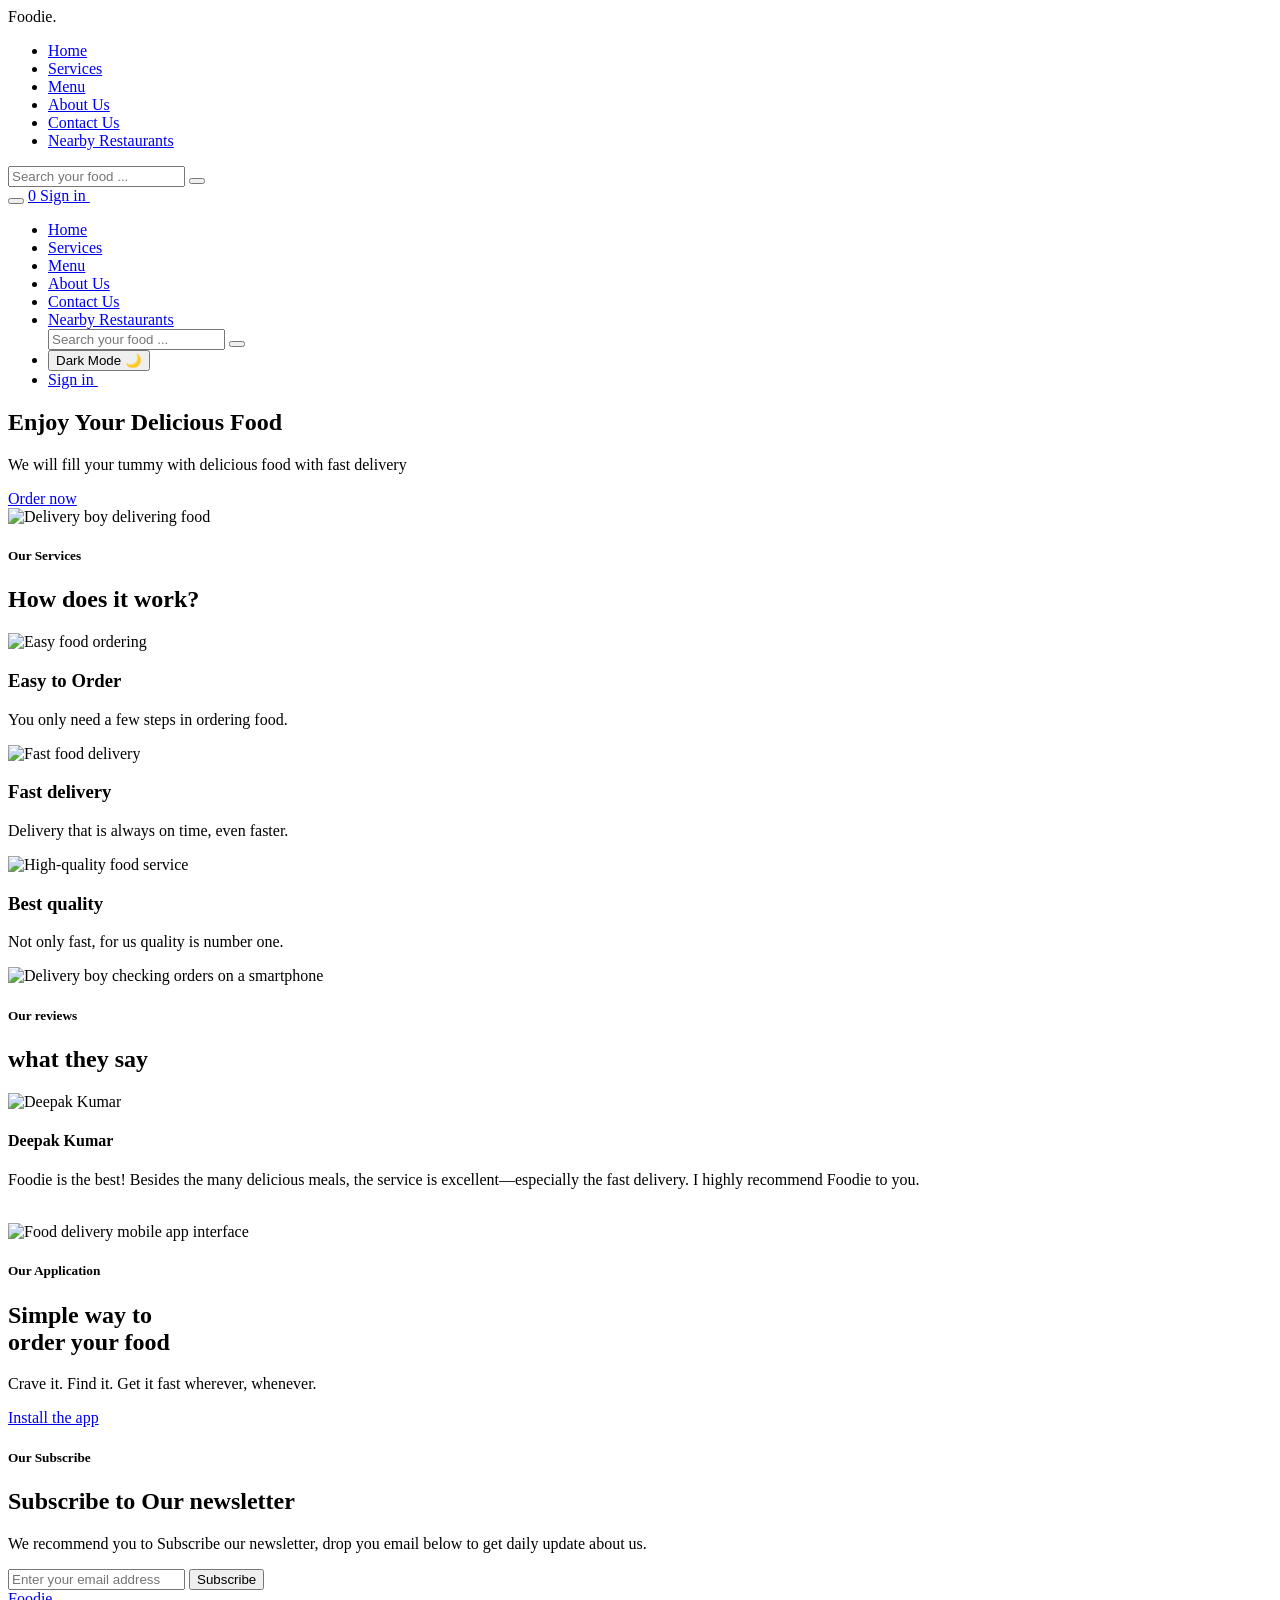
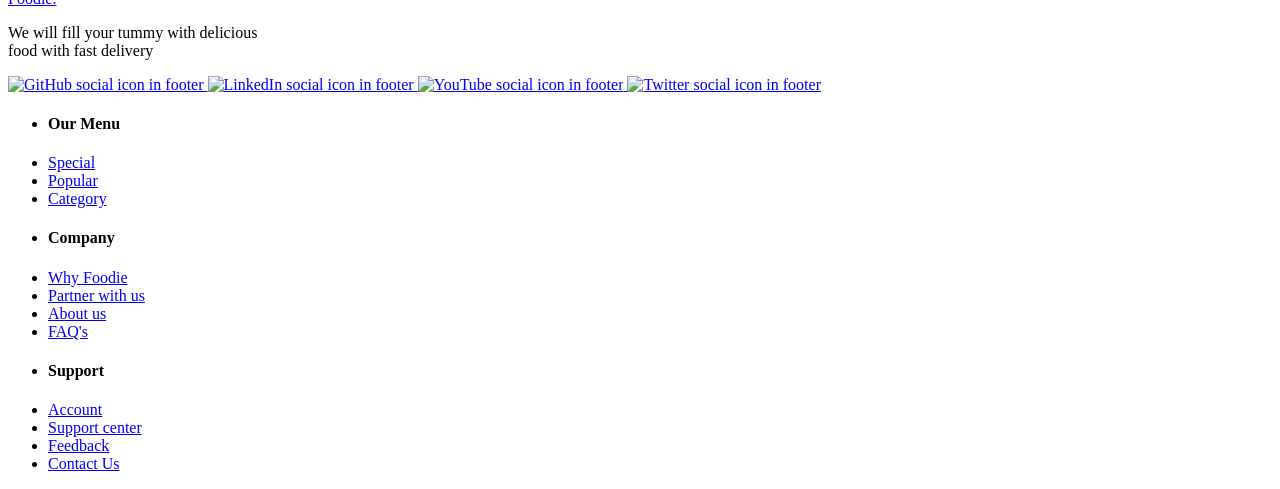
==== html/index.html @ 31bd2486 "Fix: Implement working search redirection from home to menu page" ====
<!DOCTYPE html>
<html lang="en">

<head>
    <meta charset="UTF-8">
    <meta name="viewport" content="width=device-width, initial-scale=1.0">
    <title>Foodie</title>

    <!-- Description -->
    <meta name="description"
        content="Experience fast, reliable food delivery with a personalized touch. Our app combines advanced algorithms with vibrant design to bring delicious meals right to your door.">

    <!-- Favicon -->
    <link rel="icon" href="../imgs/favicon.png" type="image/png" />

    <!-- CSS link -->
    <link rel="stylesheet" href="../css/style.css" />
    <link rel="stylesheet" href="../css/cursor.css">

    <!-- Font Awesome -->
    <link rel="stylesheet" href="https://cdnjs.cloudflare.com/ajax/libs/font-awesome/7.0.0/css/all.min.css"
        integrity="sha512-DxV+EoADOkOygM4IR9yXP8Sb2qwgidEmeqAEmDKIOfPRQZOWbXCzLC6vjbZyy0vPisbH2SyW27+ddLVCN+OMzQ=="
        crossorigin="anonymous" referrerpolicy="no-referrer" />

    <!-- Swiper.js CDN -->
    <link rel="stylesheet" href="https://cdn.jsdelivr.net/npm/swiper@11/swiper-bundle.min.css" />

    <!-- AOS for animations -->
    <link href="https://unpkg.com/aos@2.3.4/dist/aos.css" rel="stylesheet">

</head>

<body>
    <!-- UNIVERSAL NAVBAR -->
    <header>
        <nav class="navbar flex between wrapper">
            <div class="logo">Foodie.</div>

            <!-- DESKTOP MENU -->
            <ul class="navList flex gap-3 between">
                <li><a class="active" href="./index.html#home">Home</a></li>
                <li><a href="./index.html#services">Services</a></li>
                <li><a href="./menu.html">Menu</a></li>
                <li><a href="./aboutUs.html">About Us</a></li>
                <li><a href="./contactUs.html">Contact Us</a></li>
                <li><a href="nearbyres.html">Nearby Restaurants</a></li>
            </ul>
            <div class="desktop-action flex gap-2">
                <!-- Search Input -->
                <form class="navbar-search" action="#" method="get">
                    <input type="text" name="search" id="navbar-search" placeholder="Search your food ..."
                        aria-label="Search menu items">
                    <button type="submit" id="navbar-search-btn" aria-label="Search">
                        <i class="fa-solid fa-magnifying-glass"></i>
                    </button>
                </form>

                <!-- Theme toggle -->
                <button class="desktop-action theme-toggle" aria-label="Toggle dark mode">
                    <i class="fa-solid fa-moon"></i>
                </button>

                <!-- Cart Icon -->
                <a href="./checkout.html" class="cart-icon">
                    <i class="fa-solid fa-bag-shopping"></i>
                    <span class="cart-value">0</span>
                </a>

                <!-- Sign-in button -->
                <a href="./signup.html" class="btn">
                    Sign in&nbsp;<i class="fa-solid fa-arrow-right-from-bracket"></i>
                </a>

                <!-- Hamburger -->
                <a href="#" class="hamberger"><i class="fa-solid fa-bars"></i></a>
            </div>


            <!-- MOBILE MENU -->
            <ul class="mobile-menu">
                <li><a class="active" href="./index.html#home">Home</a></li>
                <li><a href="./index.html#services">Services</a></li>
                <li><a href="./menu.html">Menu</a></li>
                <li><a href="./aboutUs.html">About Us</a></li>
                <li><a href="./contactUs.html">Contact Us</a></li>
                <li><a href="nearbyres.html">Nearby Restaurants</a></li>
                 <!-- Search Input -->
                <form class="navbar-search" action="#" method="get">
                    <input type="text" name="search" id="navbar-search" placeholder="Search your food ..."
                        aria-label="Search menu items">
                    <button type="submit" id="navbar-search-btn" aria-label="Search">
                        <i class="fa-solid fa-magnifying-glass"></i>
                    </button>
                </form>
                <li>
                    <button class="theme-toggle mobile-theme-toggle" aria-label="Toggle dark mode">
                        <i class="fa-solid fa-moon"></i><span>Dark Mode</span>
                    </button>
                </li>
                <li>
                    <a href="./signup.html" class="btn">
                        Sign in&nbsp;<i class="fa-solid fa-arrow-right-from-bracket"></i>
                    </a>
                </li>
            </ul>
        </nav>
    </header>

    <!-- MAIN SECTION -->
    <main>
        <!-- HERO SECTION -->
        <section id="home">
            <div class="hero-section flex wrapper">
                <div class="content" data-aos="fade-right">
                    <h1>Enjoy Your Delicious <span>Food</span></h1>
                    <p class="para">We will fill your tummy with delicious food with fast delivery</p>
                    <div class="flex gap-2">
                        <a href="./menu.html" class="place-order-btn btn">Order now</a>
                    </div>
                </div>
                <div class="image-container" data-aos="fade-left">
                    <img src="../imgs/delivery-boy.png" alt="Delivery boy delivering food" class="pizza-boy">
                </div>
            </div>
        </section>

        <!-- SERVICES SECTION -->
        <section id="services">
            <div class="wrapper p-top" data-aos="fade-up">
                <div class="text-center">
                    <h5>Our Services</h5>
                    <h2>How does it work?</h2>
                </div>
                <div class="flex text-center gap-4 mt-4">
                    <div class="srevice-card" data-aos="zoom-in" data-aos-delay="100">
                        <div>
                            <img src="../imgs/easy-to-order.png" alt="Easy food ordering">
                        </div>
                        <h3>Easy to Order</h3>
                        <p>You only need a few steps in ordering food.</p>
                    </div>

                    <div class="srevice-card" data-aos="zoom-in" data-aos-delay="200">
                        <div>
                            <img src="../imgs/fast-delivery.png" alt="Fast food delivery">
                        </div>
                        <h3>Fast delivery</h3>
                        <p>Delivery that is always on time, even faster.</p>
                    </div>

                    <div class="srevice-card" data-aos="zoom-in" data-aos-delay="300">
                        <div>
                            <img src="../imgs/best-quality.png" alt="High-quality food service">
                        </div>
                        <h3>Best quality</h3>
                        <p>Not only fast, for us quality is number one.</p>
                    </div>
                </div>
            </div>
        </section>

        <!-- review section -->
        <section>
            <div class="wrapper p-top flex gap-3" data-aos="fade-up">
                <div class="image-container" data-aos="fade-right">
                    <img src="../imgs/delivery-boy-with-phone.png" alt="Delivery boy checking orders on a smartphone">
                </div>
                <div class="review-container" data-aos="fade-left">
                    <h5>Our reviews</h5>
                    <h2>what they say</h2>
                    <div class="swiper mySwiper">
                        <div class="swiper-wrapper">
                            <div class="swiper-slide">
                                <div class="flex gap-3 mt-4">
                                    <div class="profile">
                                        <img src="../imgs/profile1.jpeg" alt="Deepak Kumar">
                                    </div>
                                    <div class="">
                                        <h4>Deepak Kumar</h4>
                                        <div class="star mt-half">
                                            <i class="fa-solid fa-star highlighted-star"></i>
                                            <i class="fa-solid fa-star highlighted-star"></i>
                                            <i class="fa-solid fa-star highlighted-star"></i>
                                            <i class="fa-solid fa-star highlighted-star"></i>
                                        </div>
                                    </div>
                                </div>
                                <p class="para">Foodie is the best! Besides the many delicious meals, the service is
                                    excellent—especially the fast delivery. I highly recommend Foodie to you.
                                </p>
                            </div>

                            <div class="swiper-slide">
                                <div class="flex gap-3 mt-4">
                                    <div class="profile">
                                        <img src="../imgs/profile2.jpeg" alt="Priya Roy">
                                    </div>
                                    <div class="">
                                        <h4>Priya Roy</h4>
                                        <div class="star mt-half">
                                            <i class="fa-solid fa-star highlighted-star"></i>
                                            <i class="fa-solid fa-star highlighted-star"></i>
                                            <i class="fa-solid fa-star highlighted-star"></i>
                                            <i class="fa-solid fa-star highlighted-star"></i>
                                            <i class="fa-solid fa-star highlighted-star"></i>
                                        </div>
                                    </div>
                                </div>
                                <p class="para">Fresh ingredients, a creative menu, and warm service
                                    make this spot a hidden gem. Perfect from casual dinners or special nights out.
                                    Truly a foodie's paradise!
                                </p>
                            </div>

                            <div class="swiper-slide">
                                <div class="flex gap-3 mt-4">
                                    <div class="profile">
                                        <img src="../imgs/profile3.jpeg" alt="Anjali Joshi">
                                    </div>
                                    <div class="">
                                        <h4>Anjali Joshi</h4>
                                        <div class="star mt-half">
                                            <i class="fa-solid fa-star highlighted-star"></i>
                                            <i class="fa-solid fa-star highlighted-star"></i>
                                            <i class="fa-solid fa-star highlighted-star"></i>
                                            <i class="fa-solid fa-star highlighted-star"></i>
                                            <i class="fa-solid fa-star highlighted-star"></i>
                                        </div>
                                    </div>
                                </div>
                                <p class="para">Had an amazing time here!
                                    The food was bursting with flavor, the ambiance was warm and inviting,
                                    and the staff made us feel truly welcome.
                                    Every dish was a delight—definitely a spot I’ll be coming back to.
                                </p>
                            </div>
                        </div>
                        <div class="flex between mt-4">
                            <a href="#" class="arrow"><i class="fa-solid fa-arrow-left"></i></a>
                            <a href="#" class="arrow"><i class="fa-solid fa-arrow-right"></i></a>
                        </div>
                    </div>
                </div>
            </div>
        </section>

        <!-- SECTION 04 -->
        <section id="about">
            <div class="wrapper p-top " data-aos="fade-up">
                <div class="app-container flex gap-3">
                    <div class="app-image" data-aos="fade-right">
                        <img src="../imgs/mobile-app.png" alt="Food delivery mobile app interface">
                    </div>
                    <div class="content" data-aos="fade-left">
                        <h5>Our Application</h5>
                        <h2>Simple way to <br> order your food</h2>
                        <p class="para">Crave it. Find it. Get it fast wherever, whenever.</p>
                        <a href="#" class="btn">Install the app</a>
                    </div>
                </div>
            </div>
        </section>

        <!-- SECTION 05 -->
        <section>
            <div class="wrapper p-top" data-aos="zoom-in">
                <div class="text-center">
                    <h5>Our Subscribe</h5>
                    <h2>Subscribe to Our newsletter</h2>
                    <p class="para m-auto">We recommend you to Subscribe our newsletter,
                        drop you email below to get daily update about us.</p>

                    <form id="newsletterForm" class="input-container flex" data-aos="fade-up" data-aos-delay="200">
                        <input type="email" name="email" id="email" placeholder="Enter your email address"
                            autocomplete="off" required>
                        <button type="submit" class="btn">Subscribe</button>
                    </form>
                    <span class="error-message" id="emailError"></span>
                </div>
            </div>
        </section>
    </main>

    <!-- FOOTER -->
    <footer id="contacts" data-aos="fade-up">
        <div class="footer-container">
            <div class="flex wrapper gap-4">
                <div class="footer-wrapper">
                    <a href="#" class="logo">Foodie.</a>
                    <p class="mt-one">We will fill your tummy with delicious <br>food with fast delivery</p>
                    <div class="media flex gap-2 mt-one">
                        <a href="https://github.com/janavipandole" class="social-media">
                            <img src="../imgs/GitHub.png" alt="GitHub social icon in footer">
                        </a>
                        <a href="https://www.linkedin.com/in/janavi-pandole-80a7b2290" class="social-media linkdin">
                            <img src="../imgs/linkdin.png" alt="LinkedIn social icon in footer">
                        </a>
                        <a href="https://www.youtube.com/@JanaviPandole" class="social-media">
                            <img src="../imgs/youtube.png" alt="YouTube social icon in footer">
                        </a>
                        <a href="https://x.com/JanaviPandole" class="social-media">
                            <img src="../imgs/twitter.png" alt="Twitter social icon in footer">
                        </a>
                    </div>
                </div>

                <ul class="footer-wrapper">
                    <li>
                        <h4>Our Menu</h4>
                    </li>
                    <li class="mt-one"><a href="../HTML/index.html" class="footer-link">Special</a></li>
                    <li class="mt-one"><a href="../HTML/index.html" class="footer-link">Popular</a></li>
                    <li class="mt-one"><a href="../HTML/index.html" class="footer-link">Category</a></li>
                </ul>

                <ul class="footer-wrapper">
                    <li>
                        <h4>Company</h4>
                    </li>
                    <li class="mt-one"><a href="#" class="footer-link"> Why Foodie</a></li>
                    <li class="mt-one"><a href="../HTML/PartnerWithUs.html" class="footer-link"> Partner with us</a>
                    </li>
                    <li class="mt-one"><a href="../HTML/aboutUs.html" class="footer-link"> About us </a></li>
                    <li class="mt-one"><a href="../HTML/contactUs.html" class="footer-link"> FAQ's</a></li>
                </ul>

                <ul class="footer-wrapper">
                    <li>
                        <h4>Support</h4>
                    </li>
                    <li class="mt-one"><a href="../HTML/signup.html" class="footer-link">Account</a></li>
                    <li class="mt-one"><a href="../HTML/supportCenter.html" class="footer-link"> Support center </a>
                    </li>
                    <li class="mt-one"><a href="../HTML/feedback.html" class="footer-link"> Feedback</a></li>
                    <li class="mt-one"><a href="../HTML/contactUs.html" class="footer-link">Contact Us</a></li>
                </ul>
            </div>
        </div>
    </footer>

    <a href="#home" class="back-to-top" aria-label="Back to top">
        <i class="fa-solid fa-arrow-up"></i>
    </a>

    <!-- JS -->
    <script src="https://cdn.jsdelivr.net/npm/swiper@11/swiper-bundle.min.js"></script>
    <script src="../js/app.js"></script>
    <script src="../js/cursor.js"></script>
    <script>
        (function () {
            const backToTop = document.querySelector('.back-to-top');
            if (!backToTop) return;
            window.addEventListener('scroll', () => {
                if (window.scrollY > 400) backToTop.classList.add('visible');
                else backToTop.classList.remove('visible');
            });
            backToTop.addEventListener('click', e => {
                e.preventDefault();
                window.scrollTo({ top: 0, behavior: 'smooth' });
            });
        })();
    </script>

    <!-- AOS for Animations -->
    <script src="https://unpkg.com/aos@2.3.4/dist/aos.js"></script>
    <script>
        AOS.init({
            duration: 1000,     // Animation duration (1s)
            easing: 'ease-out', // Smooth easing
            once: true,         // Animate only once per element
            offset: 100         // Offset from bottom before trigger
        });
    </script>

    <script src="../js/newsletter.js"></script>

      <!-- Search Redirect Script -->
    <script>
        (function() {
            // Handle search form submission - redirect to menu.html with search query
            const searchForms = document.querySelectorAll('.navbar-search');
            
            searchForms.forEach(form => {
                form.addEventListener('submit', function(e) {
                    e.preventDefault();
                    const searchInput = form.querySelector('input[name="search"]');
                    const query = searchInput.value.trim();
                    
                    if (query) {
                        window.location.href = `./menu.html?search=${encodeURIComponent(query)}`;
                    } else {
                        window.location.href = './menu.html';
                    }
                });
            });
        })();
    </script>

</body>

</html>
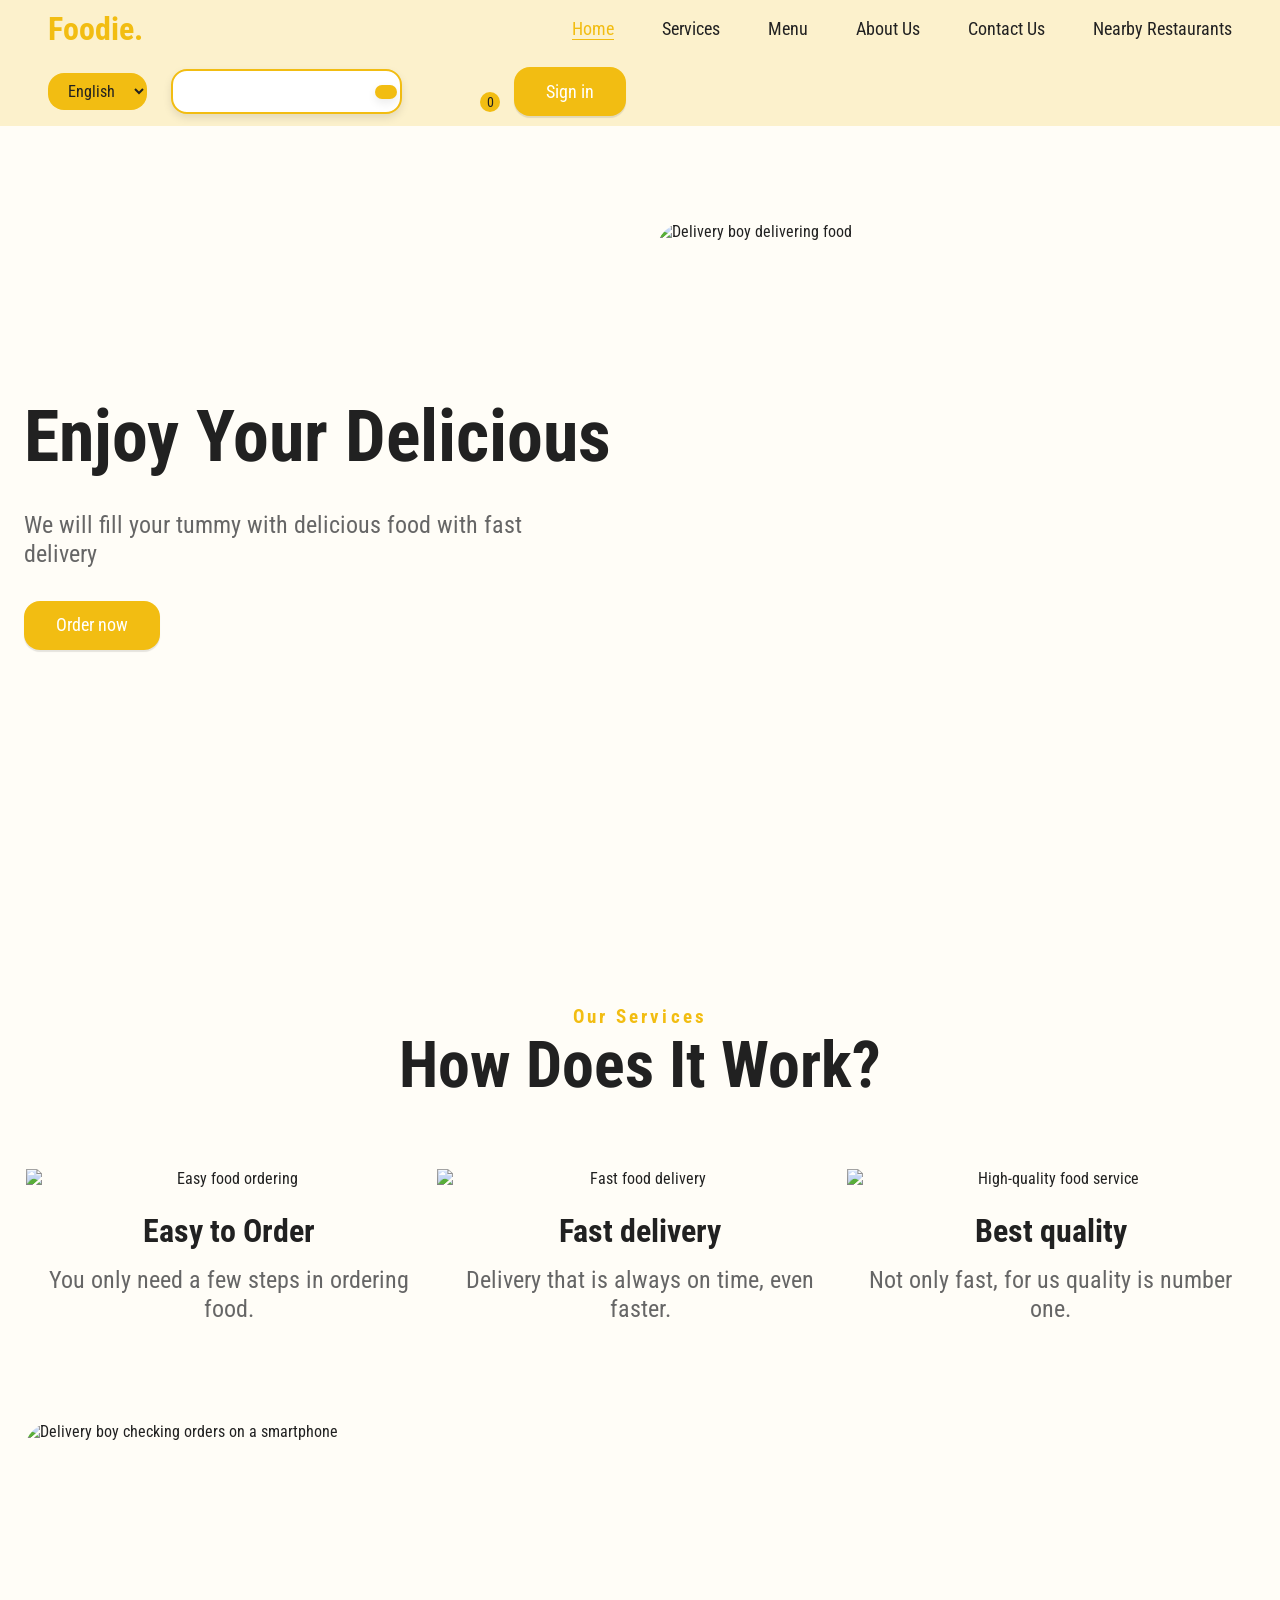
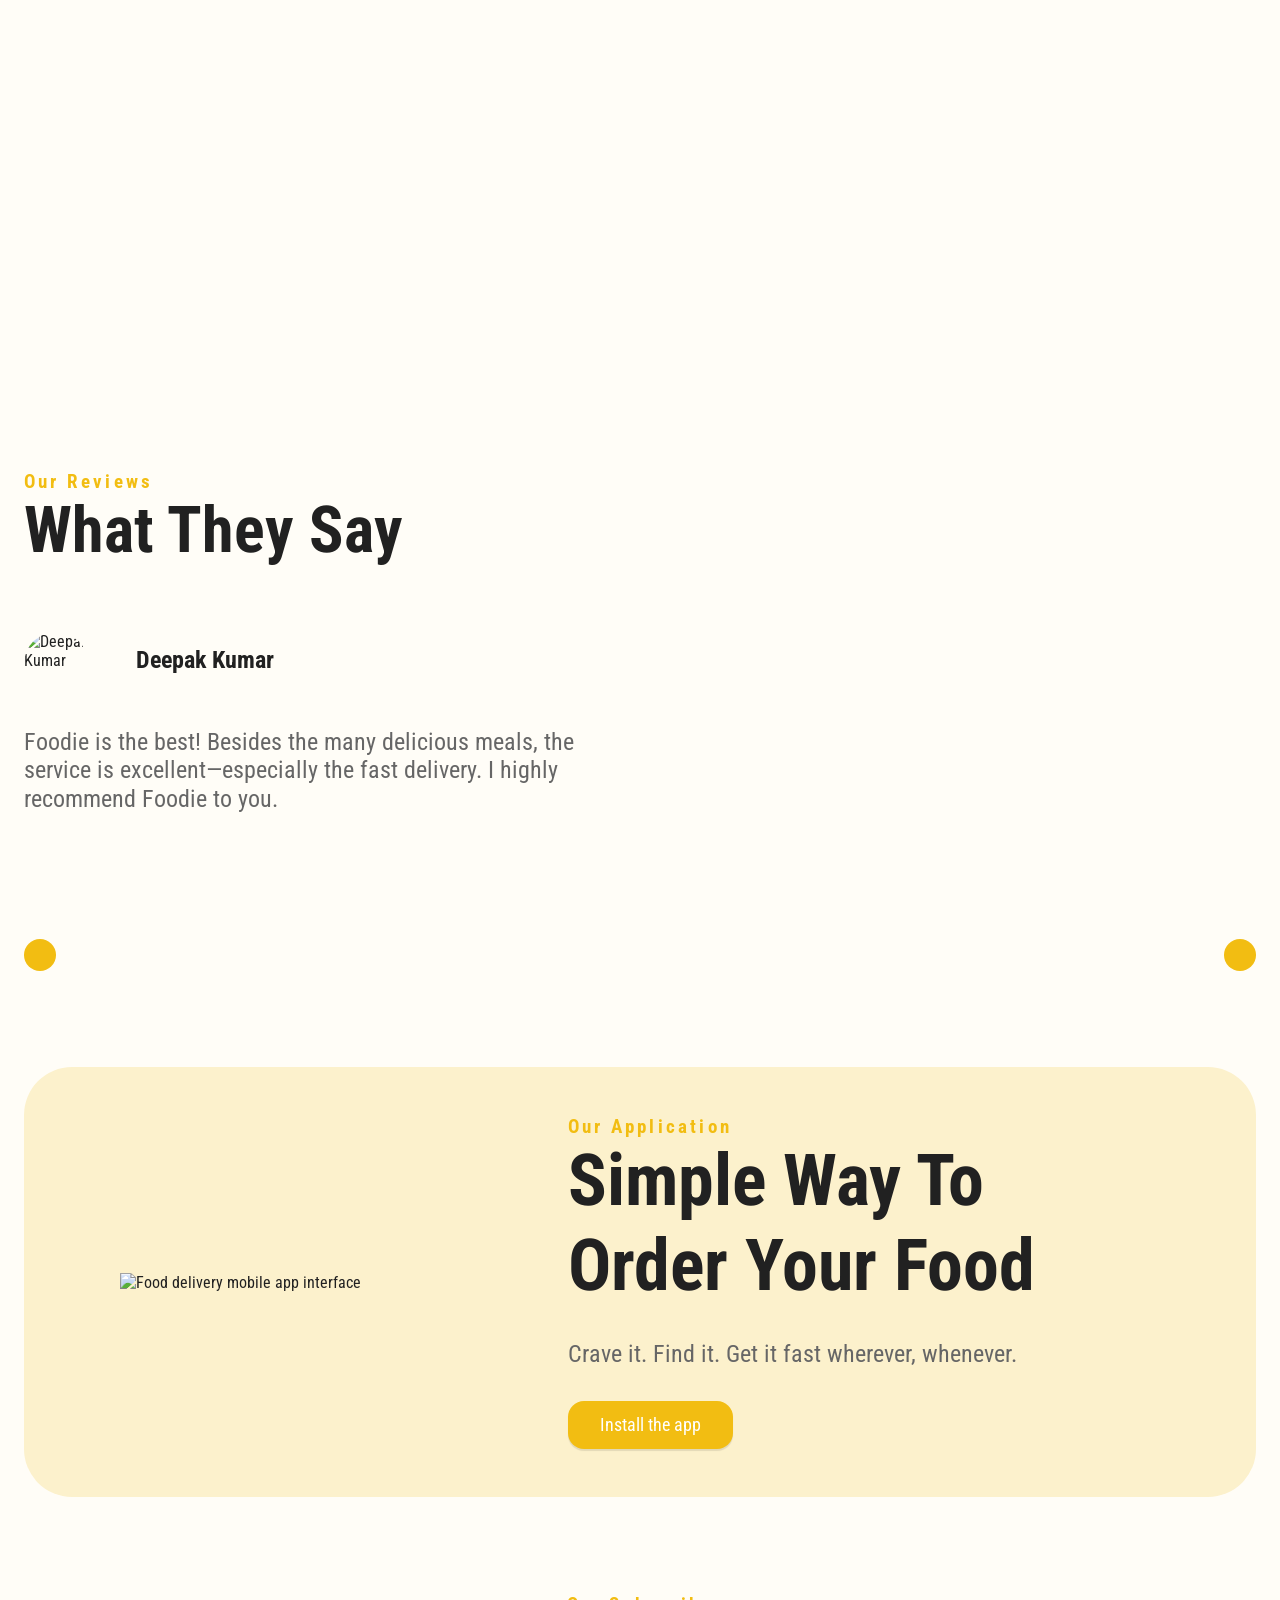
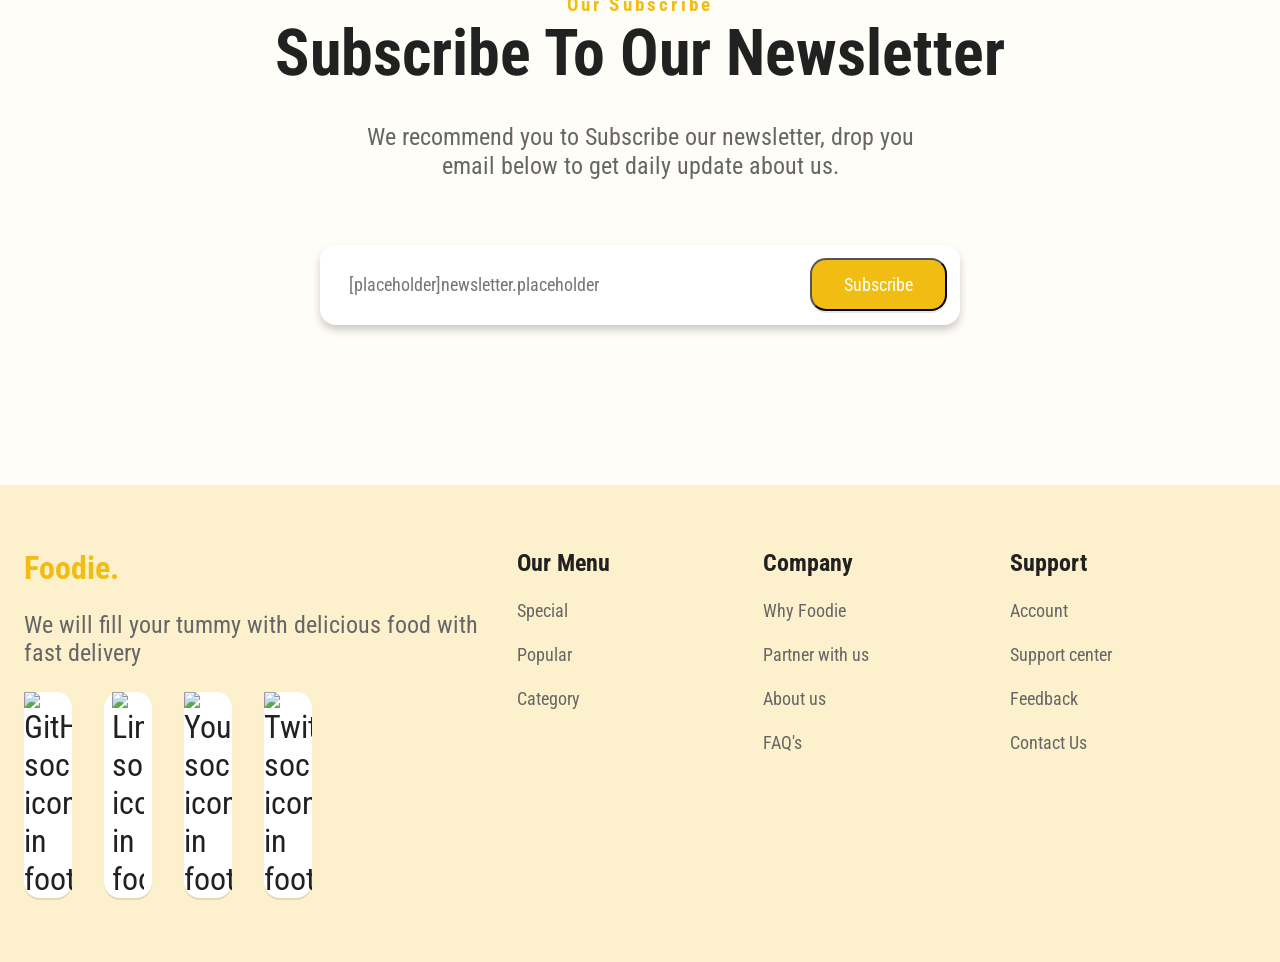
==== commit 3f4bde0f: "add multi language feature" ====
--- a/html/index.html
+++ b/html/index.html
@@ -38,25 +38,33 @@
 
             <!-- DESKTOP MENU -->
             <ul class="navList flex gap-3 between">
-                <li><a class="active" href="./index.html#home">Home</a></li>
-                <li><a href="./index.html#services">Services</a></li>
-                <li><a href="./menu.html">Menu</a></li>
-                <li><a href="./aboutUs.html">About Us</a></li>
-                <li><a href="./contactUs.html">Contact Us</a></li>
-                <li><a href="nearbyres.html">Nearby Restaurants</a></li>
+                <li><a class="active" href="./index.html#home" data-i18n="nav.home">Home</a></li>
+                <li><a href="./index.html#services" data-i18n="nav.services">Services</a></li>
+                <li><a href="./menu.html" data-i18n="nav.menu">Menu</a></li>
+                <li><a href="./aboutUs.html" data-i18n="nav.about">About Us</a></li>
+                <li><a href="./contactUs.html" data-i18n="nav.contact">Contact Us</a></li>
+                <li><a href="nearbyres.html" data-i18n="nav.nearby">Nearby Restaurants</a></li>
             </ul>
             <div class="desktop-action flex gap-2">
+                <!-- Language Selector -->
+                <div class="language-selector">
+                    <select id="language-select">
+                        <option value="en">English</option>
+                        <option value="hi">हिंदी</option>
+                    </select>
+                </div>
+
                 <!-- Search Input -->
                 <form class="navbar-search" action="#" method="get">
-                    <input type="text" name="search" id="navbar-search" placeholder="Search your food ..."
+                    <input type="text" name="search" id="navbar-search" data-i18n="[placeholder]nav.searchPlaceholder"
                         aria-label="Search menu items">
-                    <button type="submit" id="navbar-search-btn" aria-label="Search">
+                    <button type="submit" id="navbar-search-btn" data-i18n-aria-label="nav.search">
                         <i class="fa-solid fa-magnifying-glass"></i>
                     </button>
                 </form>
 
                 <!-- Theme toggle -->
-                <button class="desktop-action theme-toggle" aria-label="Toggle dark mode">
+                <button class="desktop-action theme-toggle" data-i18n-aria-label="nav.toggleDarkMode">
                     <i class="fa-solid fa-moon"></i>
                 </button>
 
@@ -67,7 +75,7 @@
                 </a>
 
                 <!-- Sign-in button -->
-                <a href="./signup.html" class="btn">
+                <a href="./signup.html" class="btn" data-i18n="nav.signIn">
                     Sign in&nbsp;<i class="fa-solid fa-arrow-right-from-bracket"></i>
                 </a>
 
@@ -78,27 +86,27 @@
 
             <!-- MOBILE MENU -->
             <ul class="mobile-menu">
-                <li><a class="active" href="./index.html#home">Home</a></li>
-                <li><a href="./index.html#services">Services</a></li>
-                <li><a href="./menu.html">Menu</a></li>
-                <li><a href="./aboutUs.html">About Us</a></li>
-                <li><a href="./contactUs.html">Contact Us</a></li>
-                <li><a href="nearbyres.html">Nearby Restaurants</a></li>
+                <li><a class="active" href="./index.html#home" data-i18n="nav.home">Home</a></li>
+                <li><a href="./index.html#services" data-i18n="nav.services">Services</a></li>
+                <li><a href="./menu.html" data-i18n="nav.menu">Menu</a></li>
+                <li><a href="./aboutUs.html" data-i18n="nav.about">About Us</a></li>
+                <li><a href="./contactUs.html" data-i18n="nav.contact">Contact Us</a></li>
+                <li><a href="nearbyres.html" data-i18n="nav.nearby">Nearby Restaurants</a></li>
                  <!-- Search Input -->
                 <form class="navbar-search" action="#" method="get">
-                    <input type="text" name="search" id="navbar-search" placeholder="Search your food ..."
+                    <input type="text" name="search" id="navbar-search" data-i18n="[placeholder]nav.searchPlaceholder"
                         aria-label="Search menu items">
-                    <button type="submit" id="navbar-search-btn" aria-label="Search">
+                    <button type="submit" id="navbar-search-btn" data-i18n-aria-label="nav.search">
                         <i class="fa-solid fa-magnifying-glass"></i>
                     </button>
                 </form>
                 <li>
-                    <button class="theme-toggle mobile-theme-toggle" aria-label="Toggle dark mode">
-                        <i class="fa-solid fa-moon"></i><span>Dark Mode</span>
+                    <button class="theme-toggle mobile-theme-toggle" data-i18n-aria-label="nav.toggleDarkMode">
+                        <i class="fa-solid fa-moon"></i><span data-i18n="nav.darkMode">Dark Mode</span>
                     </button>
                 </li>
                 <li>
-                    <a href="./signup.html" class="btn">
+                    <a href="./signup.html" class="btn" data-i18n="nav.signIn">
                         Sign in&nbsp;<i class="fa-solid fa-arrow-right-from-bracket"></i>
                     </a>
                 </li>
@@ -112,10 +120,10 @@
         <section id="home">
             <div class="hero-section flex wrapper">
                 <div class="content" data-aos="fade-right">
-                    <h1>Enjoy Your Delicious <span>Food</span></h1>
-                    <p class="para">We will fill your tummy with delicious food with fast delivery</p>
+                    <h1 data-i18n="hero.title">Enjoy Your Delicious <span data-i18n="hero.highlight">Food</span></h1>
+                    <p class="para" data-i18n="hero.subtitle">We will fill your tummy with delicious food with fast delivery</p>
                     <div class="flex gap-2">
-                        <a href="./menu.html" class="place-order-btn btn">Order now</a>
+                        <a href="./menu.html" class="place-order-btn btn" data-i18n="hero.orderNow">Order now</a>
                     </div>
                 </div>
                 <div class="image-container" data-aos="fade-left">
@@ -128,32 +136,32 @@
         <section id="services">
             <div class="wrapper p-top" data-aos="fade-up">
                 <div class="text-center">
-                    <h5>Our Services</h5>
-                    <h2>How does it work?</h2>
+                    <h5 data-i18n="services.sectionTitle">Our Services</h5>
+                    <h2 data-i18n="services.mainTitle">How does it work?</h2>
                 </div>
                 <div class="flex text-center gap-4 mt-4">
                     <div class="srevice-card" data-aos="zoom-in" data-aos-delay="100">
                         <div>
                             <img src="../imgs/easy-to-order.png" alt="Easy food ordering">
                         </div>
-                        <h3>Easy to Order</h3>
-                        <p>You only need a few steps in ordering food.</p>
+                        <h3 data-i18n="services.easyOrder.title">Easy to Order</h3>
+                        <p data-i18n="services.easyOrder.description">You only need a few steps in ordering food.</p>
                     </div>
 
                     <div class="srevice-card" data-aos="zoom-in" data-aos-delay="200">
                         <div>
                             <img src="../imgs/fast-delivery.png" alt="Fast food delivery">
                         </div>
-                        <h3>Fast delivery</h3>
-                        <p>Delivery that is always on time, even faster.</p>
+                        <h3 data-i18n="services.fastDelivery.title">Fast delivery</h3>
+                        <p data-i18n="services.fastDelivery.description">Delivery that is always on time, even faster.</p>
                     </div>
 
                     <div class="srevice-card" data-aos="zoom-in" data-aos-delay="300">
                         <div>
                             <img src="../imgs/best-quality.png" alt="High-quality food service">
                         </div>
-                        <h3>Best quality</h3>
-                        <p>Not only fast, for us quality is number one.</p>
+                        <h3 data-i18n="services.bestQuality.title">Best quality</h3>
+                        <p data-i18n="services.bestQuality.description">Not only fast, for us quality is number one.</p>
                     </div>
                 </div>
             </div>
@@ -166,8 +174,8 @@
                     <img src="../imgs/delivery-boy-with-phone.png" alt="Delivery boy checking orders on a smartphone">
                 </div>
                 <div class="review-container" data-aos="fade-left">
-                    <h5>Our reviews</h5>
-                    <h2>what they say</h2>
+                    <h5 data-i18n="reviews.sectionTitle">Our reviews</h5>
+                    <h2 data-i18n="reviews.mainTitle">what they say</h2>
                     <div class="swiper mySwiper">
                         <div class="swiper-wrapper">
                             <div class="swiper-slide">
@@ -252,10 +260,10 @@
                         <img src="../imgs/mobile-app.png" alt="Food delivery mobile app interface">
                     </div>
                     <div class="content" data-aos="fade-left">
-                        <h5>Our Application</h5>
-                        <h2>Simple way to <br> order your food</h2>
-                        <p class="para">Crave it. Find it. Get it fast wherever, whenever.</p>
-                        <a href="#" class="btn">Install the app</a>
+                        <h5 data-i18n="app.sectionTitle">Our Application</h5>
+                        <h2 data-i18n="app.mainTitle">Simple way to <br> order your food</h2>
+                        <p class="para" data-i18n="app.description">Crave it. Find it. Get it fast wherever, whenever.</p>
+                        <a href="#" class="btn" data-i18n="app.installButton">Install the app</a>
                     </div>
                 </div>
             </div>
@@ -265,15 +273,15 @@
         <section>
             <div class="wrapper p-top" data-aos="zoom-in">
                 <div class="text-center">
-                    <h5>Our Subscribe</h5>
-                    <h2>Subscribe to Our newsletter</h2>
-                    <p class="para m-auto">We recommend you to Subscribe our newsletter,
+                    <h5 data-i18n="newsletter.sectionTitle">Our Subscribe</h5>
+                    <h2 data-i18n="newsletter.mainTitle">Subscribe to Our newsletter</h2>
+                    <p class="para m-auto" data-i18n="newsletter.description">We recommend you to Subscribe our newsletter,
                         drop you email below to get daily update about us.</p>
 
                     <form id="newsletterForm" class="input-container flex" data-aos="fade-up" data-aos-delay="200">
-                        <input type="email" name="email" id="email" placeholder="Enter your email address"
+                        <input type="email" name="email" id="email" data-i18n="[placeholder]newsletter.placeholder" placeholder="Enter your email address"
                             autocomplete="off" required>
-                        <button type="submit" class="btn">Subscribe</button>
+                        <button type="submit" class="btn" data-i18n="newsletter.subscribeButton">Subscribe</button>
                     </form>
                     <span class="error-message" id="emailError"></span>
                 </div>
@@ -287,7 +295,7 @@
             <div class="flex wrapper gap-4">
                 <div class="footer-wrapper">
                     <a href="#" class="logo">Foodie.</a>
-                    <p class="mt-one">We will fill your tummy with delicious <br>food with fast delivery</p>
+                    <p class="mt-one" data-i18n="footer.description">We will fill your tummy with delicious <br>food with fast delivery</p>
                     <div class="media flex gap-2 mt-one">
                         <a href="https://github.com/janavipandole" class="social-media">
                             <img src="../imgs/GitHub.png" alt="GitHub social icon in footer">
@@ -306,33 +314,33 @@
 
                 <ul class="footer-wrapper">
                     <li>
-                        <h4>Our Menu</h4>
+                        <h4 data-i18n="footer.ourMenu">Our Menu</h4>
                     </li>
-                    <li class="mt-one"><a href="../HTML/index.html" class="footer-link">Special</a></li>
-                    <li class="mt-one"><a href="../HTML/index.html" class="footer-link">Popular</a></li>
-                    <li class="mt-one"><a href="../HTML/index.html" class="footer-link">Category</a></li>
+                    <li class="mt-one"><a href="../HTML/index.html" class="footer-link" data-i18n="footer.special">Special</a></li>
+                    <li class="mt-one"><a href="../HTML/index.html" class="footer-link" data-i18n="footer.popular">Popular</a></li>
+                    <li class="mt-one"><a href="../HTML/index.html" class="footer-link" data-i18n="footer.category">Category</a></li>
                 </ul>
 
                 <ul class="footer-wrapper">
                     <li>
-                        <h4>Company</h4>
+                        <h4 data-i18n="footer.company">Company</h4>
                     </li>
-                    <li class="mt-one"><a href="#" class="footer-link"> Why Foodie</a></li>
-                    <li class="mt-one"><a href="../HTML/PartnerWithUs.html" class="footer-link"> Partner with us</a>
+                    <li class="mt-one"><a href="#" class="footer-link" data-i18n="footer.whyFoodie"> Why Foodie</a></li>
+                    <li class="mt-one"><a href="../HTML/PartnerWithUs.html" class="footer-link" data-i18n="footer.partnerWithUs"> Partner with us</a>
                     </li>
-                    <li class="mt-one"><a href="../HTML/aboutUs.html" class="footer-link"> About us </a></li>
-                    <li class="mt-one"><a href="../HTML/contactUs.html" class="footer-link"> FAQ's</a></li>
+                    <li class="mt-one"><a href="../HTML/aboutUs.html" class="footer-link" data-i18n="footer.aboutUs"> About us </a></li>
+                    <li class="mt-one"><a href="../HTML/contactUs.html" class="footer-link" data-i18n="footer.faq"> FAQ's</a></li>
                 </ul>
 
                 <ul class="footer-wrapper">
                     <li>
-                        <h4>Support</h4>
+                        <h4 data-i18n="footer.support">Support</h4>
                     </li>
-                    <li class="mt-one"><a href="../HTML/signup.html" class="footer-link">Account</a></li>
-                    <li class="mt-one"><a href="../HTML/supportCenter.html" class="footer-link"> Support center </a>
+                    <li class="mt-one"><a href="../HTML/signup.html" class="footer-link" data-i18n="footer.account">Account</a></li>
+                    <li class="mt-one"><a href="../HTML/supportCenter.html" class="footer-link" data-i18n="footer.supportCenter"> Support center </a>
                     </li>
-                    <li class="mt-one"><a href="../HTML/feedback.html" class="footer-link"> Feedback</a></li>
-                    <li class="mt-one"><a href="../HTML/contactUs.html" class="footer-link">Contact Us</a></li>
+                    <li class="mt-one"><a href="../HTML/feedback.html" class="footer-link" data-i18n="footer.feedback"> Feedback</a></li>
+                    <li class="mt-one"><a href="../HTML/contactUs.html" class="footer-link" data-i18n="footer.contactUs">Contact Us</a></li>
                 </ul>
             </div>
         </div>
@@ -344,6 +352,7 @@
 
     <!-- JS -->
     <script src="https://cdn.jsdelivr.net/npm/swiper@11/swiper-bundle.min.js"></script>
+    <script src="../js/i18n.js"></script>
     <script src="../js/app.js"></script>
     <script src="../js/cursor.js"></script>
     <script>
--- a/css/style.css
+++ b/css/style.css
@@ -0,0 +1,1621 @@
+@import url('https://fonts.googleapis.com/css2?family=Lato:ital,wght@0,100;0,300;0,400;0,700;0,900;1,100;1,300;1,400;1,700;1,900&family=Montserrat:wght@100..900&family=Nunito:ital,wght@0,200..1000;1,200..1000&family=PT+Sans:ital,wght@0,400;0,700;1,400;1,700&family=Roboto+Condensed:ital,wght@0,100..900;1,100..900&family=Roboto:wdth,wght@87.5,600&display=swap');
+
+* {
+    padding: 0;
+    margin: 0;
+    box-sizing: border-box;
+    font-family: "Roboto Condensed";
+}
+
+:root {
+    /* Light theme (default) */
+    --lead: #212121;
+    --gold-finger: #F2BD12;
+    --eye-ball: #FFFDF7;
+    --hint-yellow: #FCF1CC;
+    --pure-while: #FFF;
+    --text-primary: #212121;
+    --text-secondary: #666666;
+    --bg-primary: #FFFDF7;
+    --bg-secondary: #FFF;
+    --bg-accent: #FCF1CC;
+    --border-color: #E0E0E0;
+    --shadow: rgba(0, 0, 0, 0.1);
+    --shadow-strong: rgba(0, 0, 0, 0.2);
+    --navbar-bg: transparent;
+    --logo-color: #111;
+}
+
+[data-theme="dark"] {
+    /* Dark theme */
+    --lead: #E0E0E0;
+    --gold-finger: #F2BD12;
+    --eye-ball: #1A1A1A;
+    --hint-yellow: #2D2D2D;
+    --pure-while: #2D2D2D;
+    --text-primary: #E0E0E0;
+    --text-secondary: #B0B0B0;
+    --bg-primary: #1A1A1A;
+    --bg-secondary: #2D2D2D;
+    --bg-accent: #2D2D2D;
+    --border-color: #404040;
+    --shadow: rgba(0, 0, 0, 0.3);
+    --shadow-strong: rgba(0, 0, 0, 0.5);
+    --navbar-bg: transparent;
+    --logo-color: #fff;
+}
+
+/* Dark theme specific improvements */
+[data-theme="dark"] .order-card {
+    border-color: var(--hint-yellow);
+}
+
+[data-theme="dark"] .social-media {
+    background-color: var(--text-secondary) !important;
+}
+
+[data-theme="dark"] .social-media:hover {
+    background-color: var(--gold-finger) !important;
+}
+
+[data-theme="dark"] .btn:hover {
+    background-color: var(--gold-finger);
+    color: var(--bg-primary);
+}
+
+[data-theme="dark"] .quatity-btn {
+    background: var(--gold-finger);
+    color: var(--bg-primary);
+}
+
+[data-theme="dark"] .quatity-btn:hover {
+    background: var(--text-primary);
+    color: var(--bg-primary);
+}
+
+body {
+    background-color: var(--eye-ball);
+    color: var(--lead);
+    transition: background-color 0.4s ease, color 0.4s ease;
+    padding-top: 14vh;
+    overflow-x: hidden;
+}
+
+/* Dark mode overrides */
+body.dark-mode {
+    --lead: #E0E0E0;
+    --eye-ball: #1c1c1c;
+    --hint-yellow: #4b3b00;
+    --pure-white: #2c2c2c;
+    --gold-finger: #ffca28;
+    background-color: var(--eye-ball);
+    color: var(--lead);
+}
+
+.theme-toggle {
+    background: var(--gold-finger);
+    border: none;
+    border-radius: 50%;
+    padding: 0.6rem;
+    font-size: 1.2rem;
+    cursor: pointer;
+    color: var(--lead);
+    transition: background 0.3s ease, transform 0.3s ease;
+}
+
+.theme-toggle:hover {
+    transform: rotate(15deg) scale(1.1);
+    background: var(--lead);
+    color: var(--pure-while);
+}
+
+html {
+    scroll-behavior: smooth;
+    scroll-padding-top: 14vh;
+}
+
+body::-webkit-scrollbar {
+    width: 0;
+}
+
+/* BASIC STYLING */
+
+a {
+    color: var(--text-primary);
+    text-decoration: none;
+    font-size: 1.1rem;
+    transition: color 0.3s ease;
+}
+
+.flex {
+    display: flex;
+    align-items: center;
+    flex-wrap: wrap;
+}
+
+li {
+    list-style: none;
+}
+
+.between {
+    justify-content: space-between;
+}
+
+.gap-2 {
+    gap: 2rem;
+}
+
+.gap-3 {
+    gap: 3rem;
+}
+
+.wrapper {
+    max-width: 1400px;
+    margin: auto;
+    padding-inline: 1.5rem;
+}
+
+img {
+    height: auto;
+    max-width: 100%;
+    margin: auto;
+    display: block;
+}
+
+.p-top {
+    padding-top: 6rem;
+}
+
+.text-center {
+    text-align: center;
+}
+
+.mt-4 {
+    margin-top: 4rem;
+}
+
+.mt-half {
+    margin-top: 0.5rem;
+}
+
+.mt-one {
+    margin-top: 1.5rem;
+}
+
+.m-auto {
+    margin: auto;
+}
+
+/* HEADER STYLING - UPDATED FOR TRANSPARENT NAVBAR */
+
+header {
+    position: fixed;
+    top: 0;
+    left: 0;
+    width: 100%;
+    background-color: var(--bg-accent);
+    box-shadow: none;
+    z-index: 1000;
+    transition: background-color 0.3s ease, box-shadow 0.3s ease;
+}
+
+header.scrolled {
+    background-color: var(--bg-secondary);
+    box-shadow: 0 2px 5px var(--shadow);
+}
+
+/* Override wrapper constraints inside header */
+header .wrapper,
+header .navbar.wrapper {
+    max-width: 100% !important;
+    padding-inline: 3rem !important;
+}
+
+/* Hover effect for navbar links */
+.navList a {
+    position: relative;
+    color: var(--text-primary);
+    text-decoration: none;
+    transition: color 0.3s ease;
+}
+
+/* Add an underline animation */
+.navList a::after {
+    content: "";
+    position: absolute;
+    left: 0;
+    bottom: -5px;
+    width: 0;
+    height: 2px;
+    background-color: var(--gold-finger);
+    transition: width 0.3s ease;
+}
+
+/* On hover — text color + underline animation */
+.navbar li a:hover,
+.navbar li a.active {
+    color: var(--gold-finger);
+    border-bottom: 1px solid var(--gold-finger);
+}
+
+.navList a:hover::after {
+    width: 100%;
+}
+
+.navbar {
+    height: 14vh;
+    width: 100%;
+    display: flex;
+    align-items: center;
+    justify-content: space-between;
+    padding: 0 3rem;
+    background-color: transparent;
+    box-shadow: none;
+}
+
+.logo {
+    font-size: 2rem;
+    font-weight: bold;
+    color: var(--gold-finger);
+    transition: color 0.3s ease;
+    margin: 0;
+}
+
+.btn {
+    display: inline-block;
+    padding: 0.9rem 2rem;
+    background-color: var(--gold-finger);
+    border-radius: 1rem;
+    font-size: 1.1rem;
+    box-shadow: rgba(0, 0, 0, 0.1) 0 2px 1px;
+    color: var(--pure-while);
+    transition: 0.3s ease-in-out;
+}
+
+.btn:hover {
+    background-color: var(--lead);
+}
+
+.cart-icon {
+    color: var(--lead);
+    font-size: 1.3rem;
+    position: relative;
+}
+
+.cart-icon .cart-value {
+    position: absolute;
+    top: 50%;
+    right: -10px;
+    font-size: 0.85rem;
+    width: 20px;
+    aspect-ratio: 1;
+    border-radius: 100vh;
+    background-color: var(--gold-finger);
+    color: var(--lead);
+    text-align: center;
+    line-height: 20px;
+}
+
+/* THEME TOGGLE BUTTON */
+.theme-toggle {
+    background: none;
+    border: none;
+    color: var(--text-primary);
+    font-size: 1.3rem;
+    cursor: pointer;
+    padding: 0.5rem;
+    border-radius: 50%;
+    transition: all 0.3s ease;
+    display: flex;
+    align-items: center;
+    justify-content: center;
+    width: 2.5rem;
+    height: 2.5rem;
+}
+
+.theme-toggle:hover {
+    background-color: var(--bg-accent);
+    transform: scale(1.1);
+}
+
+.theme-toggle i {
+    transition: transform 0.3s ease, color 0.3s ease;
+}
+
+.theme-toggle.dark i {
+    transform: rotate(180deg);
+}
+
+.theme-toggle:hover i {
+    color: var(--gold-finger);
+}
+
+/* LANGUAGE SELECTOR STYLING */
+.language-selector select {
+    background: var(--gold-finger);
+    color: var(--lead);
+    border: none;
+    padding: 0.5rem 1rem;
+    border-radius: 1rem;
+    font-size: 1rem;
+    cursor: pointer;
+    transition: all 0.3s ease;
+    outline: none;
+    font-family: inherit;
+}
+
+.language-selector select:hover {
+    background: var(--lead);
+    color: var(--pure-while);
+    transform: scale(1.05);
+}
+
+.language-selector select:focus {
+    box-shadow: 0 0 0 2px rgba(242, 189, 18, 0.5);
+}
+
+.mobile-theme-toggle {
+    width: auto;
+    padding: 0.8rem 1.5rem;
+    border-radius: 1rem;
+    background-color: var(--bg-accent);
+    margin: 0.5rem 0;
+    gap: 0.5rem;
+}
+
+.mobile-theme-toggle span {
+    font-size: 1rem;
+    font-weight: 500;
+}
+
+.desktop-action {
+    display: flex;
+    align-items: center;
+    gap: 1.5rem;
+}
+
+.desktop-action .hamberger {
+    font-size: 1.5rem;
+    display: none;
+}
+
+.mobile-menu {
+    display: none;
+}
+
+/* SECTION STYLING */
+
+/* HERO SECTION */
+.hero-section {
+    min-height: calc(100vh - 14vh);
+    margin-top: 1vh;
+}
+
+h1 {
+    text-transform: capitalize;
+    font-size: 5.6vw;
+    color: var(--text-primary);
+    transition: color 0.3s ease;
+}
+
+h1 span {
+    color: var(--gold-finger);
+}
+
+p {
+    font-size: 1.5rem;
+    color: var(--text-secondary);
+    line-height: 1.8rem;
+    font-weight: 400;
+    transition: color 0.3s ease;
+}
+
+.para {
+    margin-block: 2rem;
+    max-width: 550px;
+}
+
+.content,
+.srevice-card {
+    flex: 1;
+    flex-basis: 300px;
+}
+
+.image-container {
+    width: 600px;
+    height: 600px;
+    border-radius: 30px;
+    overflow: hidden;
+    perspective: 1000px;
+}
+
+.pizza-boy {
+    width: 100%;
+    height: 100%;
+    border-radius: 30px;
+    transition: transform 1s ease;
+    transform-style: preserve-3d;
+}
+
+/* On hover, rotate halfway */
+.image-container:hover .pizza-boy {
+    transform: rotateY(180deg);
+}
+
+
+.social-media {
+    background: var(--hint-yellow);
+    width: 3rem;
+    aspect-ratio: 1;
+    border-radius: 1rem;
+    display: flex;
+    font-size: 2rem;
+    align-items: center;
+    box-shadow: rgba(0, 0, 0, 0.1) 0 2px 1px;
+    transition: all 0.5s ease-in-out;
+}
+
+.linkdin img {
+    width: 2rem;
+}
+
+.social-media:hover {
+    width: 3.2rem;
+}
+
+/* SECTION 01 */
+h5 {
+    text-transform: capitalize;
+    font-size: 1.2rem;
+    letter-spacing: 0.2rem;
+    color: var(--gold-finger);
+}
+
+h2 {
+    font-size: 4rem;
+    text-transform: capitalize;
+    color: var(--text-primary);
+    transition: color 0.3s ease;
+}
+
+h3 {
+    font-size: 2rem;
+    color: var(--text-primary);
+    transition: color 0.3s ease;
+}
+
+.srevice-card h3 {
+    margin-top: 1.5rem;
+    margin-bottom: 1rem;
+}
+
+/* SECTION 02 */
+.order-card {
+    flex: 1;
+    flex-basis: 300px;
+    background: var(--bg-secondary);
+    border: 2px solid var(--gold-finger);
+    border-radius: 2rem;
+    box-shadow:
+        var(--shadow-strong) 8px 8px 8px,
+        var(--shadow-strong) 8px 8px 8px inset;
+    transition: all 0.5s ease-in-out;
+    padding: 0 1rem 1rem 1rem;
+    position: relative;
+}
+
+.order-card:hover{
+    transform: translateY(-10px);
+    box-shadow: 0 0 15px 5px rgba(233, 120, 79, 0.514);
+}
+
+/* Favorite heart button on cards */
+.order-card .fav-btn {
+    position: absolute;
+    top: 0.8rem;
+    right: 0.8rem;
+    background: var(--bg-secondary);
+    color: var(--text-secondary);
+    border: 2px solid var(--border-color);
+    width: 2.5rem;
+    height: 2.5rem;
+    border-radius: 50%;
+    display: inline-flex;
+    align-items: center;
+    justify-content: center;
+    cursor: pointer;
+    transition: all 0.2s ease-in-out;
+}
+
+.order-card .fav-btn:hover {
+    border-color: var(--gold-finger);
+    color: var(--gold-finger);
+}
+
+.order-card .fav-btn.active {
+    background: var(--gold-finger);
+    color: var(--lead);
+    border-color: var(--gold-finger);
+}
+
+.order-card img {
+    width: 10rem;
+    filter: drop-shadow(rgba(0, 0, 0, 0.2) 0px 10px 10px);
+}
+
+h4 {
+    font-size: 1.5rem;
+    color: var(--text-primary);
+    transition: color 0.3s ease;
+}
+
+.price {
+    font-size: 1.5rem;
+    padding: 1.3rem 0 2rem 0;
+    color: var(--gold-finger);
+}
+
+/* CART TAB STYLING */
+
+.cart-tab {
+    background-color: var(--bg-accent);
+    position: fixed;
+    inset: 0 -500 0 auto;
+    width: 25rem;
+    padding-block: 0.5rem;
+    display: flex;
+    flex-direction: column;
+    justify-content: center;
+    align-items: center;
+    z-index: 9;
+    box-shadow: var(--shadow) -10px -10px 20px;
+    transition: .3s ease-in-out;
+    display: none;
+}
+
+.cart-tab-active {
+    inset: 8rem 0 0 auto;
+    display: flex;
+}
+
+.cart-list {
+    flex: 1;
+    width: 100%;
+    margin-top: 1.5rem;
+    overflow: auto;
+}
+
+.cart-list::-webkit-scrollbar {
+    width: 0;
+}
+
+.total-container {
+    width: 100%;
+    background-color: var(--gold-finger);
+    text-align: center;
+    margin-block: 1rem;
+    padding-block: 1rem;
+}
+
+.total-container h4 {
+    display: inline-block;
+    font-size: 1.3rem;
+    font-weight: 400;
+}
+
+.btn-container .btn {
+    background-color: var(--lead);
+    transition: 0.4s ease-in;
+}
+
+.btn-container .btn:hover {
+    background-color: var(--gold-finger);
+    color: var(--lead);
+}
+
+.item {
+    display: flex;
+    align-items: center;
+    justify-content: space-between;
+    gap: 1rem;
+    padding: 0.7rem 1rem;
+    transition: all .5s ease-in-out;
+}
+
+.item.slide-out {
+    transform: translateX(50%);
+}
+
+.item .detail {
+    flex: 2;
+}
+
+.cart-list .item:nth-child(2n) {
+    background: var(--bg-primary);
+}
+
+.item .images-container img {
+    width: 5rem;
+}
+
+.item h4 {
+    font-size: 1.1rem;
+    color: var(--text-primary);
+}
+
+.item .item-total {
+    font-weight: 400;
+    margin-top: 0.3rem;
+}
+
+.quatity-btn {
+    background: var(--lead);
+    color: var(--pure-while);
+    width: 1.7rem;
+    aspect-ratio: 1;
+    border-radius: 100vw;
+    text-align: center;
+    line-height: 1.7rem;
+}
+
+.quatity-value {
+    font-size: 1.2rem;
+    font-weight: 400;
+    margin-inline: 0.6rem;
+}
+
+/* SECTION 03 */
+.review-container {
+    width: 650px;
+    max-width: 100%;
+    flex: 1;
+    flex-basis: 300px;
+}
+
+.swiper {
+    width: 100%;
+    height: 100%;
+}
+
+.profile {
+    width: 4rem;
+    aspect-ratio: 1;
+    border-radius: 100vw;
+    overflow: hidden;
+}
+
+.profile img {
+    width: 100%;
+    height: 100%;
+    object-fit: cover;
+}
+
+.arrow {
+    background-color: var(--gold-finger);
+    border-radius: 100vw;
+    padding: 1rem;
+    aspect-ratio: 1;
+    color: var(--lead);
+}
+
+/* SECTION 04 */
+.app-container {
+    background-color: var(--bg-accent);
+    border-radius: 3rem;
+    padding: 3rem 6rem;
+}
+
+.app-image img {
+    width: 25rem;
+}
+
+.app-container h2 {
+    font-size: 4.5rem;
+}
+
+/* SECTION 05 STYLING */
+
+.input-container {
+    width: 40rem;
+    max-width: 100%;
+    background: var(--bg-secondary);
+    padding: 0.8rem;
+    box-shadow: var(--shadow-strong) 0 5px 8px;
+    border-radius: 1rem;
+    margin: 4rem auto;
+}
+
+input[type="email"] {
+    flex: 1;
+    height: 6vh;
+    background: transparent;
+    border: none;
+    font-size: 1.1rem;
+    padding-left: 1rem;
+    color: var(--text-primary);
+}
+
+input[type="email"]:focus {
+    outline: none;
+}
+
+/* EMAIL VALIDATION STYLES */
+
+/* Error state for invalid email */
+input[type="email"].error {
+    border: 2px solid #e74c3c !important;
+    border-radius: 0.5rem;
+    animation: shake 0.3s;
+}
+
+/* Error message styling */
+.error-message {
+    display: none;
+    color: #e74c3c;
+    font-size: 0.9rem;
+    margin-top: 0.5rem;
+    font-weight: 500;
+    text-align: center;
+}
+
+/* Shake animation for error state */
+@keyframes shake {
+
+    0%,
+    100% {
+        transform: translateX(0);
+    }
+
+    25% {
+        transform: translateX(-10px);
+    }
+
+    75% {
+        transform: translateX(10px);
+    }
+}
+
+/* Optional: Success state (green border when valid) */
+input[type="email"].success {
+    border: 2px solid #27ae60 !important;
+    border-radius: 0.5rem;
+}
+
+/* FOOTER STYLING */
+
+.footer-container {
+    background-color: var(--bg-accent);
+    margin-top: 10rem;
+    padding-block: 4rem;
+}
+
+.footer-container .flex {
+    align-items: flex-start;
+}
+
+.footer-container .social-media {
+    background-color: var(--bg-secondary);
+}
+
+.footer-wrapper {
+    flex: 1;
+    flex-basis: 150px;
+}
+
+.footer-wrapper:nth-child(1) {
+    flex: 2;
+    flex-basis: 300px;
+}
+
+.footer-link {
+    color: var(--text-secondary);
+    font-size: 1.1rem;
+    transition: all 0.5s ease-out;
+}
+
+.footer-link:hover {
+    color: var(--text-primary);
+}
+
+.back-to-top {
+    position: fixed;
+    right: 1.5rem;
+    bottom: 1.5rem;
+    width: 3rem;
+    height: 3rem;
+    border-radius: 50%;
+    background: var(--gold-finger);
+    color: var(--lead);
+    display: flex;
+    align-items: center;
+    justify-content: center;
+    box-shadow: rgba(0, 0, 0, 0.2) 0 6px 12px;
+    opacity: 0;
+    pointer-events: none;
+    transform: translateY(10px);
+    transition: opacity .3s ease, transform .3s ease;
+    z-index: 10;
+}
+
+.back-to-top.visible {
+    opacity: 1;
+    pointer-events: auto;
+    transform: translateY(0);
+}
+
+/* MEDIA STYLING */
+@media screen and (max-width: 800px) {
+
+    /* HEADER STYLING */
+    .navList,
+    .desktop-action .btn {
+        display: none;
+    }
+
+    .desktop-action .hamberger {
+        display: block;
+    }
+
+    .mobile-menu {
+        display: flex;
+        flex-direction: column;
+        justify-content: center;
+        align-items: center;
+        gap: 2rem;
+        position: absolute;
+        top: 90%;
+        left: -100%;
+        transform: translateX(-50%);
+        width: 20rem;
+        padding: 2rem;
+        background: var(--bg-secondary);
+        border: 2px solid var(--gold-finger);
+        border-radius: 2rem;
+        box-shadow:
+            var(--shadow-strong) 8px 8px 8px,
+            var(--shadow-strong) 8px 8px 8px inset;
+        transition: all 0.5s ease-in-out;
+    }
+
+    .mobile-menu-active {
+        left: 50%;
+        transform: translateX(-50%);
+    }
+
+    /* SECTION STYLING */
+
+    /* HERO SECTION */
+    h1 {
+        font-size: 3.6rem;
+    }
+
+    .content {
+        padding-top: 3rem;
+    }
+
+    .place-order-btn {
+        width: 80%;
+        text-align: center;
+        margin: auto;
+    }
+
+    .media {
+        margin: auto;
+    }
+
+    .social-media {
+        margin-bottom: 3rem;
+    }
+
+    p {
+        font-size: 1.2rem;
+    }
+
+    .gap-2 {
+        gap: 1.4rem;
+    }
+
+    /* SECTION 01 */
+    .gap-4 {
+        gap: 4rem;
+    }
+
+    h2 {
+        font-size: 3rem;
+    }
+
+    /* SECTION 04 */
+    .app-container {
+        border-radius: 2rem;
+        padding: 2rem;
+    }
+
+    .app-container h2 {
+        font-size: 3rem;
+    }
+
+    /* FOOTER PART STYLING */
+    .footer-wrapper .media {
+        margin-top: 2rem;
+    }
+
+    /* Navbar mobile adjustments */
+    .navbar {
+        padding: 0 1.5rem;
+    }
+
+    header .wrapper,
+    header .navbar.wrapper {
+        padding-inline: 1.5rem !important;
+    }
+}
+
+/* Modal Styling */
+.modal {
+    display: none;
+    position: fixed;
+    z-index: 100;
+    left: 0;
+    top: 0;
+    width: 100%;
+    height: 100%;
+    overflow: auto;
+    background: rgba(0, 0, 0, 0.638);
+    justify-content: center;
+    align-items: center;
+}
+
+.modal-content {
+    background: #fff;
+    margin: auto;
+    padding: 20px;
+    border-radius: 12px;
+    width: 450px;
+    height: 500px;
+    text-align: center;
+    position: relative;
+    border: 2px solid #F2BD12;
+    box-shadow: 0 10px 15px rgba(0, 0, 0, 0.3);
+    box-shadow: var(--shadow-strong) 8px 8px 8px, var(--shadow-strong) 8px 8px 8px inset;
+}
+
+.modal-content img {
+    width: 100%;
+    max-width: 300px;
+    height: auto;
+    object-fit: contain;
+    display: block;
+    margin: 0 auto;
+    position: relative;
+    top: 20px;
+}
+
+div#card-content-container {
+    top: 40px;
+}
+
+.modal-content h2 {
+    margin-top: 18px;
+    font-size: 1.5rem;
+}
+
+p#modalPrice {
+    color: #F2BD12;
+    font-weight: bold;
+    margin-top: 5px;
+}
+
+p#modalDescription {
+    color: #555;
+    margin: 8px 0;
+    font-size: 1.2rem;
+}
+
+div#card-btn-container {
+    position: relative;
+    top: 50px;
+}
+
+.modal-content button {
+    background-color: #F2BD12;
+    color: white;
+    border: none;
+    padding: 10px 18px;
+    border-radius: 6px;
+    cursor: pointer;
+    margin: 10px 5px;
+    font-size: 1rem;
+    transition: 0.3s ease-in-out;
+}
+
+.modal-content button:hover {
+    background-color: #1A1A1A;
+}
+
+.close {
+    position: absolute;
+    top: 10px;
+    right: 18px;
+    font-size: 20px;
+    cursor: pointer;
+}
+
+
+.filter-bar {
+  display: flex;
+  align-items: center;
+  gap: 0.75rem;
+  flex-wrap: wrap;
+}
+
+.filter-bar input,
+.filter-bar .custom-select,
+.filter-bar button {
+  height: 40px;
+  padding: 0 12px;
+  font-size: 15px;
+  border: 1px solid #ccc;
+  outline: none;
+  display: flex;
+  align-items: center;
+  justify-content: center;
+  box-sizing: border-box;
+  border: 2px solid var(--gold-finger);
+  border-radius: 1rem;
+}
+
+.filter-bar input {
+  flex: 1;
+  min-width: 200px;
+}
+
+.filter-bar button {
+  cursor: pointer;
+  background-color: #ff7043;
+  color: white;
+  transition: background 0.2s;
+}
+
+.filter-bar button:hover {
+  background-color: #ff5722;
+}
+
+/* Custom dropdown */
+.custom-select {
+  position: relative;
+  width: 150px;
+  background-color: #fff;
+  cursor: pointer;
+}
+
+.custom-select .selected {
+  display: flex;
+  align-items: center;
+  height: 100%;
+}
+
+.custom-select .options {
+  position: absolute;
+  top: 100%;
+  left: 0;
+  right: 0;
+  display: none;
+  background-color: #fff;
+  border: 1px solid #ccc;
+  border-radius: 6px;
+  z-index: 10;
+}
+
+.custom-select.open .options {
+  display: block;
+}
+
+
+#search,
+#price-filter {
+    padding: 0.7rem 1rem;
+    font-size: 1rem;
+    border: 2px solid var(--gold-finger);
+    border-radius: 1rem;
+    outline: none;
+}
+
+#search:focus {
+    box-shadow: 0 0 4px var(--gold-finger);
+}
+
+.custom-select {
+    position: relative;
+    border: 2px solid var(--gold-finger);
+    border-radius: 1rem;
+    background: var(--pure-while);
+    color: var(--lead);
+    width: 10rem;
+    cursor: pointer;
+}
+
+.custom-select .selected {
+    padding: 0.7rem 1rem;
+}
+
+.custom-select ul.options {
+    list-style: none;
+    margin: 0;
+    padding: 0;
+    display: none;
+    position: absolute;
+    left: 0;
+    right: 0;
+    background: var(--pure-while);
+    border: 2px solid var(--gold-finger);
+    border-radius: 1rem;
+    box-shadow: 0 5px 10px rgba(0, 0, 0, 0.1);
+    z-index: 5;
+}
+
+.custom-select ul.options li {
+    padding: 0.6rem 1rem;
+}
+
+.custom-select ul.options li:hover {
+    background: var(--hint-yellow);
+}
+
+.custom-select.open ul.options {
+    display: block;
+}
+
+/* Favorites filter toggle */
+.fav-toggle {
+    background: var(--bg-secondary);
+    color: var(--text-primary);
+    border: 2px solid var(--border-color);
+    border-radius: 1rem;
+    padding: 0.6rem 1rem;
+    cursor: pointer;
+    transition: all 0.2s ease-in-out;
+}
+
+.fav-toggle:hover {
+    border-color: var(--gold-finger);
+    color: var(--gold-finger);
+}
+
+.fav-toggle.active {
+    background: var(--gold-finger);
+    color: var(--lead);
+    border-color: var(--gold-finger);
+}
+
+.no-items-message {
+    text-align: center;
+    opacity: 0.7;
+    margin-top: 2rem;
+    font-size: 2.1rem;
+}
+
+.card-list {
+    justify-content: center;
+}
+
+/* ===== QUANTITY SELECTOR STYLES ===== */
+/* Add these styles to your existing style.css file */
+
+.card-btn-container {
+    margin-top: 1rem;
+}
+
+.quantity-selector {
+    display: inline-flex;
+    align-items: center;
+    justify-content: center;
+    gap: 0.8rem;
+    background: var(--bg-secondary);
+    border: 2px solid var(--gold-finger);
+    border-radius: 1rem;
+    padding: 0.5rem 1.2rem;
+    transition: all 0.3s ease;
+}
+
+.qty-btn {
+    background: var(--gold-finger);
+    color: var(--lead);
+    border: none;
+    width: 2rem;
+    height: 2rem;
+    border-radius: 50%;
+    display: flex;
+    align-items: center;
+    justify-content: center;
+    cursor: pointer;
+    transition: all 0.3s ease;
+    font-size: 0.9rem;
+}
+
+.qty-btn:hover {
+    background: var(--lead);
+    color: var(--pure-while);
+    transform: scale(1.15);
+}
+
+.qty-btn:active {
+    transform: scale(0.95);
+}
+
+.qty-display {
+    font-size: 1.4rem;
+    font-weight: 600;
+    color: var(--text-primary);
+    min-width: 2rem;
+    text-align: center;
+}
+
+/* Dark theme specific styles */
+[data-theme="dark"] .qty-btn {
+    background: var(--gold-finger);
+    color: var(--bg-primary);
+}
+
+[data-theme="dark"] .qty-btn:hover {
+    background: var(--text-primary);
+    color: var(--bg-primary);
+}
+
+[data-theme="dark"] .quantity-selector {
+    border-color: var(--gold-finger);
+    background: var(--bg-secondary);
+}
+
+/* ===== SKELETON LOADERS ===== */
+
+/* Shimmer animation */
+@keyframes shimmer {
+    0% {
+        background-position: -200px 0;
+    }
+
+    100% {
+        background-position: calc(200px + 100%) 0;
+    }
+}
+
+.skeleton {
+    background: linear-gradient(90deg, var(--bg-secondary) 25%, var(--bg-accent) 50%, var(--bg-secondary) 75%);
+    background-size: 200px 100%;
+    animation: shimmer 1.5s infinite;
+    border-radius: 0.5rem;
+}
+
+/* Skeleton Product Card */
+.skeleton-card {
+    flex: 1;
+    flex-basis: 300px;
+    background: var(--bg-secondary);
+    border: 2px solid var(--gold-finger);
+    border-radius: 2rem;
+    box-shadow:
+        var(--shadow-strong) 8px 8px 8px,
+        var(--shadow-strong) 8px 8px 8px inset;
+    padding: 0 1rem 2rem 1rem;
+    position: relative;
+    display: flex;
+    flex-direction: column;
+    align-items: center;
+}
+
+.skeleton-card .skeleton-fav {
+    position: absolute;
+    top: 0.8rem;
+    right: 0.8rem;
+    width: 2.5rem;
+    height: 2.5rem;
+    border-radius: 50%;
+}
+
+.skeleton-card .skeleton-image {
+    width: 15rem;
+    height: 15rem;
+    margin: 1rem 0;
+    border-radius: 1rem;
+}
+
+.skeleton-card .skeleton-text {
+    width: 80%;
+    height: 1.8rem;
+    margin: 0.5rem 0;
+}
+
+.skeleton-card .skeleton-price {
+    width: 60%;
+    height: 1.7rem;
+    margin: 1.3rem 0 2rem 0;
+}
+
+.skeleton-card .skeleton-btn {
+    width: 100%;
+    height: 3rem;
+    border-radius: 1rem;
+}
+
+/* Skeleton Cart Item */
+.skeleton-cart-item {
+    display: flex;
+    align-items: center;
+    justify-content: space-between;
+    gap: 1rem;
+    padding: 0.7rem 1rem;
+    background: var(--bg-primary);
+}
+
+.skeleton-cart-item:nth-child(2n) {
+    background: var(--bg-secondary);
+}
+
+.skeleton-cart-item .skeleton-cart-image {
+    width: 5rem;
+    height: 5rem;
+    border-radius: 0.5rem;
+}
+
+.skeleton-cart-item .skeleton-cart-detail {
+    flex: 2;
+    display: flex;
+    flex-direction: column;
+    gap: 0.3rem;
+}
+
+.skeleton-cart-item .skeleton-cart-text {
+    width: 100%;
+    height: 1.1rem;
+}
+
+.skeleton-cart-item .skeleton-cart-total {
+    width: 60%;
+    height: 1rem;
+}
+
+.skeleton-cart-item .skeleton-cart-quantity {
+    display: flex;
+    align-items: center;
+    gap: 0.6rem;
+}
+
+.skeleton-cart-item .skeleton-cart-btn {
+    width: 1.7rem;
+    height: 1.7rem;
+    border-radius: 50%;
+}
+
+.skeleton-cart-item .skeleton-cart-value {
+    width: 2rem;
+    height: 1.2rem;
+}
+
+/* Mobile responsive */
+@media screen and (max-width: 800px) {
+    .quantity-selector {
+        gap: 0.6rem;
+        padding: 0.4rem 1rem;
+    }
+
+    .qty-btn {
+        width: 1.8rem;
+        height: 1.8rem;
+        font-size: 0.8rem;
+    }
+
+    .qty-display {
+        font-size: 1.2rem;
+        min-width: 1.5rem;
+    }
+}
+
+/* Service Card Hover Effect */
+.srevice-card {
+    flex: 1;
+    flex-basis: 300px;
+    border: 2px solid transparent;
+    transition: transform 0.3s ease, box-shadow 0.3s ease, border-color 0.3s ease;
+}
+
+.srevice-card h3 {
+    transition: color 0.3s ease, transform 0.3s ease;
+}
+
+.srevice-card:hover {
+    transform: translateY(-10px) scale(1.05);
+    box-shadow: 0 12px 25px rgba(0, 0, 0, 0.25);
+    border-color: var(--gold-finger);
+}
+
+.srevice-card:hover h3 {
+    color: var(--gold-finger);
+    transform: translateY(-3px);
+}
+
+a,
+button,
+.btn,
+.srevice-card,
+.footer-link {
+    transition: all 0.3s ease;
+}
+
+.srevice-card:hover {
+    transform: translateY(-8px);
+    box-shadow: 0 10px 25px rgba(0, 0, 0, 0.1);
+}
+
+
+/* ===== Rating Badge ===== */
+.order-card {
+    position: relative;
+}
+
+.order-card .rating {
+    position: absolute;
+    top: 10px;
+    left: 10px;
+    background: #ffd700;
+    color: #000;
+    font-weight: bold;
+    padding: 4px 8px;
+    border-radius: 12px;
+    font-size: 0.9rem;
+    display: flex;
+    align-items: center;
+    gap: 4px;
+    box-shadow: 0 2px 5px rgba(0, 0, 0, 0.15);
+}
+
+.order-card .rating i {
+    color: #417aaf;
+}
+
+/* === Nearby Restaurants Section === */
+.restaurant-grid {
+    display: flex;
+    flex-wrap: wrap;
+    gap: 2rem;
+    justify-content: center;
+}
+
+.restaurant-card {
+    background: var(--bg-secondary, #fff);
+    border-radius: 16px;
+    box-shadow: 0 4px 12px rgba(0, 0, 0, 0.1);
+    overflow: hidden;
+    width: 280px;
+    transition: transform 0.3s ease, box-shadow 0.3s ease;
+}
+
+.restaurant-card:hover {
+    transform: translateY(-6px);
+    box-shadow: 0 6px 16px rgba(0, 0, 0, 0.15);
+}
+
+.restaurant-img {
+    width: 100%;
+    height: 180px;
+    object-fit: cover;
+}
+
+.restaurant-info {
+    padding: 1rem;
+    text-align: center;
+}
+
+.restaurant-info h3 {
+    margin-bottom: 0.3rem;
+}
+
+.restaurant-info p {
+    margin: 0.2rem 0;
+    font-size: 0.95rem;
+    color: var(--text-secondary, #666);
+}
+
+.restaurant-info i {
+    color: #F2BD12;
+}
+
+/* ===== Search Button Styling ===== */
+#search-btn {
+    padding: 0.7rem 1.2rem;
+    font-size: 1rem;
+    border: 2px solid var(--gold-finger);
+    border-radius: 1rem;
+    background-color: var(--gold-finger);
+    color: var(--lead);
+    cursor: pointer;
+    transition: all 0.3s ease;
+    margin-left: 0.5rem;
+    /* space between input and button */
+}
+
+#search-btn:hover {
+    background-color: var(--lead);
+    color: var(--pure-while);
+    transform: scale(1.05);
+}
+
+
+/* Navbar search (enhanced to match app UI) */
+.navbar-search {
+    display: inline-flex;
+    align-items: center;
+    gap: 0.4rem;
+    background: var(--bg-secondary);
+    border: 2px solid var(--gold-finger);
+    padding: 0.2rem;
+    border-radius: 1rem;
+    box-shadow: var(--shadow) 0 4px 8px;
+    transition: box-shadow 0.2s ease, transform 0.12s ease;
+    height: 2.8rem;
+}
+
+.navbar-search:focus-within {
+    box-shadow: 0 6px 18px rgba(242, 189, 18, 0.18);
+    transform: translateY(-1px);
+}
+
+.navbar-search input[type="text"] {
+    border: none;
+    background: transparent;
+    padding: 0.5rem 0.8rem;
+    font-size: 0.95rem;
+    color: var(--text-primary);
+    width: 12rem;
+    outline: none;
+}
+
+/* keep input compact on small screens */
+@media (max-width: 1100px) {
+    .navbar-search input[type="text"] {
+        width: 9rem;
+    }
+}
+
+#navbar-search-btn {
+    padding: 0.45rem 0.7rem;
+    font-size: 1rem;
+    border-radius: 0.75rem;
+    border: none;
+    background-color: var(--gold-finger);
+    color: var(--lead);
+    cursor: pointer;
+    display: inline-flex;
+    align-items: center;
+    justify-content: center;
+    transition: background-color 0.18s ease, transform 0.12s ease, box-shadow 0.12s ease;
+    box-shadow: 0 4px 10px rgba(0, 0, 0, 0.08);
+}
+
+/* icon size and contrast */
+#navbar-search-btn i {
+    font-size: 1rem;
+    line-height: 1;
+}
+
+/* hover / active states */
+#navbar-search-btn:hover {
+    background-color: var(--lead);
+    color: var(--pure-while);
+    transform: translateY(-2px) scale(1.02);
+    box-shadow: 0 6px 14px rgba(0, 0, 0, 0.12);
+}
+
+#navbar-search-btn:active {
+    transform: translateY(0) scale(0.99);
+}
+
+/* dark theme tweak */
+[data-theme="dark"] #navbar-search-btn {
+    background-color: var(--gold-finger);
+    color: var(--bg-primary);
+}
+
+[data-theme="dark"] .navbar-search {
+    background: var(--bg-secondary);
+    border-color: rgba(242, 189, 18, 0.9);
+}
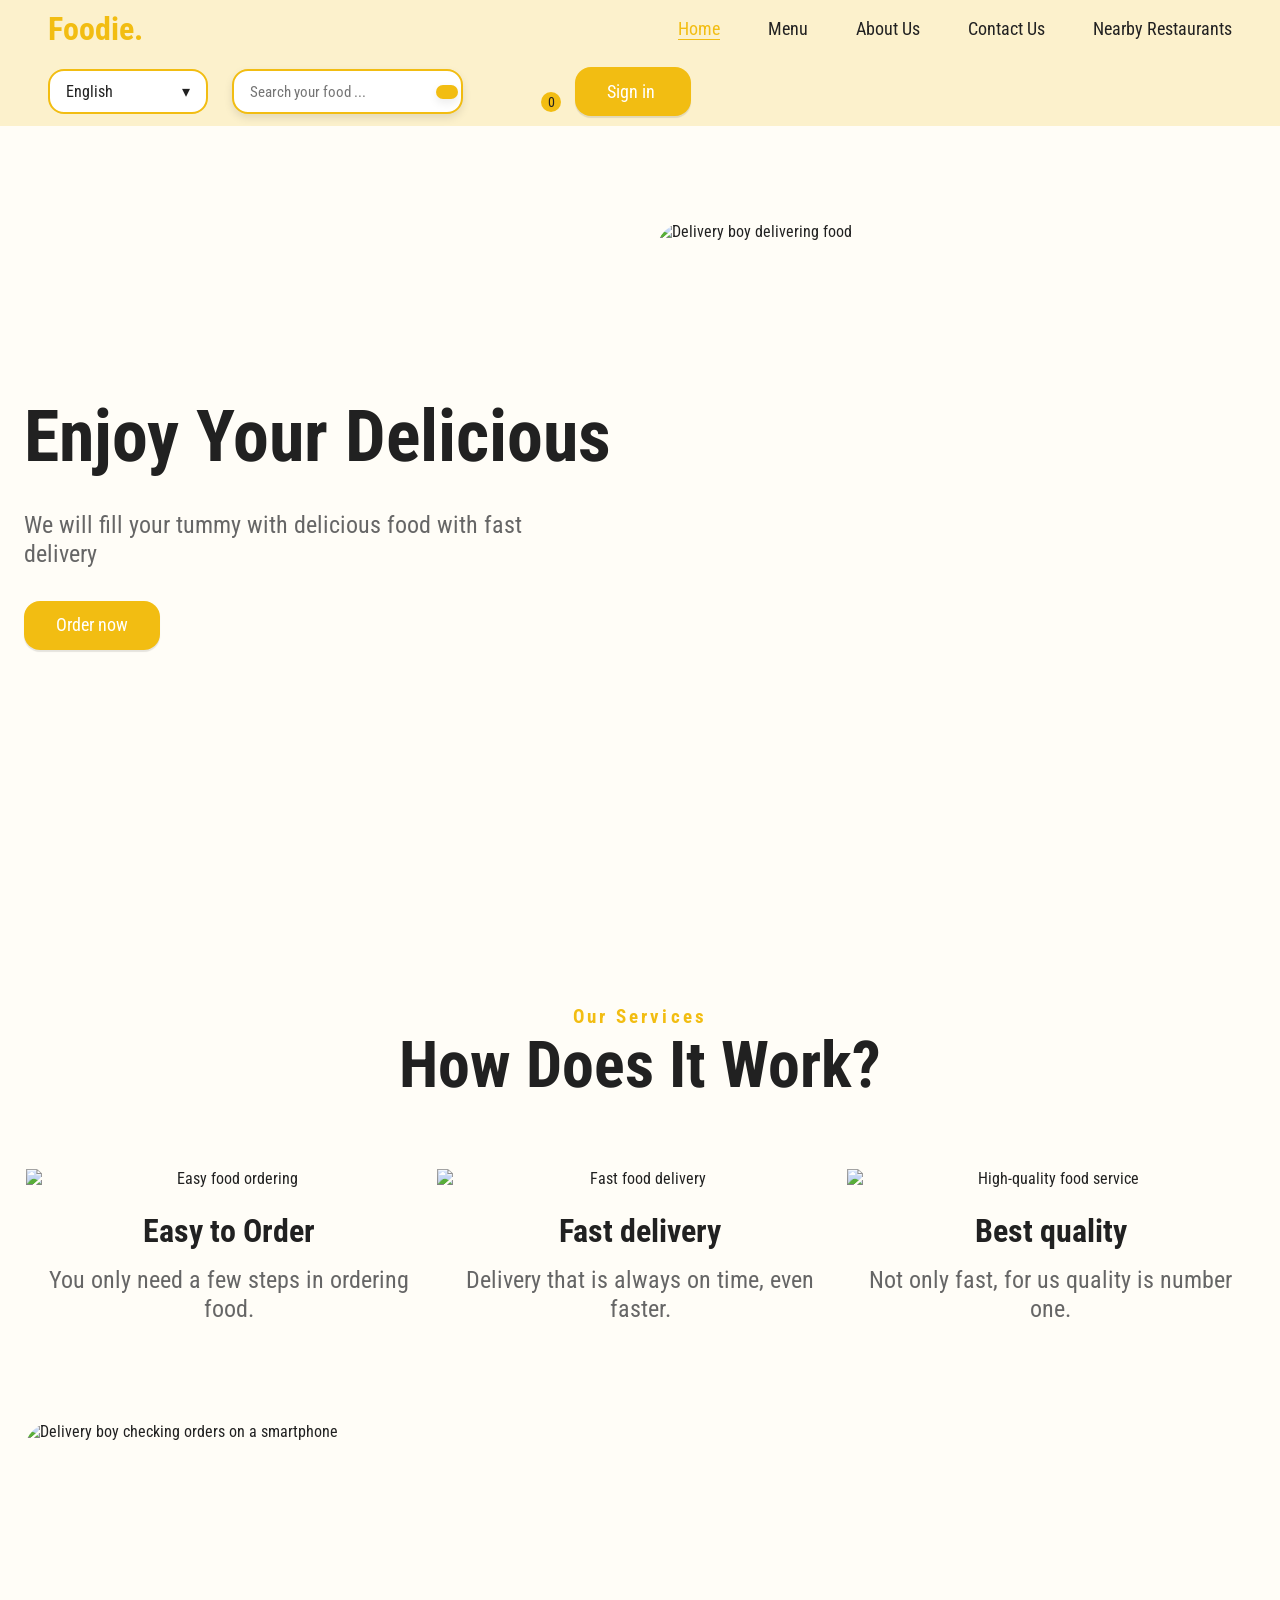
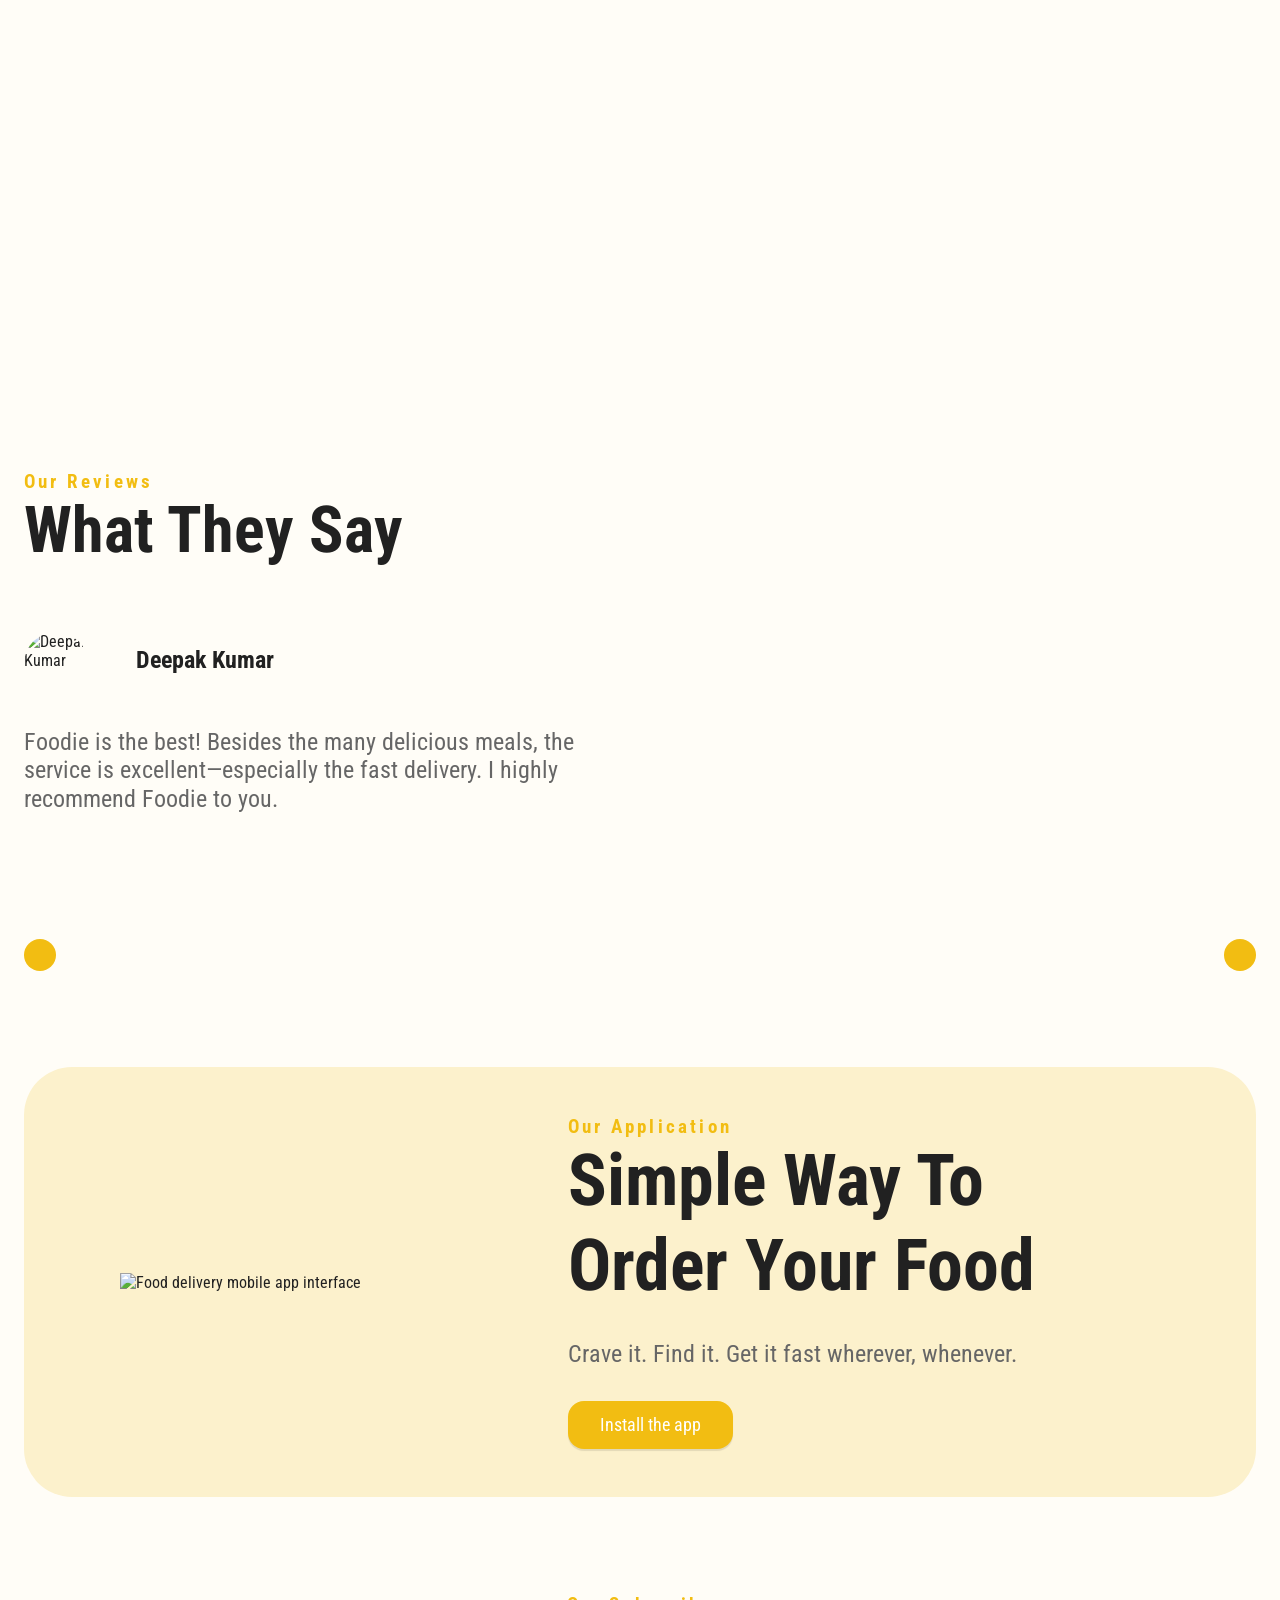
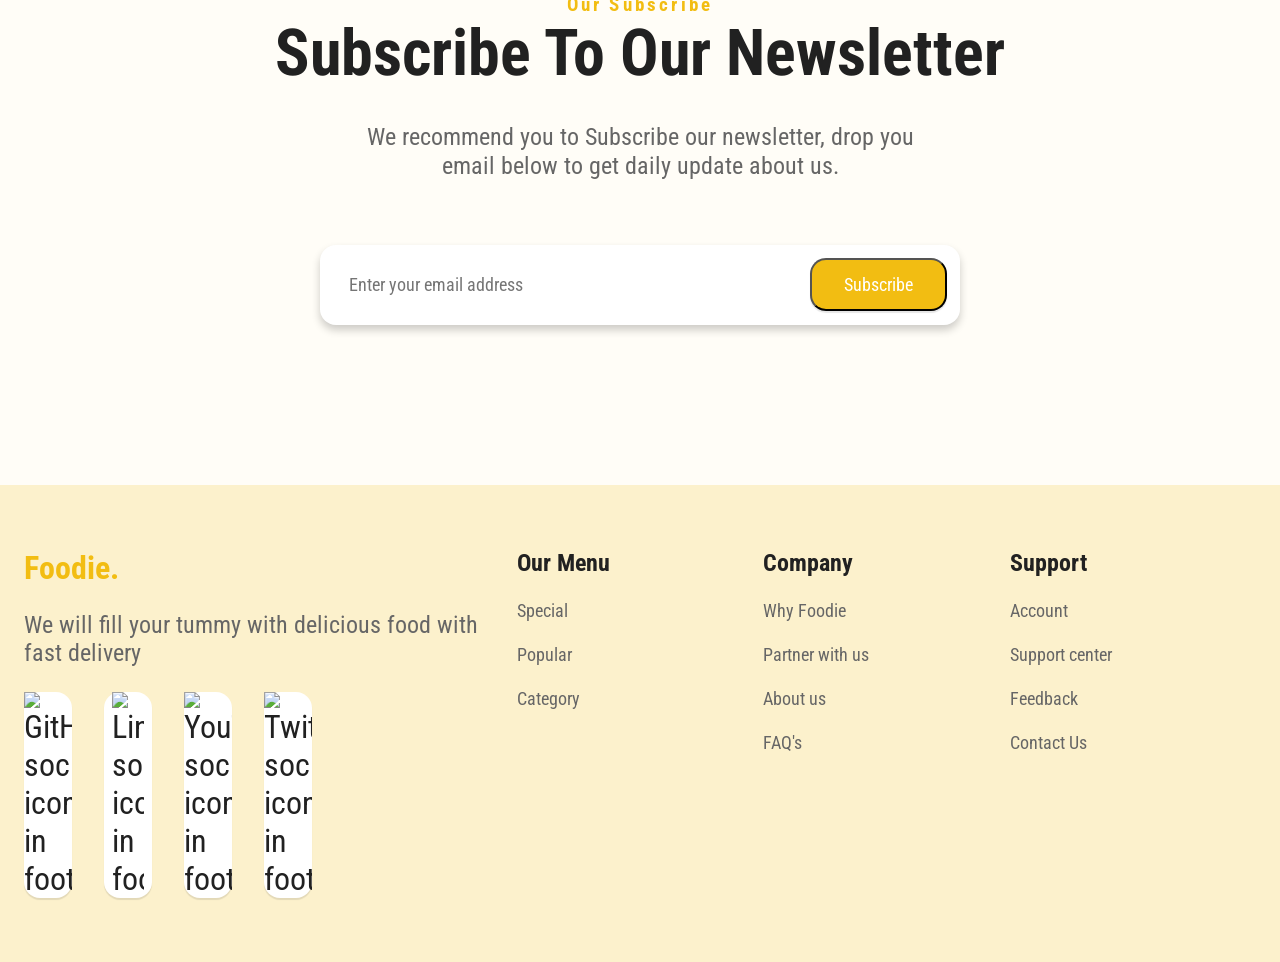
==== commit a5e9d157: "imp update" ====
--- a/html/index.html
+++ b/html/index.html
@@ -6,32 +6,46 @@
     <meta name="viewport" content="width=device-width, initial-scale=1.0">
     <title>Foodie</title>
 
-    <!-- Description -->
     <meta name="description"
         content="Experience fast, reliable food delivery with a personalized touch. Our app combines advanced algorithms with vibrant design to bring delicious meals right to your door.">
 
-    <!-- Favicon -->
     <link rel="icon" href="../imgs/favicon.png" type="image/png" />
 
-    <!-- CSS link -->
     <link rel="stylesheet" href="../css/style.css" />
     <link rel="stylesheet" href="../css/cursor.css">
 
-    <!-- Font Awesome -->
     <link rel="stylesheet" href="https://cdnjs.cloudflare.com/ajax/libs/font-awesome/7.0.0/css/all.min.css"
         integrity="sha512-DxV+EoADOkOygM4IR9yXP8Sb2qwgidEmeqAEmDKIOfPRQZOWbXCzLC6vjbZyy0vPisbH2SyW27+ddLVCN+OMzQ=="
         crossorigin="anonymous" referrerpolicy="no-referrer" />
 
-    <!-- Swiper.js CDN -->
     <link rel="stylesheet" href="https://cdn.jsdelivr.net/npm/swiper@11/swiper-bundle.min.css" />
 
-    <!-- AOS for animations -->
     <link href="https://unpkg.com/aos@2.3.4/dist/aos.css" rel="stylesheet">
 
 </head>
 
+<script>
+    document.addEventListener('DOMContentLoaded', function () {
+        const hamburger = document.querySelector('.hamberger');
+        const nav = document.querySelector('nav.navbar');
+        const mobileMenu = document.querySelector('.mobile-menu');
+
+        if (hamburger && nav && mobileMenu) {
+            hamburger.addEventListener('click', function (e) {
+                e.preventDefault();
+
+                // Toggle mobile menu visibility
+                mobileMenu.classList.toggle('active');
+
+                // Toggle the "menu-open" class on <nav> to control the search visibility
+                nav.classList.toggle('menu-open');
+            });
+        }
+    });
+</script>
+
+
 <body>
-    <!-- UNIVERSAL NAVBAR -->
     <header>
         <nav class="navbar flex between wrapper">
             <div class="logo">Foodie.</div>
@@ -39,7 +53,6 @@
             <!-- DESKTOP MENU -->
             <ul class="navList flex gap-3 between">
                 <li><a class="active" href="./index.html#home" data-i18n="nav.home">Home</a></li>
-                <li><a href="./index.html#services" data-i18n="nav.services">Services</a></li>
                 <li><a href="./menu.html" data-i18n="nav.menu">Menu</a></li>
                 <li><a href="./aboutUs.html" data-i18n="nav.about">About Us</a></li>
                 <li><a href="./contactUs.html" data-i18n="nav.contact">Contact Us</a></li>
@@ -47,24 +60,28 @@
             </ul>
             <div class="desktop-action flex gap-2">
                 <!-- Language Selector -->
-                <div class="language-selector">
-                    <select id="language-select">
-                        <option value="en">English</option>
-                        <option value="hi">हिंदी</option>
-                    </select>
+                <div class="custom-select" id="language-custom-select">
+                    <div class="selected" tabindex="0" aria-haspopup="listbox" aria-expanded="false"
+                        aria-labelledby="language-custom-select">
+                        English
+                    </div>
+                    <ul class="options" role="listbox" tabindex="-1">
+                        <li data-value="en" role="option" aria-selected="true">English</li>
+                        <li data-value="hi" role="option">हिंदी</li>
+                    </ul>
                 </div>
 
                 <!-- Search Input -->
                 <form class="navbar-search" action="#" method="get">
-                    <input type="text" name="search" id="navbar-search" data-i18n="[placeholder]nav.searchPlaceholder"
+                    <input type="text" name="search" id="navbar-search" placeholder="Search your food ..."
                         aria-label="Search menu items">
-                    <button type="submit" id="navbar-search-btn" data-i18n-aria-label="nav.search">
+                    <button type="submit" id="navbar-search-btn" aria-label="Search">
                         <i class="fa-solid fa-magnifying-glass"></i>
                     </button>
                 </form>
 
                 <!-- Theme toggle -->
-                <button class="desktop-action theme-toggle" data-i18n-aria-label="nav.toggleDarkMode">
+                <button class="desktop-action theme-toggle" aria-label="Toggle dark mode">
                     <i class="fa-solid fa-moon"></i>
                 </button>
 
@@ -75,7 +92,7 @@
                 </a>
 
                 <!-- Sign-in button -->
-                <a href="./signup.html" class="btn" data-i18n="nav.signIn">
+                <a href="./signup.html" class="btn">
                     Sign in&nbsp;<i class="fa-solid fa-arrow-right-from-bracket"></i>
                 </a>
 
@@ -87,26 +104,25 @@
             <!-- MOBILE MENU -->
             <ul class="mobile-menu">
                 <li><a class="active" href="./index.html#home" data-i18n="nav.home">Home</a></li>
-                <li><a href="./index.html#services" data-i18n="nav.services">Services</a></li>
                 <li><a href="./menu.html" data-i18n="nav.menu">Menu</a></li>
                 <li><a href="./aboutUs.html" data-i18n="nav.about">About Us</a></li>
                 <li><a href="./contactUs.html" data-i18n="nav.contact">Contact Us</a></li>
                 <li><a href="nearbyres.html" data-i18n="nav.nearby">Nearby Restaurants</a></li>
-                 <!-- Search Input -->
+                <!-- Search Input -->
                 <form class="navbar-search" action="#" method="get">
-                    <input type="text" name="search" id="navbar-search" data-i18n="[placeholder]nav.searchPlaceholder"
+                    <input type="text" name="search" id="navbar-search" placeholder="Search your food ..."
                         aria-label="Search menu items">
-                    <button type="submit" id="navbar-search-btn" data-i18n-aria-label="nav.search">
+                    <button type="submit" id="navbar-search-btn" aria-label="Search">
                         <i class="fa-solid fa-magnifying-glass"></i>
                     </button>
                 </form>
                 <li>
-                    <button class="theme-toggle mobile-theme-toggle" data-i18n-aria-label="nav.toggleDarkMode">
-                        <i class="fa-solid fa-moon"></i><span data-i18n="nav.darkMode">Dark Mode</span>
+                    <button class="theme-toggle mobile-theme-toggle" aria-label="Toggle dark mode">
+                        <i class="fa-solid fa-moon"></i><span>Dark Mode</span>
                     </button>
                 </li>
                 <li>
-                    <a href="./signup.html" class="btn" data-i18n="nav.signIn">
+                    <a href="./signup.html" class="btn">
                         Sign in&nbsp;<i class="fa-solid fa-arrow-right-from-bracket"></i>
                     </a>
                 </li>
@@ -114,14 +130,29 @@
         </nav>
     </header>
 
-    <!-- MAIN SECTION -->
+    <div id="offlineMessage"
+        style="display: none; max-width: 500px; margin: 40px auto; padding: 20px; text-align: center; background: #fff; border-radius: 8px; box-shadow: 0 2px 10px rgba(0,0,0,0.1); position: fixed; top: 50%; left: 50%; transform: translate(-50%, -50%); z-index: 1000;">
+        <div style="font-size: 48px; color: #ff4444; margin-bottom: 15px;">
+            <i class="fa-solid fa-wifi-slash"></i>
+        </div>
+        <h3 style="font-size: 24px; color: #333; margin-bottom: 10px;">No Internet Connection</h3>
+        <p style="color: #666; margin-bottom: 20px; line-height: 1.5;">
+            We can't load the content right now. Please check your connection.
+        </p>
+        <button id="retryButton" style="background: #ff6b6b; color: white; border: none; padding: 12px 24px; 
+                       border-radius: 6px; cursor: pointer; font-size: 16px; transition: all 0.3s;">
+            <i class="fa-solid fa-sync"></i> Try Again
+        </button>
+        <div id="retryStatus" style="margin-top: 15px; color: #666; font-size: 14px;"></div>
+    </div>
+
     <main>
-        <!-- HERO SECTION -->
         <section id="home">
             <div class="hero-section flex wrapper">
                 <div class="content" data-aos="fade-right">
                     <h1 data-i18n="hero.title">Enjoy Your Delicious <span data-i18n="hero.highlight">Food</span></h1>
-                    <p class="para" data-i18n="hero.subtitle">We will fill your tummy with delicious food with fast delivery</p>
+                    <p class="para" data-i18n="hero.subtitle">We will fill your tummy with delicious food with fast
+                        delivery</p>
                     <div class="flex gap-2">
                         <a href="./menu.html" class="place-order-btn btn" data-i18n="hero.orderNow">Order now</a>
                     </div>
@@ -132,7 +163,6 @@
             </div>
         </section>
 
-        <!-- SERVICES SECTION -->
         <section id="services">
             <div class="wrapper p-top" data-aos="fade-up">
                 <div class="text-center">
@@ -153,7 +183,8 @@
                             <img src="../imgs/fast-delivery.png" alt="Fast food delivery">
                         </div>
                         <h3 data-i18n="services.fastDelivery.title">Fast delivery</h3>
-                        <p data-i18n="services.fastDelivery.description">Delivery that is always on time, even faster.</p>
+                        <p data-i18n="services.fastDelivery.description">Delivery that is always on time, even faster.
+                        </p>
                     </div>
 
                     <div class="srevice-card" data-aos="zoom-in" data-aos-delay="300">
@@ -167,7 +198,6 @@
             </div>
         </section>
 
-        <!-- review section -->
         <section>
             <div class="wrapper p-top flex gap-3" data-aos="fade-up">
                 <div class="image-container" data-aos="fade-right">
@@ -252,7 +282,6 @@
             </div>
         </section>
 
-        <!-- SECTION 04 -->
         <section id="about">
             <div class="wrapper p-top " data-aos="fade-up">
                 <div class="app-container flex gap-3">
@@ -262,24 +291,25 @@
                     <div class="content" data-aos="fade-left">
                         <h5 data-i18n="app.sectionTitle">Our Application</h5>
                         <h2 data-i18n="app.mainTitle">Simple way to <br> order your food</h2>
-                        <p class="para" data-i18n="app.description">Crave it. Find it. Get it fast wherever, whenever.</p>
+                        <p class="para" data-i18n="app.description">Crave it. Find it. Get it fast wherever, whenever.
+                        </p>
                         <a href="#" class="btn" data-i18n="app.installButton">Install the app</a>
                     </div>
                 </div>
             </div>
         </section>
 
-        <!-- SECTION 05 -->
         <section>
             <div class="wrapper p-top" data-aos="zoom-in">
                 <div class="text-center">
                     <h5 data-i18n="newsletter.sectionTitle">Our Subscribe</h5>
                     <h2 data-i18n="newsletter.mainTitle">Subscribe to Our newsletter</h2>
-                    <p class="para m-auto" data-i18n="newsletter.description">We recommend you to Subscribe our newsletter,
+                    <p class="para m-auto" data-i18n="newsletter.description">We recommend you to Subscribe our
+                        newsletter,
                         drop you email below to get daily update about us.</p>
 
                     <form id="newsletterForm" class="input-container flex" data-aos="fade-up" data-aos-delay="200">
-                        <input type="email" name="email" id="email" data-i18n="[placeholder]newsletter.placeholder" placeholder="Enter your email address"
+                        <input type="email" name="email" id="email" placeholder="Enter your email address"
                             autocomplete="off" required>
                         <button type="submit" class="btn" data-i18n="newsletter.subscribeButton">Subscribe</button>
                     </form>
@@ -289,13 +319,13 @@
         </section>
     </main>
 
-    <!-- FOOTER -->
     <footer id="contacts" data-aos="fade-up">
         <div class="footer-container">
             <div class="flex wrapper gap-4">
                 <div class="footer-wrapper">
                     <a href="#" class="logo">Foodie.</a>
-                    <p class="mt-one" data-i18n="footer.description">We will fill your tummy with delicious <br>food with fast delivery</p>
+                    <p class="mt-one" data-i18n="footer.description">We will fill your tummy with delicious <br>food
+                        with fast delivery</p>
                     <div class="media flex gap-2 mt-one">
                         <a href="https://github.com/janavipandole" class="social-media">
                             <img src="../imgs/GitHub.png" alt="GitHub social icon in footer">
@@ -316,9 +346,12 @@
                     <li>
                         <h4 data-i18n="footer.ourMenu">Our Menu</h4>
                     </li>
-                    <li class="mt-one"><a href="../HTML/index.html" class="footer-link" data-i18n="footer.special">Special</a></li>
-                    <li class="mt-one"><a href="../HTML/index.html" class="footer-link" data-i18n="footer.popular">Popular</a></li>
-                    <li class="mt-one"><a href="../HTML/index.html" class="footer-link" data-i18n="footer.category">Category</a></li>
+                    <li class="mt-one"><a href="Special-dishes·.html" class="footer-link"
+                            data-i18n="footer.special">Special</a></li>
+                    <li class="mt-one"><a href="popular.html" class="footer-link" data-i18n="footer.popular">Popular</a>
+                    </li>
+                    <li class="mt-one"><a href="../html/index.html" class="footer-link"
+                            data-i18n="footer.category">Category</a></li>
                 </ul>
 
                 <ul class="footer-wrapper">
@@ -326,36 +359,147 @@
                         <h4 data-i18n="footer.company">Company</h4>
                     </li>
                     <li class="mt-one"><a href="#" class="footer-link" data-i18n="footer.whyFoodie"> Why Foodie</a></li>
-                    <li class="mt-one"><a href="../HTML/PartnerWithUs.html" class="footer-link" data-i18n="footer.partnerWithUs"> Partner with us</a>
-                    </li>
-                    <li class="mt-one"><a href="../HTML/aboutUs.html" class="footer-link" data-i18n="footer.aboutUs"> About us </a></li>
-                    <li class="mt-one"><a href="../HTML/contactUs.html" class="footer-link" data-i18n="footer.faq"> FAQ's</a></li>
+                    <li class="mt-one"><a href="../html/PartnerWithUs.html" class="footer-link"
+                            data-i18n="footer.partnerWithUs"> Partner with us</a>
+                    </li>
+                    <li class="mt-one"><a href="../html/aboutUs.html" class="footer-link" data-i18n="footer.aboutUs">
+                            About us </a></li>
+                    <li class="mt-one"><a href="faq-page.html" class="footer-link" data-i18n="footer.faq"> FAQ's</a>
+                    </li>
                 </ul>
 
                 <ul class="footer-wrapper">
                     <li>
                         <h4 data-i18n="footer.support">Support</h4>
                     </li>
-                    <li class="mt-one"><a href="../HTML/signup.html" class="footer-link" data-i18n="footer.account">Account</a></li>
-                    <li class="mt-one"><a href="../HTML/supportCenter.html" class="footer-link" data-i18n="footer.supportCenter"> Support center </a>
-                    </li>
-                    <li class="mt-one"><a href="../HTML/feedback.html" class="footer-link" data-i18n="footer.feedback"> Feedback</a></li>
-                    <li class="mt-one"><a href="../HTML/contactUs.html" class="footer-link" data-i18n="footer.contactUs">Contact Us</a></li>
+                    <li class="mt-one"><a href="../html/signup.html" class="footer-link"
+                            data-i18n="footer.account">Account</a></li>
+                    <li class="mt-one"><a href="../html/supportCenter.html" class="footer-link"
+                            data-i18n="footer.supportCenter"> Support center </a>
+                    </li>
+                    <li class="mt-one"><a href="../html/feedback.html" class="footer-link" data-i18n="footer.feedback">
+                            Feedback</a></li>
+                    <li class="mt-one"><a href="../html/contactUs.html" class="footer-link"
+                            data-i18n="footer.contactUs">Contact Us</a></li>
                 </ul>
             </div>
         </div>
     </footer>
+
+    <a href="https://wa.me/911234567890" class="whatsapp-fab" target="_blank" rel="noopener noreferrer"
+        aria-label="Chat on WhatsApp" title="Chat on WhatsApp">
+        <i class="fa-brands fa-whatsapp"></i>
+    </a>
 
     <a href="#home" class="back-to-top" aria-label="Back to top">
         <i class="fa-solid fa-arrow-up"></i>
     </a>
 
-    <!-- JS -->
     <script src="https://cdn.jsdelivr.net/npm/swiper@11/swiper-bundle.min.js"></script>
     <script src="../js/i18n.js"></script>
     <script src="../js/app.js"></script>
     <script src="../js/cursor.js"></script>
     <script>
+        // Prevent navigation when offline
+        document.addEventListener('click', function (e) {
+            if (!navigator.onLine) {
+                const link = e.target.closest('a');
+                if (link) {
+                    e.preventDefault();
+                    const retryStatus = document.getElementById('retryStatus');
+                    if (retryStatus) {
+                        retryStatus.textContent = 'Cannot navigate while offline. Please check your connection.';
+                        retryStatus.style.animation = 'shake 0.5s ease-in-out';
+                        setTimeout(() => {
+                            retryStatus.style.animation = '';
+                        }, 500);
+                    }
+                }
+            }
+        });
+
+        // Offline handling
+        function checkConnection() {
+            const offlineMessage = document.getElementById('offlineMessage');
+            const mainContent = document.querySelector('main');
+
+            if (!navigator.onLine) {
+                if (offlineMessage) offlineMessage.style.display = 'block';
+                if (mainContent) mainContent.style.filter = 'blur(3px)';
+            } else {
+                if (offlineMessage) offlineMessage.style.display = 'none';
+                if (mainContent) mainContent.style.filter = 'none';
+            }
+        }
+
+        // Handle retry attempt
+        async function handleRetry(event) {
+            event.preventDefault();
+            const retryButton = document.getElementById('retryButton');
+            const retryStatus = document.getElementById('retryStatus');
+            const rotationAnimation = [
+                { transform: 'rotate(0deg)' },
+                { transform: 'rotate(360deg)' }
+            ];
+            const rotationTiming = {
+                duration: 1000,
+                iterations: 1
+            };
+
+            if (!navigator.onLine) {
+                retryButton.disabled = true;
+                const icon = retryButton.querySelector('i');
+                icon.classList.remove('fa-sync');
+                icon.classList.add('fa-spinner');
+                icon.animate(rotationAnimation, rotationTiming);
+                retryStatus.textContent = 'Checking connection...';
+
+                try {
+                    const testUrls = [
+                        'https://www.google.com/favicon.ico',
+                        'https://www.cloudflare.com/favicon.ico'
+                    ];
+
+                    const timeoutPromise = new Promise((_, reject) =>
+                        setTimeout(() => reject(new Error('timeout')), 3000)
+                    );
+
+                    for (const url of testUrls) {
+                        try {
+                            const fetchPromise = fetch(url, {
+                                mode: 'no-cors',
+                                cache: 'no-store'
+                            });
+                            await Promise.race([fetchPromise, timeoutPromise]);
+                            // If we get here, we're online
+                            checkConnection();
+                            return;
+                        } catch (e) {
+                            continue;
+                        }
+                    }
+                    throw new Error('offline');
+                } catch (error) {
+                    const icon = retryButton.querySelector('i');
+                    icon.classList.remove('fa-spinner');
+                    icon.classList.add('fa-sync');
+                    retryButton.disabled = false;
+                    retryStatus.textContent = 'Still offline. Please check your connection.';
+                    retryStatus.style.animation = 'shake 0.5s ease-in-out';
+                    setTimeout(() => {
+                        retryStatus.style.animation = '';
+                    }, 500);
+                }
+            }
+        }
+
+        // Initialize offline handling
+        checkConnection();
+        window.addEventListener('online', checkConnection);
+        window.addEventListener('offline', checkConnection);
+        document.getElementById('retryButton').addEventListener('click', handleRetry);
+
+        // Back to top functionality
         (function () {
             const backToTop = document.querySelector('.back-to-top');
             if (!backToTop) return;
@@ -370,7 +514,6 @@
         })();
     </script>
 
-    <!-- AOS for Animations -->
     <script src="https://unpkg.com/aos@2.3.4/dist/aos.js"></script>
     <script>
         AOS.init({
@@ -383,18 +526,17 @@
 
     <script src="../js/newsletter.js"></script>
 
-      <!-- Search Redirect Script -->
     <script>
-        (function() {
+        (function () {
             // Handle search form submission - redirect to menu.html with search query
             const searchForms = document.querySelectorAll('.navbar-search');
-            
+
             searchForms.forEach(form => {
-                form.addEventListener('submit', function(e) {
+                form.addEventListener('submit', function (e) {
                     e.preventDefault();
                     const searchInput = form.querySelector('input[name="search"]');
                     const query = searchInput.value.trim();
-                    
+
                     if (query) {
                         window.location.href = `./menu.html?search=${encodeURIComponent(query)}`;
                     } else {
@@ -404,7 +546,7 @@
             });
         })();
     </script>
-
+    <script src="../js/language-dropdown.js"></script>
 </body>
 
 </html>
--- a/css/style.css
+++ b/css/style.css
@@ -342,6 +342,11 @@
     transition: all 0.3s ease;
     outline: none;
     font-family: inherit;
+    overflow: hidden;
+}
+
+.language-selector select option {
+    border-radius: 0.75rem;
 }
 
 .language-selector select:hover {
@@ -1089,9 +1094,13 @@
 }
 
 .custom-select .selected {
-  display: flex;
-  align-items: center;
-  height: 100%;
+    display: flex;
+    align-items: center;
+    justify-content: space-between;
+    width: 100%;
+    height: 100%;
+    position: relative;
+    gap: 0.5rem;
 }
 
 .custom-select .options {
@@ -1103,11 +1112,14 @@
   background-color: #fff;
   border: 1px solid #ccc;
   border-radius: 6px;
-  z-index: 10;
+    z-index: 10;
+    opacity: 0;
+    transform: translateY(-6px);
 }
 
 .custom-select.open .options {
-  display: block;
+    display: block;
+    animation: customSelectFade 0.25s ease forwards;
 }
 
 
@@ -1136,6 +1148,13 @@
 
 .custom-select .selected {
     padding: 0.7rem 1rem;
+}
+
+.custom-select .selected::after {
+    content: "\25BE";
+    font-size: 1rem;
+    margin-left: auto;
+    color: currentColor;
 }
 
 .custom-select ul.options {
@@ -1163,6 +1182,17 @@
 
 .custom-select.open ul.options {
     display: block;
+}
+
+@keyframes customSelectFade {
+    from {
+        opacity: 0;
+        transform: translateY(-6px);
+    }
+    to {
+        opacity: 1;
+        transform: translateY(0);
+    }
 }
 
 /* Favorites filter toggle */
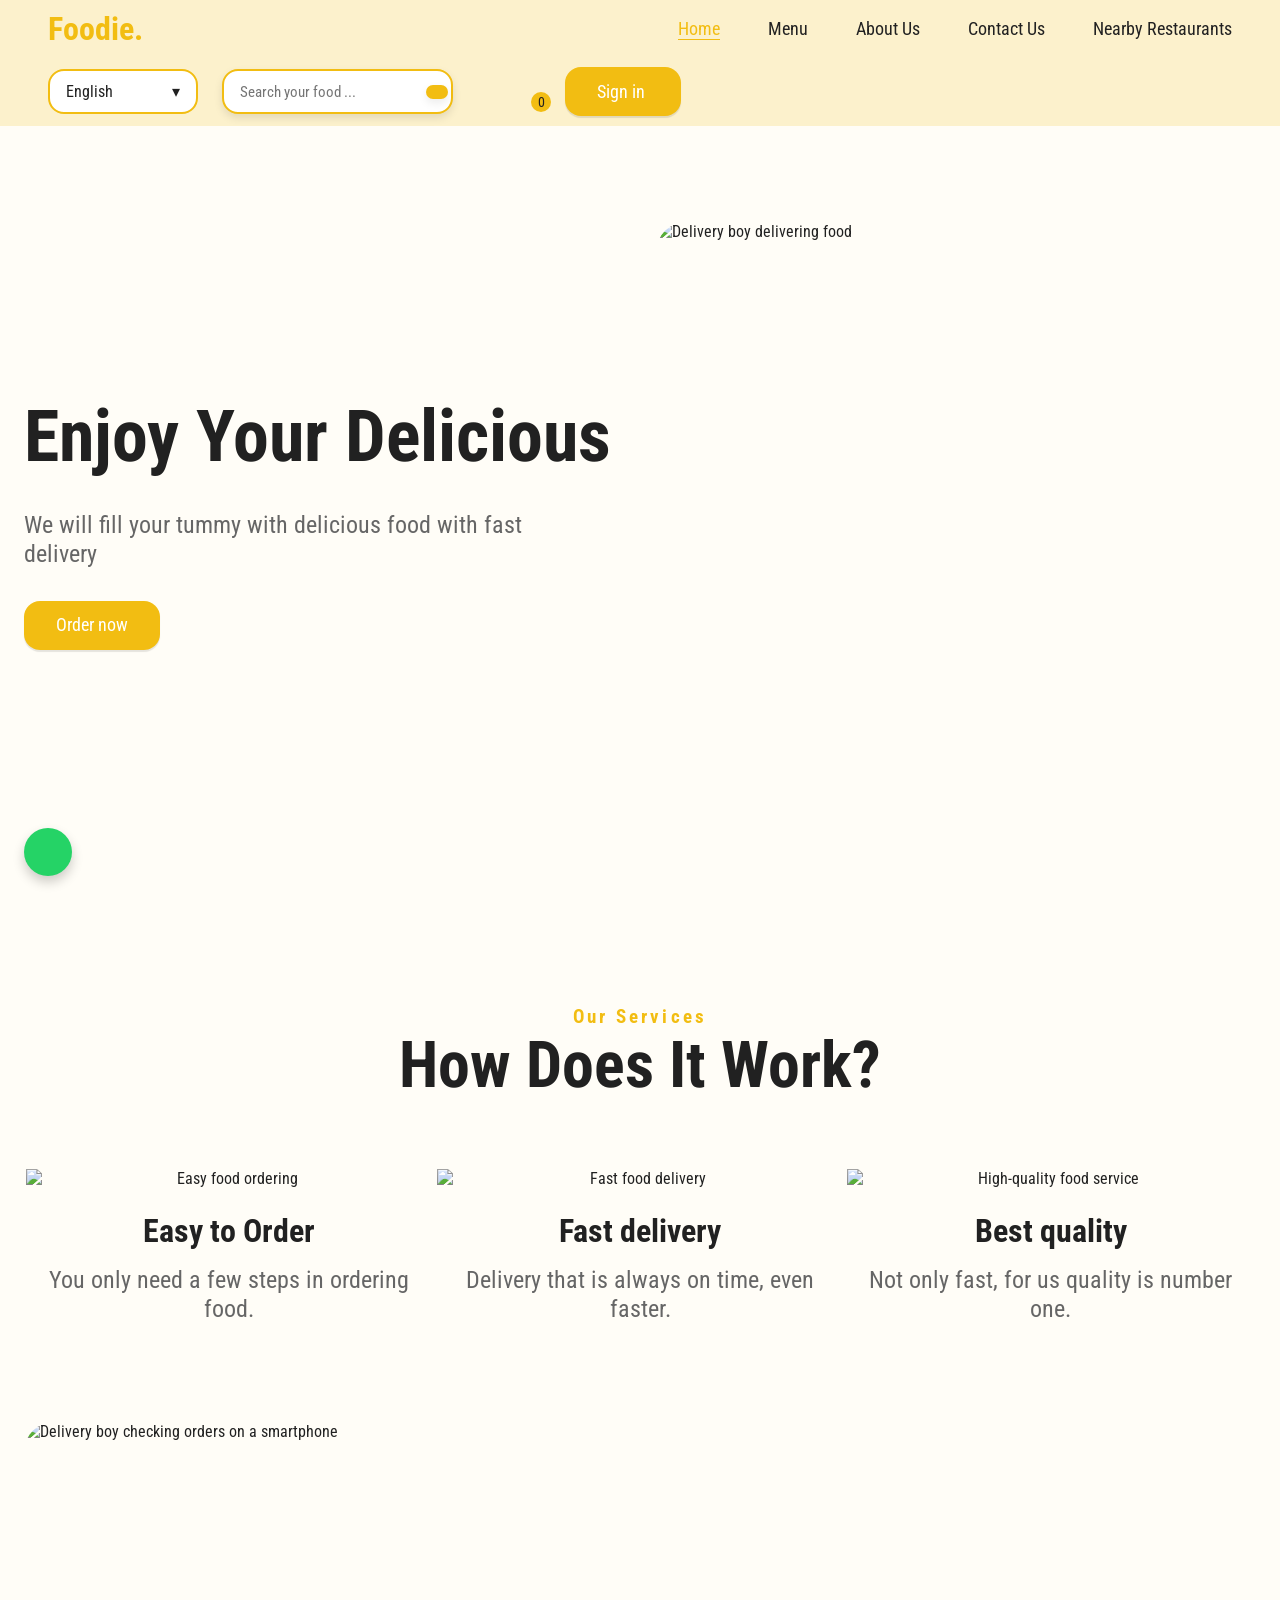
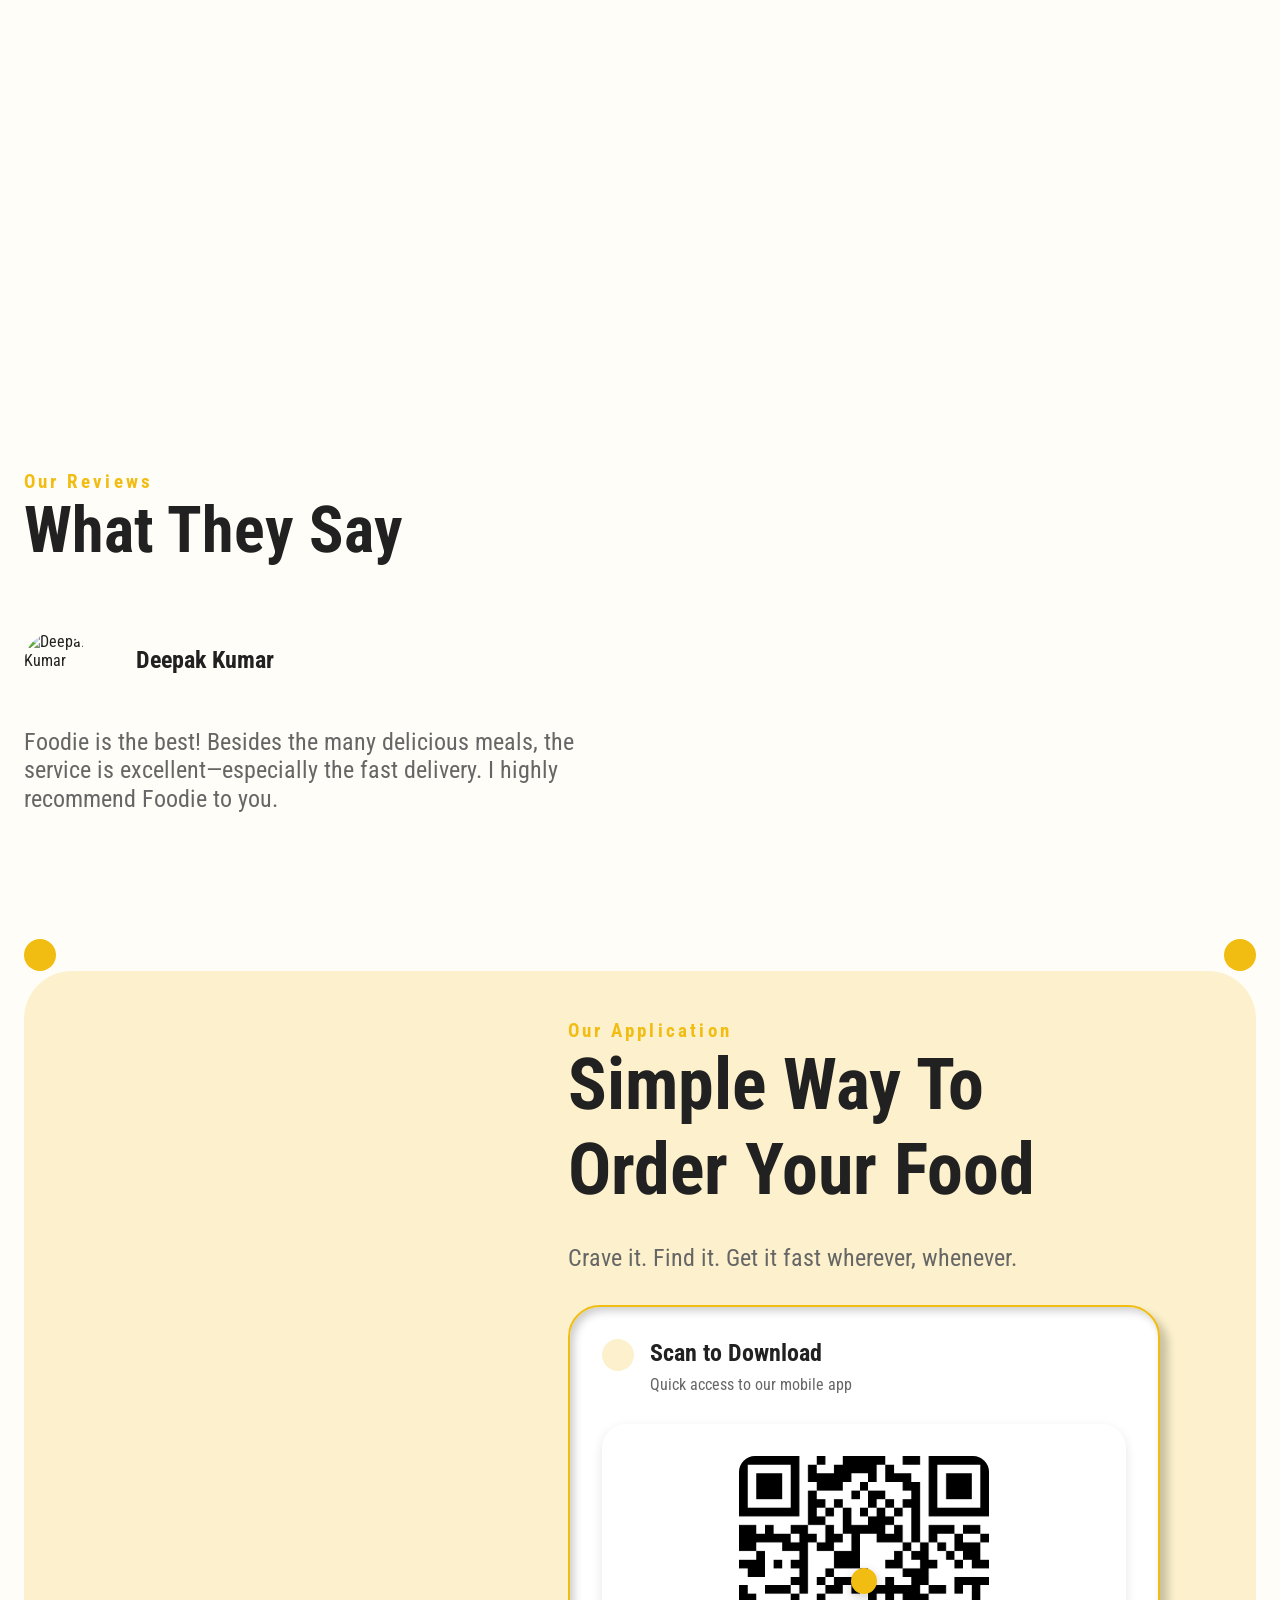
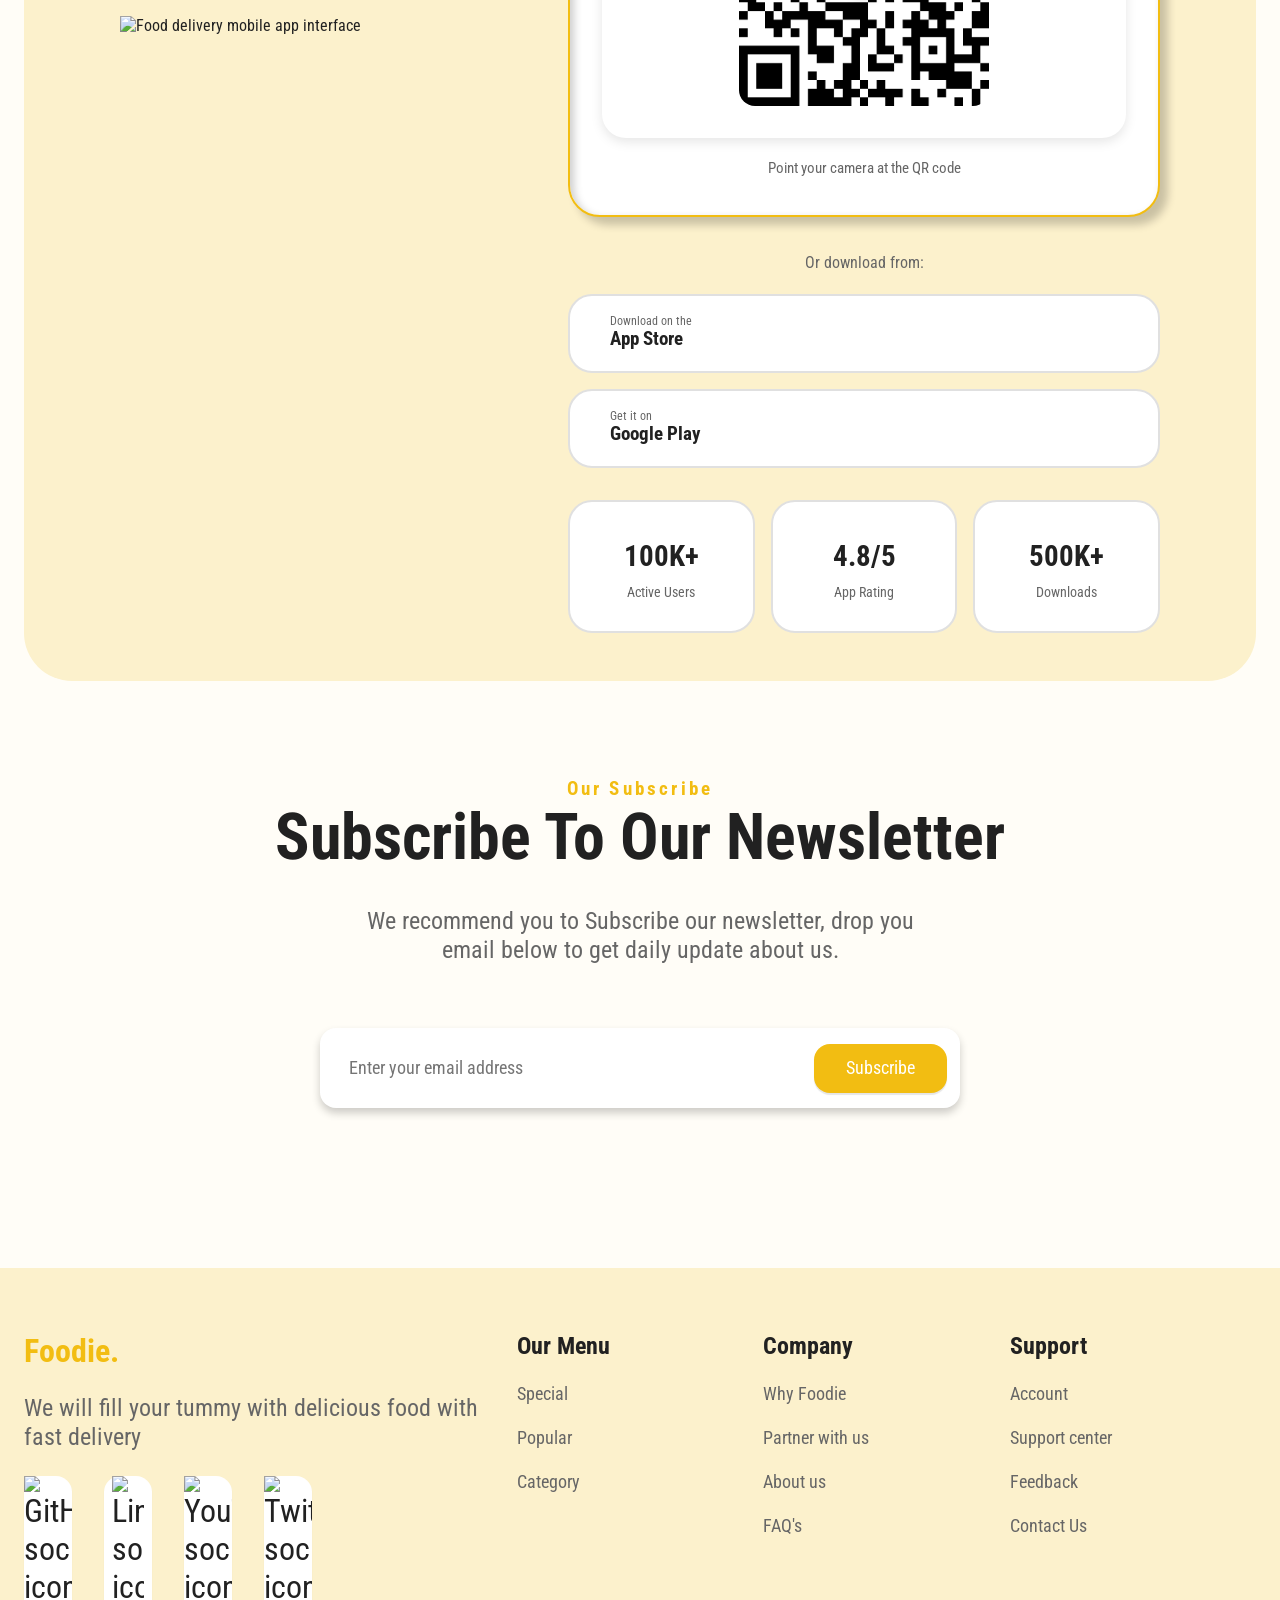
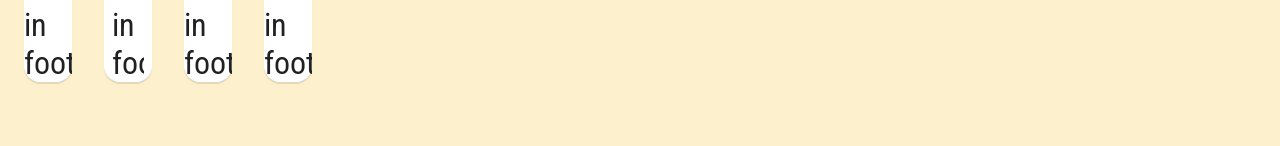
==== commit 4eaedefb: "Add QR code download section with app store buttons and stats" ====
--- a/html/index.html
+++ b/html/index.html
@@ -283,17 +283,93 @@
         </section>
 
         <section id="about">
-            <div class="wrapper p-top " data-aos="fade-up">
+            <div class="wrapper"> <!-- Removed p-top here -->
                 <div class="app-container flex gap-3">
+                    <!-- Left Side - Phone Mockup (keep existing) -->
                     <div class="app-image" data-aos="fade-right">
                         <img src="../imgs/mobile-app.png" alt="Food delivery mobile app interface">
                     </div>
-                    <div class="content" data-aos="fade-left">
+
+                    <!-- Right Side - Updated with QR Code -->
+                    <div class="content app-download-content" data-aos="fade-left">
                         <h5 data-i18n="app.sectionTitle">Our Application</h5>
                         <h2 data-i18n="app.mainTitle">Simple way to <br> order your food</h2>
-                        <p class="para" data-i18n="app.description">Crave it. Find it. Get it fast wherever, whenever.
-                        </p>
-                        <a href="#" class="btn" data-i18n="app.installButton">Install the app</a>
+                        <p class="para" data-i18n="app.description">Crave it. Find it. Get it fast wherever, whenever.</p>
+                        
+                        <!-- QR Code Download Section -->
+                        <div class="qr-download-section">
+                            <div class="qr-code-container">
+                                <div class="qr-header">
+                                    <i class="fa-solid fa-qrcode"></i>
+                                    <div>
+                                        <h3>Scan to Download</h3>
+                                        <p>Quick access to our mobile app</p>
+                                    </div>
+                                </div>
+                                
+                                <div class="qr-code-box">
+                                    <!-- Replace this placeholder with your actual QR code image -->
+                                    <img src="../imgs/qr-code.png" alt="Scan QR code to download Foodie app" class="qr-code-image">
+                                    <div class="qr-logo-badge">
+                                        <i class="fa-solid fa-mobile-screen-button"></i>
+                                    </div>
+                                </div>
+                                
+                                <p class="qr-instruction">Point your camera at the QR code</p>
+                            </div>
+
+                            <!-- App Store Buttons -->
+                            <div class="app-store-buttons">
+                                <p class="download-text">Or download from:</p>
+                                
+                                <a href="#" class="app-store-btn ios-btn" target="_blank" rel="noopener noreferrer">
+                                    <div class="store-btn-content">
+                                        <i class="fa-brands fa-apple"></i>
+                                        <div class="store-text">
+                                            <span class="small-text">Download on the</span>
+                                            <span class="large-text">App Store</span>
+                                        </div>
+                                    </div>
+                                    <i class="fa-solid fa-arrow-right arrow-icon"></i>
+                                </a>
+
+                                <a href="#" class="app-store-btn android-btn" target="_blank" rel="noopener noreferrer">
+                                    <div class="store-btn-content">
+                                        <i class="fa-brands fa-google-play"></i>
+                                        <div class="store-text">
+                                            <span class="small-text">Get it on</span>
+                                            <span class="large-text">Google Play</span>
+                                        </div>
+                                    </div>
+                                    <i class="fa-solid fa-arrow-right arrow-icon"></i>
+                                </a>
+                            </div>
+
+                            <!-- App Stats -->
+                            <div class="app-stats">
+                                <div class="stat-card">
+                                    <i class="fa-solid fa-users"></i>
+                                    <div class="stat-info">
+                                        <h4>100K+</h4>
+                                        <p>Active Users</p>
+                                    </div>
+                                </div>
+                                <div class="stat-card">
+                                    <i class="fa-solid fa-star"></i>
+                                    <div class="stat-info">
+                                        <h4>4.8/5</h4>
+                                        <p>App Rating</p>
+                                    </div>
+                                </div>
+                                <div class="stat-card">
+                                    <i class="fa-solid fa-download"></i>
+                                    <div class="stat-info">
+                                        <h4>500K+</h4>
+                                        <p>Downloads</p>
+                                    </div>
+                                </div>
+                            </div>
+                        </div>
                     </div>
                 </div>
             </div>
--- a/css/style.css
+++ b/css/style.css
@@ -1,878 +1,550 @@
-@import url('https://fonts.googleapis.com/css2?family=Lato:ital,wght@0,100;0,300;0,400;0,700;0,900;1,100;1,300;1,400;1,700;1,900&family=Montserrat:wght@100..900&family=Nunito:ital,wght@0,200..1000;1,200..1000&family=PT+Sans:ital,wght@0,400;0,700;1,400;1,700&family=Roboto+Condensed:ital,wght@0,100..900;1,100..900&family=Roboto:wdth,wght@87.5,600&display=swap');
-
-* {
-    padding: 0;
-    margin: 0;
-    box-sizing: border-box;
-    font-family: "Roboto Condensed";
-}
-
-:root {
-    /* Light theme (default) */
-    --lead: #212121;
-    --gold-finger: #F2BD12;
-    --eye-ball: #FFFDF7;
-    --hint-yellow: #FCF1CC;
-    --pure-while: #FFF;
-    --text-primary: #212121;
-    --text-secondary: #666666;
-    --bg-primary: #FFFDF7;
-    --bg-secondary: #FFF;
-    --bg-accent: #FCF1CC;
-    --border-color: #E0E0E0;
-    --shadow: rgba(0, 0, 0, 0.1);
-    --shadow-strong: rgba(0, 0, 0, 0.2);
-    --navbar-bg: transparent;
-    --logo-color: #111;
-}
-
-[data-theme="dark"] {
-    /* Dark theme */
-    --lead: #E0E0E0;
-    --gold-finger: #F2BD12;
-    --eye-ball: #1A1A1A;
-    --hint-yellow: #2D2D2D;
-    --pure-while: #2D2D2D;
-    --text-primary: #E0E0E0;
-    --text-secondary: #B0B0B0;
-    --bg-primary: #1A1A1A;
-    --bg-secondary: #2D2D2D;
-    --bg-accent: #2D2D2D;
-    --border-color: #404040;
-    --shadow: rgba(0, 0, 0, 0.3);
-    --shadow-strong: rgba(0, 0, 0, 0.5);
-    --navbar-bg: transparent;
-    --logo-color: #fff;
-}
-
-/* Dark theme specific improvements */
-[data-theme="dark"] .order-card {
-    border-color: var(--hint-yellow);
-}
-
-[data-theme="dark"] .social-media {
-    background-color: var(--text-secondary) !important;
-}
-
-[data-theme="dark"] .social-media:hover {
-    background-color: var(--gold-finger) !important;
-}
-
-[data-theme="dark"] .btn:hover {
-    background-color: var(--gold-finger);
-    color: var(--bg-primary);
-}
-
-[data-theme="dark"] .quatity-btn {
-    background: var(--gold-finger);
-    color: var(--bg-primary);
-}
-
-[data-theme="dark"] .quatity-btn:hover {
-    background: var(--text-primary);
-    color: var(--bg-primary);
-}
-
-body {
-    background-color: var(--eye-ball);
-    color: var(--lead);
-    transition: background-color 0.4s ease, color 0.4s ease;
-    padding-top: 14vh;
-    overflow-x: hidden;
-}
-
-/* Dark mode overrides */
-body.dark-mode {
-    --lead: #E0E0E0;
-    --eye-ball: #1c1c1c;
-    --hint-yellow: #4b3b00;
-    --pure-white: #2c2c2c;
-    --gold-finger: #ffca28;
-    background-color: var(--eye-ball);
-    color: var(--lead);
-}
-
-.theme-toggle {
-    background: var(--gold-finger);
-    border: none;
-    border-radius: 50%;
-    padding: 0.6rem;
-    font-size: 1.2rem;
-    cursor: pointer;
-    color: var(--lead);
-    transition: background 0.3s ease, transform 0.3s ease;
-}
-
-.theme-toggle:hover {
-    transform: rotate(15deg) scale(1.1);
-    background: var(--lead);
-    color: var(--pure-while);
-}
-
-html {
-    scroll-behavior: smooth;
-    scroll-padding-top: 14vh;
-}
-
-body::-webkit-scrollbar {
-    width: 0;
-}
-
-/* BASIC STYLING */
-
-a {
-    color: var(--text-primary);
-    text-decoration: none;
-    font-size: 1.1rem;
-    transition: color 0.3s ease;
-}
-
-.flex {
-    display: flex;
-    align-items: center;
-    flex-wrap: wrap;
-}
-
-li {
-    list-style: none;
-}
-
-.between {
-    justify-content: space-between;
-}
-
-.gap-2 {
-    gap: 2rem;
-}
-
-.gap-3 {
-    gap: 3rem;
-}
-
-.wrapper {
-    max-width: 1400px;
-    margin: auto;
-    padding-inline: 1.5rem;
-}
-
-img {
-    height: auto;
-    max-width: 100%;
-    margin: auto;
-    display: block;
-}
-
-.p-top {
-    padding-top: 6rem;
-}
-
-.text-center {
-    text-align: center;
-}
-
-.mt-4 {
-    margin-top: 4rem;
-}
-
-.mt-half {
-    margin-top: 0.5rem;
-}
-
-.mt-one {
-    margin-top: 1.5rem;
-}
-
-.m-auto {
-    margin: auto;
-}
-
-/* HEADER STYLING - UPDATED FOR TRANSPARENT NAVBAR */
-
-header {
-    position: fixed;
-    top: 0;
-    left: 0;
-    width: 100%;
-    background-color: var(--bg-accent);
-    box-shadow: none;
-    z-index: 1000;
-    transition: background-color 0.3s ease, box-shadow 0.3s ease;
-}
-
-header.scrolled {
-    background-color: var(--bg-secondary);
-    box-shadow: 0 2px 5px var(--shadow);
-}
-
-/* Override wrapper constraints inside header */
-header .wrapper,
-header .navbar.wrapper {
-    max-width: 100% !important;
-    padding-inline: 3rem !important;
-}
-
-/* Hover effect for navbar links */
-.navList a {
-    position: relative;
-    color: var(--text-primary);
-    text-decoration: none;
-    transition: color 0.3s ease;
-}
-
-/* Add an underline animation */
-.navList a::after {
-    content: "";
-    position: absolute;
-    left: 0;
-    bottom: -5px;
-    width: 0;
-    height: 2px;
-    background-color: var(--gold-finger);
-    transition: width 0.3s ease;
-}
-
-/* On hover — text color + underline animation */
-.navbar li a:hover,
-.navbar li a.active {
-    color: var(--gold-finger);
-    border-bottom: 1px solid var(--gold-finger);
-}
-
-.navList a:hover::after {
-    width: 100%;
-}
-
-.navbar {
-    height: 14vh;
-    width: 100%;
-    display: flex;
-    align-items: center;
-    justify-content: space-between;
-    padding: 0 3rem;
-    background-color: transparent;
-    box-shadow: none;
-}
-
-.logo {
-    font-size: 2rem;
-    font-weight: bold;
-    color: var(--gold-finger);
-    transition: color 0.3s ease;
-    margin: 0;
-}
-
-.btn {
-    display: inline-block;
-    padding: 0.9rem 2rem;
-    background-color: var(--gold-finger);
-    border-radius: 1rem;
-    font-size: 1.1rem;
-    box-shadow: rgba(0, 0, 0, 0.1) 0 2px 1px;
-    color: var(--pure-while);
-    transition: 0.3s ease-in-out;
-}
-
-.btn:hover {
-    background-color: var(--lead);
-}
-
-.cart-icon {
-    color: var(--lead);
-    font-size: 1.3rem;
-    position: relative;
-}
-
-.cart-icon .cart-value {
-    position: absolute;
-    top: 50%;
-    right: -10px;
-    font-size: 0.85rem;
-    width: 20px;
-    aspect-ratio: 1;
-    border-radius: 100vh;
-    background-color: var(--gold-finger);
-    color: var(--lead);
-    text-align: center;
-    line-height: 20px;
-}
-
-/* THEME TOGGLE BUTTON */
-.theme-toggle {
-    background: none;
-    border: none;
-    color: var(--text-primary);
-    font-size: 1.3rem;
-    cursor: pointer;
-    padding: 0.5rem;
-    border-radius: 50%;
-    transition: all 0.3s ease;
-    display: flex;
-    align-items: center;
-    justify-content: center;
-    width: 2.5rem;
-    height: 2.5rem;
-}
-
-.theme-toggle:hover {
-    background-color: var(--bg-accent);
-    transform: scale(1.1);
-}
-
-.theme-toggle i {
-    transition: transform 0.3s ease, color 0.3s ease;
-}
-
-.theme-toggle.dark i {
-    transform: rotate(180deg);
-}
-
-.theme-toggle:hover i {
-    color: var(--gold-finger);
-}
-
-/* LANGUAGE SELECTOR STYLING */
-.language-selector select {
-    background: var(--gold-finger);
-    color: var(--lead);
-    border: none;
-    padding: 0.5rem 1rem;
-    border-radius: 1rem;
-    font-size: 1rem;
-    cursor: pointer;
-    transition: all 0.3s ease;
-    outline: none;
-    font-family: inherit;
-    overflow: hidden;
-}
-
-.language-selector select option {
-    border-radius: 0.75rem;
-}
-
-.language-selector select:hover {
-    background: var(--lead);
-    color: var(--pure-while);
-    transform: scale(1.05);
-}
-
-.language-selector select:focus {
-    box-shadow: 0 0 0 2px rgba(242, 189, 18, 0.5);
-}
-
-.mobile-theme-toggle {
-    width: auto;
-    padding: 0.8rem 1.5rem;
-    border-radius: 1rem;
-    background-color: var(--bg-accent);
-    margin: 0.5rem 0;
-    gap: 0.5rem;
-}
-
-.mobile-theme-toggle span {
-    font-size: 1rem;
-    font-weight: 500;
-}
-
-.desktop-action {
-    display: flex;
-    align-items: center;
-    gap: 1.5rem;
-}
-
-.desktop-action .hamberger {
-    font-size: 1.5rem;
-    display: none;
-}
-
-.mobile-menu {
-    display: none;
-}
-
-/* SECTION STYLING */
-
-/* HERO SECTION */
-.hero-section {
-    min-height: calc(100vh - 14vh);
-    margin-top: 1vh;
-}
-
-h1 {
-    text-transform: capitalize;
-    font-size: 5.6vw;
-    color: var(--text-primary);
-    transition: color 0.3s ease;
-}
-
-h1 span {
-    color: var(--gold-finger);
-}
-
-p {
-    font-size: 1.5rem;
-    color: var(--text-secondary);
-    line-height: 1.8rem;
-    font-weight: 400;
-    transition: color 0.3s ease;
-}
-
-.para {
-    margin-block: 2rem;
-    max-width: 550px;
-}
-
-.content,
-.srevice-card {
-    flex: 1;
-    flex-basis: 300px;
-}
-
-.image-container {
-    width: 600px;
-    height: 600px;
-    border-radius: 30px;
-    overflow: hidden;
-    perspective: 1000px;
-}
-
-.pizza-boy {
-    width: 100%;
-    height: 100%;
-    border-radius: 30px;
-    transition: transform 1s ease;
-    transform-style: preserve-3d;
-}
-
-/* On hover, rotate halfway */
-.image-container:hover .pizza-boy {
-    transform: rotateY(180deg);
-}
-
-
-.social-media {
-    background: var(--hint-yellow);
-    width: 3rem;
-    aspect-ratio: 1;
-    border-radius: 1rem;
-    display: flex;
-    font-size: 2rem;
-    align-items: center;
-    box-shadow: rgba(0, 0, 0, 0.1) 0 2px 1px;
-    transition: all 0.5s ease-in-out;
-}
-
-.linkdin img {
-    width: 2rem;
-}
-
-.social-media:hover {
-    width: 3.2rem;
-}
-
-/* SECTION 01 */
-h5 {
-    text-transform: capitalize;
-    font-size: 1.2rem;
-    letter-spacing: 0.2rem;
-    color: var(--gold-finger);
-}
-
-h2 {
-    font-size: 4rem;
-    text-transform: capitalize;
-    color: var(--text-primary);
-    transition: color 0.3s ease;
-}
-
-h3 {
-    font-size: 2rem;
-    color: var(--text-primary);
-    transition: color 0.3s ease;
-}
-
-.srevice-card h3 {
-    margin-top: 1.5rem;
-    margin-bottom: 1rem;
-}
-
-/* SECTION 02 */
-.order-card {
-    flex: 1;
-    flex-basis: 300px;
-    background: var(--bg-secondary);
-    border: 2px solid var(--gold-finger);
-    border-radius: 2rem;
-    box-shadow:
-        var(--shadow-strong) 8px 8px 8px,
-        var(--shadow-strong) 8px 8px 8px inset;
-    transition: all 0.5s ease-in-out;
-    padding: 0 1rem 1rem 1rem;
-    position: relative;
-}
-
-.order-card:hover{
-    transform: translateY(-10px);
-    box-shadow: 0 0 15px 5px rgba(233, 120, 79, 0.514);
-}
-
-/* Favorite heart button on cards */
-.order-card .fav-btn {
-    position: absolute;
-    top: 0.8rem;
-    right: 0.8rem;
-    background: var(--bg-secondary);
-    color: var(--text-secondary);
-    border: 2px solid var(--border-color);
-    width: 2.5rem;
-    height: 2.5rem;
-    border-radius: 50%;
-    display: inline-flex;
-    align-items: center;
-    justify-content: center;
-    cursor: pointer;
-    transition: all 0.2s ease-in-out;
-}
-
-.order-card .fav-btn:hover {
-    border-color: var(--gold-finger);
-    color: var(--gold-finger);
-}
-
-.order-card .fav-btn.active {
-    background: var(--gold-finger);
-    color: var(--lead);
-    border-color: var(--gold-finger);
-}
-
-.order-card img {
-    width: 10rem;
-    filter: drop-shadow(rgba(0, 0, 0, 0.2) 0px 10px 10px);
-}
-
-h4 {
-    font-size: 1.5rem;
-    color: var(--text-primary);
-    transition: color 0.3s ease;
-}
-
-.price {
-    font-size: 1.5rem;
-    padding: 1.3rem 0 2rem 0;
-    color: var(--gold-finger);
-}
-
-/* CART TAB STYLING */
-
-.cart-tab {
-    background-color: var(--bg-accent);
-    position: fixed;
-    inset: 0 -500 0 auto;
-    width: 25rem;
-    padding-block: 0.5rem;
-    display: flex;
-    flex-direction: column;
-    justify-content: center;
-    align-items: center;
-    z-index: 9;
-    box-shadow: var(--shadow) -10px -10px 20px;
-    transition: .3s ease-in-out;
-    display: none;
-}
-
-.cart-tab-active {
-    inset: 8rem 0 0 auto;
-    display: flex;
-}
-
-.cart-list {
-    flex: 1;
-    width: 100%;
-    margin-top: 1.5rem;
-    overflow: auto;
-}
-
-.cart-list::-webkit-scrollbar {
-    width: 0;
-}
-
-.total-container {
-    width: 100%;
-    background-color: var(--gold-finger);
-    text-align: center;
-    margin-block: 1rem;
-    padding-block: 1rem;
-}
-
-.total-container h4 {
-    display: inline-block;
-    font-size: 1.3rem;
-    font-weight: 400;
-}
-
-.btn-container .btn {
-    background-color: var(--lead);
-    transition: 0.4s ease-in;
-}
-
-.btn-container .btn:hover {
-    background-color: var(--gold-finger);
-    color: var(--lead);
-}
-
-.item {
-    display: flex;
-    align-items: center;
-    justify-content: space-between;
-    gap: 1rem;
-    padding: 0.7rem 1rem;
-    transition: all .5s ease-in-out;
-}
-
-.item.slide-out {
-    transform: translateX(50%);
-}
-
-.item .detail {
-    flex: 2;
-}
-
-.cart-list .item:nth-child(2n) {
-    background: var(--bg-primary);
-}
-
-.item .images-container img {
-    width: 5rem;
-}
-
-.item h4 {
-    font-size: 1.1rem;
-    color: var(--text-primary);
-}
-
-.item .item-total {
-    font-weight: 400;
-    margin-top: 0.3rem;
-}
-
-.quatity-btn {
-    background: var(--lead);
-    color: var(--pure-while);
-    width: 1.7rem;
-    aspect-ratio: 1;
-    border-radius: 100vw;
-    text-align: center;
-    line-height: 1.7rem;
-}
-
-.quatity-value {
-    font-size: 1.2rem;
-    font-weight: 400;
-    margin-inline: 0.6rem;
-}
-
-/* SECTION 03 */
-.review-container {
-    width: 650px;
-    max-width: 100%;
-    flex: 1;
-    flex-basis: 300px;
-}
-
-.swiper {
-    width: 100%;
-    height: 100%;
-}
-
-.profile {
-    width: 4rem;
-    aspect-ratio: 1;
-    border-radius: 100vw;
-    overflow: hidden;
-}
-
-.profile img {
-    width: 100%;
-    height: 100%;
-    object-fit: cover;
-}
-
-.arrow {
-    background-color: var(--gold-finger);
-    border-radius: 100vw;
-    padding: 1rem;
-    aspect-ratio: 1;
-    color: var(--lead);
-}
-
-/* SECTION 04 */
-.app-container {
-    background-color: var(--bg-accent);
-    border-radius: 3rem;
-    padding: 3rem 6rem;
-}
-
-.app-image img {
-    width: 25rem;
-}
-
-.app-container h2 {
-    font-size: 4.5rem;
-}
-
-/* SECTION 05 STYLING */
-
-.input-container {
-    width: 40rem;
-    max-width: 100%;
-    background: var(--bg-secondary);
-    padding: 0.8rem;
-    box-shadow: var(--shadow-strong) 0 5px 8px;
-    border-radius: 1rem;
-    margin: 4rem auto;
-}
-
-input[type="email"] {
-    flex: 1;
-    height: 6vh;
-    background: transparent;
-    border: none;
-    font-size: 1.1rem;
-    padding-left: 1rem;
-    color: var(--text-primary);
-}
-
-input[type="email"]:focus {
-    outline: none;
-}
-
-/* EMAIL VALIDATION STYLES */
-
-/* Error state for invalid email */
-input[type="email"].error {
-    border: 2px solid #e74c3c !important;
-    border-radius: 0.5rem;
-    animation: shake 0.3s;
-}
-
-/* Error message styling */
-.error-message {
-    display: none;
-    color: #e74c3c;
-    font-size: 0.9rem;
-    margin-top: 0.5rem;
-    font-weight: 500;
-    text-align: center;
-}
-
-/* Shake animation for error state */
-@keyframes shake {
-
-    0%,
-    100% {
-        transform: translateX(0);
-    }
-
-    25% {
-        transform: translateX(-10px);
-    }
-
-    75% {
-        transform: translateX(10px);
-    }
-}
-
-/* Optional: Success state (green border when valid) */
-input[type="email"].success {
-    border: 2px solid #27ae60 !important;
-    border-radius: 0.5rem;
-}
-
-/* FOOTER STYLING */
-
-.footer-container {
-    background-color: var(--bg-accent);
-    margin-top: 10rem;
-    padding-block: 4rem;
-}
-
-.footer-container .flex {
-    align-items: flex-start;
-}
-
-.footer-container .social-media {
-    background-color: var(--bg-secondary);
-}
-
-.footer-wrapper {
-    flex: 1;
-    flex-basis: 150px;
-}
-
-.footer-wrapper:nth-child(1) {
-    flex: 2;
-    flex-basis: 300px;
-}
-
-.footer-link {
-    color: var(--text-secondary);
-    font-size: 1.1rem;
-    transition: all 0.5s ease-out;
-}
-
-.footer-link:hover {
-    color: var(--text-primary);
-}
-
-.back-to-top {
-    position: fixed;
-    right: 1.5rem;
-    bottom: 1.5rem;
-    width: 3rem;
-    height: 3rem;
-    border-radius: 50%;
-    background: var(--gold-finger);
-    color: var(--lead);
-    display: flex;
-    align-items: center;
-    justify-content: center;
-    box-shadow: rgba(0, 0, 0, 0.2) 0 6px 12px;
-    opacity: 0;
-    pointer-events: none;
-    transform: translateY(10px);
-    transition: opacity .3s ease, transform .3s ease;
-    z-index: 10;
-}
-
-.back-to-top.visible {
-    opacity: 1;
-    pointer-events: auto;
-    transform: translateY(0);
-}
-
-/* MEDIA STYLING */
-@media screen and (max-width: 800px) {
-
-    /* HEADER STYLING */
-    .navList,
-    .desktop-action .btn {
+    @import url('https://fonts.googleapis.com/css2?family=Lato:ital,wght@0,100;0,300;0,400;0,700;0,900;1,100;1,300;1,400;1,700;1,900&family=Montserrat:wght@100..900&family=Nunito:ital,wght@0,200..1000;1,200..1000&family=PT+Sans:ital,wght@0,400;0,700;1,400;1,700&family=Roboto+Condensed:ital,wght@0,100..900;1,100..900&family=Roboto:wdth,wght@87.5,600&display=swap');
+
+    * {
+        padding: 0;
+        margin: 0;
+        box-sizing: border-box;
+        font-family: "Roboto Condensed";
+    }
+
+    :root {
+        /* Light theme (default) */
+        --lead: #212121;
+        --gold-finger: #F2BD12;
+        --eye-ball: #FFFDF7;
+        --hint-yellow: #FCF1CC;
+        --pure-while: #FFF;
+        --text-primary: #212121;
+        --text-secondary: #666666;
+        --bg-primary: #FFFDF7;
+        --bg-secondary: #FFF;
+        --bg-accent: #FCF1CC;
+        --border-color: #E0E0E0;
+        --shadow: rgba(0, 0, 0, 0.1);
+        --shadow-strong: rgba(0, 0, 0, 0.2);
+        --navbar-bg: transparent;
+        --logo-color: #111;
+        --gold-hover: #e67e22;
+        --success: #27ae60;
+        --error: #e74c3c;
+        --yellow-glow: #f9d423;
+        --light-yellow-glow: #ffe259;
+        --red-touch: #ff4e50;
+        --orange-touch: #ffa751;
+        --gold-glow: #f39c12;
+        --white: #ffffff;
+
+    }
+
+    [data-theme="dark"] {
+        /* Dark theme */
+        --lead: #E0E0E0;
+        --gold-finger: #F2BD12;
+        --eye-ball: #1A1A1A;
+        --hint-yellow: #2D2D2D;
+        --pure-while: #2D2D2D;
+        --text-primary: #E0E0E0;
+        --text-secondary: #B0B0B0;
+        --bg-primary: #1A1A1A;
+        --bg-secondary: #2D2D2D;
+        --bg-accent: #2D2D2D;
+        --border-color: #404040;
+        --shadow: rgba(0, 0, 0, 0.3);
+        --shadow-strong: rgba(0, 0, 0, 0.5);
+        --navbar-bg: transparent;
+        --logo-color: #fff;
+        --text-black:#2a2a2a;
+    }
+
+    /* Dark theme specific improvements */
+    [data-theme="dark"] .order-card {
+        border-color: var(--hint-yellow);
+    }
+
+    [data-theme="dark"] .social-media {
+        background-color: var(--text-secondary) !important;
+    }
+
+    [data-theme="dark"] .social-media:hover {
+        background-color: var(--gold-finger) !important;
+    }
+
+    [data-theme="dark"] .btn:hover {
+        background-color: var(--gold-finger);
+        color: var(--bg-primary);
+    }
+
+    [data-theme="dark"] .quatity-btn {
+        background: var(--gold-finger);
+        color: var(--bg-primary);
+    }
+
+    [data-theme="dark"] .quatity-btn:hover {
+        background: var(--text-primary);
+        color: var(--bg-primary);
+    }
+
+    body {
+        background-color: var(--eye-ball);
+        color: var(--lead);
+        transition: background-color 0.4s ease, color 0.4s ease;
+        padding-top: 14vh;
+        overflow-x: hidden;
+    }
+
+    /* Dark mode overrides */
+    body.dark-mode {
+        --lead: #E0E0E0;
+        --eye-ball: #1c1c1c;
+        --hint-yellow: #4b3b00;
+        --pure-white: #2c2c2c;
+        --gold-finger: #ffca28;
+        background-color: var(--eye-ball);
+        color: var(--lead);
+    }
+
+    .theme-toggle {
+        background: var(--gold-finger);
+        border: none;
+        border-radius: 50%;
+        padding: 0.6rem;
+        font-size: 1.2rem;
+        cursor: pointer;
+        color: var(--lead);
+        transition: background 0.3s ease, transform 0.3s ease;
+    }
+
+    .theme-toggle:hover {
+        transform: rotate(15deg) scale(1.1);
+        background: var(--lead);
+        color: var(--pure-while);
+    }
+
+    html {
+        scroll-behavior: smooth;
+        scroll-padding-top: 14vh;
+    }
+
+    body::-webkit-scrollbar {
+        width: 0;
+    }
+
+    /* BASIC STYLING */
+
+    a {
+        color: var(--text-primary);
+        text-decoration: none;
+        font-size: 1.1rem;
+        transition: color 0.3s ease;
+    }
+
+    .flex {
+        display: flex;
+        align-items: center;
+        flex-wrap: wrap;
+    }
+
+    li {
+        list-style: none;
+    }
+
+    .between {
+        justify-content: space-between;
+    }
+
+    .gap-2 {
+        gap: 2rem;
+    }
+
+    .gap-3 {
+        gap: 3rem;
+    }
+
+    .wrapper {
+        max-width: 1400px;
+        margin: auto;
+        padding-inline: 1.5rem;
+    }
+
+    img {
+        height: auto;
+        max-width: 100%;
+        margin: auto;
+        display: block;
+    }
+
+    .p-top {
+        padding-top: 6rem;
+    }
+
+    .text-center {
+        text-align: center;
+    }
+
+    .mt-4 {
+        margin-top: 4rem;
+    }
+
+    .mt-half {
+        margin-top: 0.5rem;
+    }
+
+    .mt-one {
+        margin-top: 1.5rem;
+    }
+
+    .m-auto {
+        margin: auto;
+    }
+
+    /* HEADER STYLING - UPDATED FOR TRANSPARENT NAVBAR */
+
+    header {
+        position: fixed;
+        top: 0;
+        left: 0;
+        width: 100%;
+        background-color: var(--bg-accent);
+        box-shadow: none;
+        z-index: 1000;
+        transition: background-color 0.3s ease, box-shadow 0.3s ease;
+    }
+
+    header.scrolled {
+        background-color: var(--bg-secondary);
+        box-shadow: 0 2px 5px var(--shadow);
+    }
+
+    /* Override wrapper constraints inside header */
+    header .wrapper,
+    header .navbar.wrapper {
+        max-width: 100% !important;
+        padding-inline: 3rem !important;
+    }
+
+    /* Hover effect for navbar links */
+    .navList a {
+        position: relative;
+        color: var(--text-primary);
+        text-decoration: none;
+        transition: color 0.3s ease;
+    }
+
+    /* Add an underline animation */
+    .navList a::after {
+        content: "";
+        position: absolute;
+        left: 0;
+        bottom: -5px;
+        width: 0;
+        height: 2px;
+        background-color: var(--gold-finger);
+        transition: width 0.3s ease;
+    }
+
+    /* On hover — text color + underline animation */
+    .navbar li a:hover,
+    .navbar li a.active {
+        color: var(--gold-finger);
+        border-bottom: 1px solid var(--gold-finger);
+    }
+
+    .navList a:hover::after {
+        width: 100%;
+    }
+
+    .navbar {
+        height: 14vh;
+        width: 100%;
+        display: flex;
+        align-items: center;
+        justify-content: space-between;
+        padding: 0 3rem;
+        background-color: transparent;
+        box-shadow: none;
+    }
+
+    .logo {
+        font-size: 2rem;
+        font-weight: bold;
+        color: var(--gold-finger);
+        transition: color 0.3s ease;
+        margin: 0;
+    }
+
+    .btn {
+        display: inline-block;
+        padding: 0.9rem 2rem;
+        background-color: var(--gold-finger);
+        border-radius: 1rem;
+        font-size: 1.1rem;
+        box-shadow: rgba(0, 0, 0, 0.1) 0 2px 1px;
+        color: var(--pure-while);
+        transition: 0.3s ease-in-out;
+        border: none;
+    }
+
+    .btn:hover {
+        background-color: var(--lead);
+    }
+
+    .cart-icon {
+        color: var(--lead);
+        font-size: 1.3rem;
+        position: relative;
+    }
+
+    .cart-icon .cart-value {
+        position: absolute;
+        top: 50%;
+        right: -10px;
+        font-size: 0.85rem;
+        width: 20px;
+        aspect-ratio: 1;
+        border-radius: 100vh;
+        background-color: var(--gold-finger);
+        color: var(--lead);
+        text-align: center;
+        line-height: 20px;
+    }
+
+    /* THEME TOGGLE BUTTON */
+    .theme-toggle {
+        background: none;
+        border: none;
+        color: var(--text-primary);
+        font-size: 1.3rem;
+        cursor: pointer;
+        padding: 0.5rem;
+        border-radius: 50%;
+        transition: all 0.3s ease;
+        display: flex;
+        align-items: center;
+        justify-content: center;
+        width: 2.5rem;
+        height: 2.5rem;
+    }
+
+    .theme-toggle:hover {
+        background-color: var(--bg-accent);
+        transform: scale(1.1);
+    }
+
+    .theme-toggle i {
+        transition: transform 0.3s ease, color 0.3s ease;
+    }
+
+    .theme-toggle.dark i {
+        transform: rotate(180deg);
+    }
+
+    .theme-toggle:hover i {
+        color: var(--gold-finger);
+    }
+
+    /* LANGUAGE SELECTOR STYLING */
+    /* LANGUAGE SELECTOR CUSTOM DROPDOWN - FIXED */
+    .custom-select {
+        position: relative;
+        background-color: var(--bg-secondary);
+        border: 2px solid var(--gold-finger);
+        border-radius: 1rem;
+        width: 150px;
+        cursor: pointer;
+    }
+    .custom-select .selected {
+        display: flex;
+        align-items: center;
+        justify-content: space-between;
+        padding: 0.7rem 1rem;
+        color: var(--text-primary);
+    }
+    .custom-select .selected::after {
+        content: "\25BE";
+        font-size: 1rem;
+        color: var(--text-primary);
+        margin-left: 0.5rem;
+    }
+    .custom-select .options {
+        position: absolute;
+        top: calc(100% + 4px);
+        left: 0;
+        right: 0;
+        background: var(--bg-secondary);
+        border: 2px solid var(--gold-finger);
+        border-radius: 1rem;
+        box-shadow: 0 5px 10px rgba(0, 0, 0, 0.1);
+        z-index: 10;
+        list-style: none;
+        margin: 0;
+        padding: 0;
         display: none;
+        opacity: 0;
+        transform: translateY(-6px);
+    }
+    .custom-select.open .options {
+        display: block;
+        animation: customSelectFade 0.25s ease forwards;
+    }
+    .custom-select .options li {
+        padding: 0.7rem 1rem;
+        color: var(--text-primary);
+        cursor: pointer;
+        transition: background 0.2s ease;
+    }
+    .custom-select .options li:hover {
+        background: var(--hint-yellow);
+    }
+    @keyframes customSelectFade {
+        from {
+            opacity: 0;
+            transform: translateY(-6px);
+        }
+        to {
+            opacity: 1;
+            transform: translateY(0);
+        }
+    }
+
+    .mobile-theme-toggle {
+        width: auto;
+        padding: 0.8rem 1.5rem;
+        border-radius: 1rem;
+        background-color: var(--bg-accent);
+        margin: 0.5rem 0;
+        gap: 0.5rem;
+    }
+
+    .mobile-theme-toggle span {
+        font-size: 1rem;
+        font-weight: 500;
+    }
+
+    .desktop-action {
+        display: flex;
+        align-items: center;
+        gap: 1.5rem;
     }
 
     .desktop-action .hamberger {
-        display: block;
+        font-size: 1.5rem;
+        display: none;
     }
 
     .mobile-menu {
-        display: flex;
-        flex-direction: column;
-        justify-content: center;
+        display: none;
+    }
+
+    /* SECTION STYLING */
+
+    /* HERO SECTION */
+    .hero-section {
+        min-height: calc(100vh - 14vh);
+        margin-top: 1vh;
+    }
+
+    h1 {
+        text-transform: capitalize;
+        font-size: 5.6vw;
+        color: var(--text-primary);
+        transition: color 0.3s ease;
+    }
+
+    h1 span {
+        color: var(--gold-finger);
+    }
+
+    p {
+        font-size: 1.5rem;
+        color: var(--text-secondary);
+        line-height: 1.8rem;
+        font-weight: 400;
+        transition: color 0.3s ease;
+    }
+
+    .para {
+        margin-block: 2rem;
+        max-width: 550px;
+    }
+
+    .content,
+    .srevice-card {
+        flex: 1;
+        flex-basis: 300px;
+    }
+
+    .image-container {
+        width: 600px;
+        height: 600px;
+        border-radius: 30px;
+        overflow: hidden;
+        perspective: 1000px;
+    }
+
+    .pizza-boy {
+        width: 100%;
+        height: 100%;
+        border-radius: 30px;
+        transition: transform 1s ease;
+        transform-style: preserve-3d;
+    }
+
+    /* On hover, rotate halfway */
+    .image-container:hover .pizza-boy {
+        transform: rotateY(180deg);
+    }
+
+
+    .social-media {
+        background: var(--hint-yellow);
+        width: 3rem;
+        aspect-ratio: 1;
+        border-radius: 1rem;
+        display: flex;
+        font-size: 2rem;
         align-items: center;
-        gap: 2rem;
-        position: absolute;
-        top: 90%;
-        left: -100%;
-        transform: translateX(-50%);
-        width: 20rem;
-        padding: 2rem;
+        box-shadow: rgba(0, 0, 0, 0.1) 0 2px 1px;
+        transition: all 0.5s ease-in-out;
+    }
+
+    .linkdin img {
+        width: 2rem;
+    }
+
+    .social-media:hover {
+        width: 3.2rem;
+    }
+
+    /* SECTION 01 */
+    h5 {
+        text-transform: capitalize;
+        font-size: 1.2rem;
+        letter-spacing: 0.2rem;
+        color: var(--gold-finger);
+    }
+
+    h2 {
+        font-size: 4rem;
+        text-transform: capitalize;
+        color: var(--text-primary);
+        transition: color 0.3s ease;
+    }
+
+    h3 {
+        font-size: 2rem;
+        color: var(--text-primary);
+        transition: color 0.3s ease;
+    }
+
+    .srevice-card h3 {
+        margin-top: 1.5rem;
+        margin-bottom: 1rem;
+    }
+
+    /* SECTION 02 */
+    .order-card {
+        flex: 1;
+        flex-basis: 300px;
         background: var(--bg-secondary);
         border: 2px solid var(--gold-finger);
         border-radius: 2rem;
@@ -880,772 +552,1497 @@
             var(--shadow-strong) 8px 8px 8px,
             var(--shadow-strong) 8px 8px 8px inset;
         transition: all 0.5s ease-in-out;
-    }
-
-    .mobile-menu-active {
-        left: 50%;
-        transform: translateX(-50%);
-    }
-
-    /* SECTION STYLING */
-
-    /* HERO SECTION */
-    h1 {
-        font-size: 3.6rem;
-    }
-
-    .content {
-        padding-top: 3rem;
-    }
-
-    .place-order-btn {
-        width: 80%;
+        padding: 0 1rem 1rem 1rem;
+        position: relative;
+    }
+
+    .order-card:hover{
+        transform: translateY(-10px);
+        box-shadow: 0 0 15px 5px rgba(233, 120, 79, 0.514);
+    }
+
+    /* Favorite heart button on cards */
+    .order-card .fav-btn {
+        position: absolute;
+        top: 0.8rem;
+        right: 0.8rem;
+        background: var(--bg-secondary);
+        color: var(--text-secondary);
+        border: 2px solid var(--border-color);
+        width: 2.5rem;
+        height: 2.5rem;
+        border-radius: 50%;
+        display: inline-flex;
+        align-items: center;
+        justify-content: center;
+        cursor: pointer;
+        transition: all 0.2s ease-in-out;
+    }
+
+    .order-card .fav-btn:hover {
+        border-color: var(--gold-finger);
+        color: var(--gold-finger);
+    }
+
+    .order-card .fav-btn.active {
+        background: var(--gold-finger);
+        color: var(--lead);
+        border-color: var(--gold-finger);
+    }
+
+    .order-card img {
+        width: 10rem;
+        filter: drop-shadow(rgba(0, 0, 0, 0.2) 0px 10px 10px);
+    }
+
+    h4 {
+        font-size: 1.5rem;
+        color: var(--text-primary);
+        transition: color 0.3s ease;
+    }
+
+    .price {
+        font-size: 1.5rem;
+        padding: 1.3rem 0 2rem 0;
+        color: var(--gold-finger);
+    }
+
+    /* CART TAB STYLING */
+
+    .cart-tab {
+        background-color: var(--bg-accent);
+        position: fixed;
+        inset: 0 -500 0 auto;
+        width: 25rem;
+        padding-block: 0.5rem;
+        display: flex;
+        flex-direction: column;
+        justify-content: center;
+        align-items: center;
+        z-index: 9;
+        box-shadow: var(--shadow) -10px -10px 20px;
+        transition: .3s ease-in-out;
+        display: none;
+    }
+
+    .cart-tab-active {
+        inset: 8rem 0 0 auto;
+        display: flex;
+    }
+
+    .cart-list {
+        flex: 1;
+        width: 100%;
+        margin-top: 1.5rem;
+        overflow: auto;
+    }
+
+    .cart-list::-webkit-scrollbar {
+        width: 0;
+    }
+
+    .total-container {
+        width: 100%;
+        background-color: var(--gold-finger);
         text-align: center;
-        margin: auto;
-    }
-
-    .media {
-        margin: auto;
-    }
-
-    .social-media {
-        margin-bottom: 3rem;
-    }
-
-    p {
+        margin-block: 1rem;
+        padding-block: 1rem;
+    }
+
+    .total-container h4 {
+        display: inline-block;
+        font-size: 1.3rem;
+        font-weight: 400;
+    }
+
+    .btn-container .btn {
+        background-color: var(--lead);
+        transition: 0.4s ease-in;
+    }
+
+    .btn-container .btn:hover {
+        background-color: var(--gold-finger);
+        color: var(--lead);
+    }
+
+    .item {
+        display: flex;
+        align-items: center;
+        justify-content: space-between;
+        gap: 1rem;
+        padding: 0.7rem 1rem;
+        transition: all .5s ease-in-out;
+    }
+
+    .item.slide-out {
+        transform: translateX(50%);
+    }
+
+    .item .detail {
+        flex: 2;
+    }
+
+    .cart-list .item:nth-child(2n) {
+        background: var(--bg-primary);
+    }
+
+    .item .images-container img {
+        width: 5rem;
+    }
+
+    .item h4 {
+        font-size: 1.1rem;
+        color: var(--text-primary);
+    }
+
+    .item .item-total {
+        font-weight: 400;
+        margin-top: 0.3rem;
+    }
+
+    .quatity-btn {
+        background: var(--lead);
+        color: var(--pure-while);
+        width: 1.7rem;
+        aspect-ratio: 1;
+        border-radius: 100vw;
+        text-align: center;
+        line-height: 1.7rem;
+    }
+
+    .quatity-value {
         font-size: 1.2rem;
-    }
-
-    .gap-2 {
-        gap: 1.4rem;
-    }
-
-    /* SECTION 01 */
-    .gap-4 {
-        gap: 4rem;
-    }
-
-    h2 {
-        font-size: 3rem;
+        font-weight: 400;
+        margin-inline: 0.6rem;
+    }
+
+    /* SECTION 03 */
+    .review-container {
+        width: 650px;
+        max-width: 100%;
+        flex: 1;
+        flex-basis: 300px;
+    }
+
+    .swiper {
+        width: 100%;
+        height: 100%;
+    }
+
+    .profile {
+        width: 4rem;
+        aspect-ratio: 1;
+        border-radius: 100vw;
+        overflow: hidden;
+    }
+
+    .profile img {
+        width: 100%;
+        height: 100%;
+        object-fit: cover;
+    }
+
+    .arrow {
+        background-color: var(--gold-finger);
+        border-radius: 100vw;
+        padding: 1rem;
+        aspect-ratio: 1;
+        color: var(--lead);
     }
 
     /* SECTION 04 */
     .app-container {
+        background-color: var(--bg-accent);
+        border-radius: 3rem;
+        padding: 3rem 6rem;
+    }
+
+    .app-image img {
+        width: 25rem;
+    }
+
+    .app-container h2 {
+        font-size: 4.5rem;
+    }
+
+    /* SECTION 05 STYLING */
+
+    .input-container {
+        width: 40rem;
+        max-width: 100%;
+        background: var(--bg-secondary);
+        padding: 0.8rem;
+        box-shadow: var(--shadow-strong) 0 5px 8px;
+        border-radius: 1rem;
+        margin: 4rem auto;
+    }
+
+    input[type="email"] {
+        flex: 1;
+        height: 6vh;
+        background: transparent;
+        border: none;
+        font-size: 1.1rem;
+        padding-left: 1rem;
+        color: var(--text-primary);
+    }
+
+    input[type="email"]:focus {
+        outline: none;
+    }
+
+    /* EMAIL VALIDATION STYLES */
+
+    /* Error state for invalid email */
+    input[type="email"].error {
+        border: 2px solid #e74c3c !important;
+        border-radius: 0.5rem;
+        animation: shake 0.3s;
+    }
+
+    /* Error message styling */
+    .error-message {
+        display: none;
+        color: #e74c3c;
+        font-size: 0.9rem;
+        margin-top: 0.5rem;
+        font-weight: 500;
+        text-align: center;
+    }
+
+    /* Shake animation for error state */
+    @keyframes shake {
+
+        0%,
+        100% {
+            transform: translateX(0);
+        }
+
+        25% {
+            transform: translateX(-10px);
+        }
+
+        75% {
+            transform: translateX(10px);
+        }
+    }
+
+    /* Optional: Success state (green border when valid) */
+    input[type="email"].success {
+        border: 2px solid #27ae60 !important;
+        border-radius: 0.5rem;
+    }
+
+    /* FOOTER STYLING */
+
+    .footer-container {
+        background-color: var(--bg-accent);
+        margin-top: 10rem;
+        padding-block: 4rem;
+    }
+
+    .footer-container .flex {
+        align-items: flex-start;
+    }
+
+    .footer-container .social-media {
+        background-color: var(--bg-secondary);
+    }
+
+    .footer-wrapper {
+        flex: 1;
+        flex-basis: 150px;
+    }
+
+    .footer-wrapper:nth-child(1) {
+        flex: 2;
+        flex-basis: 300px;
+    }
+
+    .footer-link {
+        color: var(--text-secondary);
+        font-size: 1.1rem;
+        transition: all 0.5s ease-out;
+    }
+
+    .footer-link:hover {
+        color: var(--text-primary);
+    }
+
+    .back-to-top {
+        position: fixed;
+        right: 1.5rem;
+        bottom: 1.5rem;
+        width: 3rem;
+        height: 3rem;
+        border-radius: 50%;
+        background: var(--gold-finger);
+        color: var(--lead);
+        display: flex;
+        align-items: center;
+        justify-content: center;
+        box-shadow: rgba(0, 0, 0, 0.2) 0 6px 12px;
+        opacity: 0;
+        pointer-events: none;
+        transform: translateY(10px);
+        transition: opacity .3s ease, transform .3s ease;
+        z-index: 10;
+    }
+
+    .back-to-top.visible {
+        opacity: 1;
+        pointer-events: auto;
+        transform: translateY(0);
+    }
+
+    /* WHATSAPP FLOATING BUTTON (Mobile-First & Responsive) */
+    .whatsapp-fab {
+        position: fixed;
+        left: 1rem;  
+        bottom: 1rem; 
+        width: 2.75rem; 
+        height: 2.75rem;
+        border-radius: 50%;
+        background: #25D366; 
+        color: #FFFFFF;
+        display: flex;
+        align-items: center;
+        justify-content: center;
+        font-size: 1.5rem; 
+        box-shadow: 0 4px 10px var(--shadow-strong); 
+        transition: transform var(--transition-normal), box-shadow var(--transition-normal);
+        z-index: 10;
+        text-decoration: none;
+    }
+
+    .whatsapp-fab:hover {
+        transform: scale(1.1) translateY(-2px);
+        box-shadow: 0 6px 14px var(--shadow-strong);
+        color: #FFFFFF;
+    }
+
+    /* --- Responsiveness --- */
+
+    /* 1. Tablet and Desktop screens (768px and up) */
+    @media (min-width: 768px) {
+        .whatsapp-fab {
+            left: 1.5rem;   
+            bottom: 1.5rem;
+            width: 3rem;    
+            height: 3rem;
+            font-size: 1.8rem; 
+            box-shadow: 0 6px 12px var(--shadow-strong);
+        }
+
+        .whatsapp-fab:hover {
+            box-shadow: 0 8px 16px var(--shadow-strong);
+        }
+    }
+
+    /* 2. Accessibility: Respect user preference for reduced motion */
+    @media (prefers-reduced-motion: reduce) {
+        .whatsapp-fab {
+            transition: none;
+            animation: none;
+        }
+
+        .whatsapp-fab:hover {
+            transform: none; 
+            box-shadow: 0 6px 12px var(--shadow-strong);
+        }
+    }
+
+    /* MEDIA STYLING */
+    @media screen and (max-width: 800px) {
+
+        /* HEADER STYLING */
+        .navList,
+        .desktop-action .btn {
+            display: none;
+        }
+
+        .desktop-action .hamberger {
+            display: block;
+        }
+
+        .mobile-menu {
+            display: flex;
+            flex-direction: column;
+            justify-content: center;
+            align-items: center;
+            gap: 2rem;
+            position: absolute;
+            top: 90%;
+            left: -100%;
+            transform: translateX(-50%);
+            width: 20rem;
+            padding: 2rem;
+            background: var(--bg-secondary);
+            border: 2px solid var(--gold-finger);
+            border-radius: 2rem;
+            box-shadow:
+                var(--shadow-strong) 8px 8px 8px,
+                var(--shadow-strong) 8px 8px 8px inset;
+            transition: all 0.5s ease-in-out;
+        }
+
+        .mobile-menu-active {
+            left: 50%;
+            transform: translateX(-50%);
+        }
+
+        /* SECTION STYLING */
+
+        /* HERO SECTION */
+        h1 {
+            font-size: 3.6rem;
+        }
+
+        .content {
+            padding-top: 3rem;
+        }
+
+        .place-order-btn {
+            width: 80%;
+            text-align: center;
+            margin: auto;
+        }
+
+        .media {
+            margin: auto;
+        }
+
+        .social-media {
+            margin-bottom: 3rem;
+        }
+
+        p {
+            font-size: 1.2rem;
+        }
+
+        .gap-2 {
+            gap: 1.4rem;
+        }
+
+        /* SECTION 01 */
+        .gap-4 {
+            gap: 4rem;
+        }
+
+        h2 {
+            font-size: 3rem;
+        }
+
+        /* SECTION 04 */
+        .app-container {
+            border-radius: 2rem;
+            padding: 2rem;
+        }
+
+        .app-container h2 {
+            font-size: 3rem;
+        }
+
+        /* FOOTER PART STYLING */
+        .footer-wrapper .media {
+            margin-top: 2rem;
+        }
+
+        /* Navbar mobile adjustments */
+        .navbar {
+            padding: 0 1.5rem;
+        }
+
+        header .wrapper,
+        header .navbar.wrapper {
+            padding-inline: 1.5rem !important;
+        }
+    }
+
+    /* Modal Styling */
+    .modal {
+        display: none;
+        position: fixed;
+        z-index: 100;
+        left: 0;
+        top: 0;
+        width: 100%;
+        height: 100%;
+        overflow: auto;
+        background: rgba(0, 0, 0, 0.638);
+        justify-content: center;
+        align-items: center;
+    }
+
+    .modal-content {
+        background: var(--bg-primary, #fff);
+        margin: auto;
+        padding: 1rem;
+        border-radius: 12px;
+        width: 90%;
+        max-width: 380px;
+        max-height: 85vh;
+        text-align: center;
+        position: relative;
+        border: 2px solid #F2BD12;
+        box-shadow: 0 10px 15px rgba(0, 0, 0, 0.3);
+        display: flex;
+        flex-direction: column;
+        overflow: hidden;
+    }
+
+    .modal-content img {
+        width: 100%;
+        max-width: 200px;
+        height: 140px;
+        object-fit: cover;
+        display: block;
+        margin: 0 auto 0.5rem;
+        border-radius: 8px;
+        flex-shrink: 0;
+    }
+
+    div#card-content-container {
+        flex: 1;
+        display: flex;
+        flex-direction: column;
+        justify-content: space-between;
+        min-height: 0;
+        overflow-y: auto;
+    }
+
+    .modal-content h2 {
+        margin: 0.5rem 0;
+        font-size: 1.2rem;
+        line-height: 1.3;
+        color: var(--text-primary, #000);
+    }
+
+    p#modalPrice {
+        color: #F2BD12;
+        font-weight: bold;
+        margin: 0.25rem 0;
+        font-size: 1.1rem;
+    }
+
+    p#modalDescription {
+        color: var(--text-secondary, #555);
+        margin: 0.5rem 0;
+        font-size: 0.9rem;
+        line-height: 1.4;
+        display: -webkit-box;
+        -webkit-line-clamp: 3;
+        line-clamp: 3;
+        -webkit-box-orient: vertical;
+        overflow: hidden;
+        text-overflow: ellipsis;
+    }
+
+    div#card-btn-container {
+        margin-top: 0.75rem;
+        flex-shrink: 0;
+    }
+
+    .modal-content button {
+        background-color: #F2BD12;
+        color: white;
+        border: none;
+        padding: 0.6rem 1rem;
+        border-radius: 6px;
+        cursor: pointer;
+        margin: 0.25rem;
+        font-size: 0.9rem;
+        transition: 0.3s ease-in-out;
+        flex: 1;
+        min-width: 0;
+    }
+
+    .modal-content button:hover {
+        background-color: #1A1A1A;
+    }
+
+    .modal-close {
+        position: absolute;
+        top: 0.5rem;
+        right: 0.5rem;
+        width: 2rem;
+        height: 2rem;
+        font-size: 1rem;
+        cursor: pointer;
+        background: rgba(0, 0, 0, 0.1);
+        border: none;
+        border-radius: 50%;
+        color: var(--text-primary, #000);
+        z-index: 101;
+        display: flex;
+        align-items: center;
+        justify-content: center;
+        transition: all 0.3s ease;
+    }
+
+    .modal-close:hover {
+        background: rgba(242, 189, 18, 0.2);
+        color: #F2BD12;
+        transform: scale(1.1);
+    }
+
+    #card-btn-container {
+        display: flex;
+        gap: 0.5rem;
+        margin-top: auto;
+    }
+
+
+    .filter-bar {
+    display: flex;
+    align-items: center;
+    gap: 0.75rem;
+    flex-wrap: wrap;
+    }
+
+    .filter-bar input,
+    .filter-bar .custom-select,
+    .filter-bar button {
+    height: 40px;
+    padding: 0 12px;
+    font-size: 15px;
+    border: 1px solid #ccc;
+    outline: none;
+    display: flex;
+    align-items: center;
+    justify-content: center;
+    box-sizing: border-box;
+    border: 2px solid var(--gold-finger);
+    border-radius: 1rem;
+    }
+
+    .filter-bar input {
+    flex: 1;
+    min-width: 200px;
+    }
+
+    .filter-bar button {
+    cursor: pointer;
+    background-color: #ff7043;
+    color: white;
+    transition: background 0.2s;
+    }
+
+    .filter-bar button:hover {
+    background-color: #ff5722;
+    }
+
+
+    #search,
+    #price-filter {
+        padding: 0.7rem 1rem;
+        font-size: 1rem;
+        border: 2px solid var(--gold-finger);
+        border-radius: 1rem;
+        outline: none;
+    }
+
+    #search:focus {
+        box-shadow: 0 0 4px var(--gold-finger);
+    }
+
+
+    /* Favorites filter toggle */
+    .fav-toggle {
+        background: var(--bg-secondary);
+        color: var(--text-primary);
+        border: 2px solid var(--border-color);
+        border-radius: 1rem;
+        padding: 0.6rem 1rem;
+        cursor: pointer;
+        transition: all 0.2s ease-in-out;
+    }
+
+    .fav-toggle:hover {
+        border-color: var(--gold-finger);
+        color: var(--gold-finger);
+    }
+
+    .fav-toggle.active {
+        background: var(--gold-finger);
+        color: var(--lead);
+        border-color: var(--gold-finger);
+    }
+
+    .no-items-message {
+        text-align: center;
+        opacity: 0.7;
+        margin-top: 2rem;
+        font-size: 2.1rem;
+    }
+
+    .card-list {
+        justify-content: center;
+    }
+
+    /* ===== QUANTITY SELECTOR STYLES ===== */
+    /* Add these styles to your existing style.css file */
+
+    .card-btn-container {
+        margin-top: 1rem;
+    }
+
+    .quantity-selector {
+        display: inline-flex;
+        align-items: center;
+        justify-content: center;
+        gap: 0.8rem;
+        background: var(--bg-secondary);
+        border: 2px solid var(--gold-finger);
+        border-radius: 1rem;
+        padding: 0.5rem 1.2rem;
+        transition: all 0.3s ease;
+    }
+
+    .qty-btn {
+        background: var(--gold-finger);
+        color: var(--lead);
+        border: none;
+        width: 2rem;
+        height: 2rem;
+        border-radius: 50%;
+        display: flex;
+        align-items: center;
+        justify-content: center;
+        cursor: pointer;
+        transition: all 0.3s ease;
+        font-size: 0.9rem;
+    }
+
+    .qty-btn:hover {
+        background: var(--lead);
+        color: var(--pure-while);
+        transform: scale(1.15);
+    }
+
+    .qty-btn:active {
+        transform: scale(0.95);
+    }
+
+    .qty-display {
+        font-size: 1.4rem;
+        font-weight: 600;
+        color: var(--text-primary);
+        min-width: 2rem;
+        text-align: center;
+    }
+
+    /* Dark theme specific styles */
+    [data-theme="dark"] .qty-btn {
+        background: var(--gold-finger);
+        color: var(--bg-primary);
+    }
+
+    [data-theme="dark"] .qty-btn:hover {
+        background: var(--text-primary);
+        color: var(--bg-primary);
+    }
+
+    [data-theme="dark"] .quantity-selector {
+        border-color: var(--gold-finger);
+        background: var(--bg-secondary);
+    }
+
+    /* ===== SKELETON LOADERS ===== */
+
+    /* Shimmer animation */
+    @keyframes shimmer {
+        0% {
+            background-position: -200px 0;
+        }
+
+        100% {
+            background-position: calc(200px + 100%) 0;
+        }
+    }
+
+    .skeleton {
+        background: linear-gradient(90deg, var(--bg-secondary) 25%, var(--bg-accent) 50%, var(--bg-secondary) 75%);
+        background-size: 200px 100%;
+        animation: shimmer 1.5s infinite;
+        border-radius: 0.5rem;
+    }
+
+    /* Skeleton Product Card */
+    .skeleton-card {
+        flex: 1;
+        flex-basis: 300px;
+        background: var(--bg-secondary);
+        border: 2px solid var(--gold-finger);
         border-radius: 2rem;
-        padding: 2rem;
-    }
-
-    .app-container h2 {
-        font-size: 3rem;
-    }
-
-    /* FOOTER PART STYLING */
-    .footer-wrapper .media {
-        margin-top: 2rem;
-    }
-
-    /* Navbar mobile adjustments */
-    .navbar {
-        padding: 0 1.5rem;
-    }
-
-    header .wrapper,
-    header .navbar.wrapper {
-        padding-inline: 1.5rem !important;
-    }
-}
-
-/* Modal Styling */
-.modal {
-    display: none;
-    position: fixed;
-    z-index: 100;
-    left: 0;
-    top: 0;
-    width: 100%;
-    height: 100%;
-    overflow: auto;
-    background: rgba(0, 0, 0, 0.638);
+        box-shadow:
+            var(--shadow-strong) 8px 8px 8px,
+            var(--shadow-strong) 8px 8px 8px inset;
+        padding: 0 1rem 2rem 1rem;
+        position: relative;
+        display: flex;
+        flex-direction: column;
+        align-items: center;
+    }
+
+    .skeleton-card .skeleton-fav {
+        position: absolute;
+        top: 0.8rem;
+        right: 0.8rem;
+        width: 2.5rem;
+        height: 2.5rem;
+        border-radius: 50%;
+    }
+
+    .skeleton-card .skeleton-image {
+        width: 15rem;
+        height: 15rem;
+        margin: 1rem 0;
+        border-radius: 1rem;
+    }
+
+    .skeleton-card .skeleton-text {
+        width: 80%;
+        height: 1.8rem;
+        margin: 0.5rem 0;
+    }
+
+    .skeleton-card .skeleton-price {
+        width: 60%;
+        height: 1.7rem;
+        margin: 1.3rem 0 2rem 0;
+    }
+
+    .skeleton-card .skeleton-btn {
+        width: 100%;
+        height: 3rem;
+        border-radius: 1rem;
+    }
+
+    /* Skeleton Cart Item */
+    .skeleton-cart-item {
+        display: flex;
+        align-items: center;
+        justify-content: space-between;
+        gap: 1rem;
+        padding: 0.7rem 1rem;
+        background: var(--bg-primary);
+    }
+
+    .skeleton-cart-item:nth-child(2n) {
+        background: var(--bg-secondary);
+    }
+
+    .skeleton-cart-item .skeleton-cart-image {
+        width: 5rem;
+        height: 5rem;
+        border-radius: 0.5rem;
+    }
+
+    .skeleton-cart-item .skeleton-cart-detail {
+        flex: 2;
+        display: flex;
+        flex-direction: column;
+        gap: 0.3rem;
+    }
+
+    .skeleton-cart-item .skeleton-cart-text {
+        width: 100%;
+        height: 1.1rem;
+    }
+
+    .skeleton-cart-item .skeleton-cart-total {
+        width: 60%;
+        height: 1rem;
+    }
+
+    .skeleton-cart-item .skeleton-cart-quantity {
+        display: flex;
+        align-items: center;
+        gap: 0.6rem;
+    }
+
+    .skeleton-cart-item .skeleton-cart-btn {
+        width: 1.7rem;
+        height: 1.7rem;
+        border-radius: 50%;
+    }
+
+    .skeleton-cart-item .skeleton-cart-value {
+        width: 2rem;
+        height: 1.2rem;
+    }
+
+    /* Mobile responsive */
+    @media screen and (max-width: 800px) {
+        .quantity-selector {
+            gap: 0.6rem;
+            padding: 0.4rem 1rem;
+        }
+
+        .qty-btn {
+            width: 1.8rem;
+            height: 1.8rem;
+            font-size: 0.8rem;
+        }
+
+        .qty-display {
+            font-size: 1.2rem;
+            min-width: 1.5rem;
+        }
+    }
+
+    /* Service Card Hover Effect */
+    .srevice-card {
+        flex: 1;
+        flex-basis: 300px;
+        border: 2px solid transparent;
+        transition: transform 0.3s ease, box-shadow 0.3s ease, border-color 0.3s ease;
+    }
+
+    .srevice-card h3 {
+        transition: color 0.3s ease, transform 0.3s ease;
+    }
+
+    .srevice-card:hover {
+        transform: translateY(-10px) scale(1.05);
+        box-shadow: 0 12px 25px rgba(0, 0, 0, 0.25);
+        border-color: var(--gold-finger);
+    }
+
+    .srevice-card:hover h3 {
+        color: var(--gold-finger);
+        transform: translateY(-3px);
+    }
+
+    a,
+    button,
+    .btn,
+    .srevice-card,
+    .footer-link {
+        transition: all 0.3s ease;
+    }
+
+    .srevice-card:hover {
+        transform: translateY(-8px);
+        box-shadow: 0 10px 25px rgba(0, 0, 0, 0.1);
+    }
+
+
+    /* ===== Rating Badge ===== */
+    .order-card {
+        position: relative;
+    }
+
+    .order-card .rating {
+        position: absolute;
+        top: 10px;
+        left: 10px;
+        background: #ffd700;
+        color: #000;
+        font-weight: bold;
+        padding: 4px 8px;
+        border-radius: 12px;
+        font-size: 0.9rem;
+        display: flex;
+        align-items: center;
+        gap: 4px;
+        box-shadow: 0 2px 5px rgba(0, 0, 0, 0.15);
+    }
+
+    .order-card .rating i {
+        color: #417aaf;
+    }
+
+    /* === Nearby Restaurants Section === */
+    .restaurant-grid {
+        display: flex;
+        flex-wrap: wrap;
+        gap: 2rem;
+        justify-content: center;
+    }
+
+    .restaurant-card {
+        background: var(--bg-secondary, #fff);
+        border-radius: 16px;
+        box-shadow: 0 4px 12px rgba(0, 0, 0, 0.1);
+        overflow: hidden;
+        width: 280px;
+        transition: transform 0.3s ease, box-shadow 0.3s ease;
+    }
+
+    .restaurant-card:hover {
+        transform: translateY(-6px);
+        box-shadow: 0 6px 16px rgba(0, 0, 0, 0.15);
+    }
+
+    .restaurant-img {
+        width: 100%;
+        height: 180px;
+        object-fit: cover;
+    }
+
+    .restaurant-info {
+        padding: 1rem;
+        text-align: center;
+    }
+
+    .restaurant-info h3 {
+        margin-bottom: 0.3rem;
+    }
+
+    .restaurant-info p {
+        margin: 0.2rem 0;
+        font-size: 0.95rem;
+        color: var(--text-secondary, #666);
+    }
+
+    .restaurant-info i {
+        color: #F2BD12;
+    }
+
+    /* ===== Search Button Styling ===== */
+    #search-btn {
+        padding: 0.7rem 1.2rem;
+        font-size: 1rem;
+        border: 2px solid var(--gold-finger);
+        border-radius: 1rem;
+        background-color: var(--gold-finger);
+        color: var(--lead);
+        cursor: pointer;
+        transition: all 0.3s ease;
+        margin-left: 0.5rem;
+        /* space between input and button */
+    }
+
+    #search-btn:hover {
+        background-color: var(--lead);
+        color: var(--pure-while);
+        transform: scale(1.05);
+    }
+
+
+    /* Navbar search (enhanced to match app UI) */
+    .navbar-search {
+        display: inline-flex;
+        align-items: center;
+        gap: 0.4rem;
+        background: var(--bg-secondary);
+        border: 2px solid var(--gold-finger);
+        padding: 0.2rem;
+        border-radius: 1rem;
+        box-shadow: var(--shadow) 0 4px 8px;
+        transition: box-shadow 0.2s ease, transform 0.12s ease;
+        height: 2.8rem;
+    }
+
+    .navbar-search:focus-within {
+        box-shadow: 0 6px 18px rgba(242, 189, 18, 0.18);
+        transform: translateY(-1px);
+    }
+
+    .navbar-search input[type="text"] {
+        border: none;
+        background: transparent;
+        padding: 0.5rem 0.8rem;
+        font-size: 0.95rem;
+        color: var(--text-primary);
+        width: 12rem;
+        outline: none;
+    }
+
+    /* keep input compact on small screens */
+    @media (max-width: 1100px) {
+        .navbar-search input[type="text"] {
+            width: 9rem;
+        }
+    }
+
+    #navbar-search-btn {
+        padding: 0.45rem 0.7rem;
+        font-size: 1rem;
+        border-radius: 0.75rem;
+        border: none;
+        background-color: var(--gold-finger);
+        color: var(--lead);
+        cursor: pointer;
+        display: inline-flex;
+        align-items: center;
+        justify-content: center;
+        transition: background-color 0.18s ease, transform 0.12s ease, box-shadow 0.12s ease;
+        box-shadow: 0 4px 10px rgba(0, 0, 0, 0.08);
+    }
+
+    /* icon size and contrast */
+    #navbar-search-btn i {
+        font-size: 1rem;
+        line-height: 1;
+    }
+
+    /* hover / active states */
+    #navbar-search-btn:hover {
+        background-color: var(--lead);
+        color: var(--pure-while);
+        transform: translateY(-2px) scale(1.02);
+        box-shadow: 0 6px 14px rgba(0, 0, 0, 0.12);
+    }
+
+    #navbar-search-btn:active {
+        transform: translateY(0) scale(0.99);
+    }
+
+    /* dark theme tweak */
+    [data-theme="dark"] #navbar-search-btn {
+        background-color: var(--gold-finger);
+        color: var(--bg-primary);
+    }
+
+    [data-theme="dark"] .navbar-search {
+        background: var(--bg-secondary);
+        border-color: rgba(242, 189, 18, 0.9);
+    }
+
+.qr-download-section {
+    margin-top: 2rem;
+}
+
+.qr-code-container {
+    background: var(--bg-secondary);
+    border: 2px solid var(--gold-finger);
+    border-radius: 2rem;
+    padding: 2rem;
+    margin-bottom: 2rem;
+    box-shadow: 
+        var(--shadow-strong) 8px 8px 8px,
+        var(--shadow-strong) 4px 4px 8px inset;
+    transition: all 0.3s ease;
+}
+
+.qr-code-container:hover {
+    transform: translateY(-5px);
+    box-shadow: 0 12px 30px rgba(242, 189, 18, 0.3);
+}
+
+.qr-header {
+    display: flex;
+    align-items: flex-start;
+    gap: 1rem;
+    margin-bottom: 1.5rem;
+}
+
+.qr-header i {
+    font-size: 2.5rem;
+    color: var(--gold-finger);
+    background: var(--hint-yellow);
+    padding: 1rem;
+    border-radius: 1rem;
+}
+
+.qr-header h3 {
+    font-size: 1.5rem;
+    margin: 0;
+    color: var(--text-primary);
+}
+
+.qr-header p {
+    font-size: 1rem;
+    color: var(--text-secondary);
+    margin: 0.3rem 0 0 0;
+}
+
+.qr-code-box {
+    background: var(--pure-while);
+    padding: 2rem;
+    border-radius: 1.5rem;
+    display: flex;
     justify-content: center;
     align-items: center;
-}
-
-.modal-content {
-    background: #fff;
-    margin: auto;
-    padding: 20px;
-    border-radius: 12px;
-    width: 450px;
-    height: 500px;
+    position: relative;
+    margin-bottom: 1rem;
+    box-shadow: 0 4px 12px var(--shadow);
+}
+
+.qr-code-image {
+    width: 100%;
+    max-width: 250px;
+    height: auto;
+    border-radius: 1rem;
+}
+
+.qr-logo-badge {
+    position: absolute;
+    background: var(--gold-finger);
+    padding: 0.8rem;
+    border-radius: 1rem;
+    box-shadow: 0 4px 12px var(--shadow-strong);
+}
+
+.qr-logo-badge i {
+    font-size: 2rem;
+    color: var(--lead);
+}
+
+.qr-instruction {
     text-align: center;
-    position: relative;
-    border: 2px solid #F2BD12;
-    box-shadow: 0 10px 15px rgba(0, 0, 0, 0.3);
-    box-shadow: var(--shadow-strong) 8px 8px 8px, var(--shadow-strong) 8px 8px 8px inset;
-}
-
-.modal-content img {
-    width: 100%;
-    max-width: 300px;
-    height: auto;
-    object-fit: contain;
-    display: block;
-    margin: 0 auto;
-    position: relative;
-    top: 20px;
-}
-
-div#card-content-container {
-    top: 40px;
-}
-
-.modal-content h2 {
-    margin-top: 18px;
-    font-size: 1.5rem;
-}
-
-p#modalPrice {
-    color: #F2BD12;
-    font-weight: bold;
-    margin-top: 5px;
-}
-
-p#modalDescription {
-    color: #555;
-    margin: 8px 0;
-    font-size: 1.2rem;
-}
-
-div#card-btn-container {
-    position: relative;
-    top: 50px;
-}
-
-.modal-content button {
-    background-color: #F2BD12;
-    color: white;
-    border: none;
-    padding: 10px 18px;
-    border-radius: 6px;
-    cursor: pointer;
-    margin: 10px 5px;
+    color: var(--text-secondary);
+    font-size: 0.95rem;
+    margin: 0;
+}
+
+/* App Store Buttons */
+.app-store-buttons {
+    margin-bottom: 2rem;
+}
+
+.download-text {
+    text-align: center;
+    color: var(--text-secondary);
+    margin-bottom: 1rem;
     font-size: 1rem;
-    transition: 0.3s ease-in-out;
-}
-
-.modal-content button:hover {
-    background-color: #1A1A1A;
-}
-
-.close {
-    position: absolute;
-    top: 10px;
-    right: 18px;
-    font-size: 20px;
-    cursor: pointer;
-}
-
-
-.filter-bar {
-  display: flex;
-  align-items: center;
-  gap: 0.75rem;
-  flex-wrap: wrap;
-}
-
-.filter-bar input,
-.filter-bar .custom-select,
-.filter-bar button {
-  height: 40px;
-  padding: 0 12px;
-  font-size: 15px;
-  border: 1px solid #ccc;
-  outline: none;
-  display: flex;
-  align-items: center;
-  justify-content: center;
-  box-sizing: border-box;
-  border: 2px solid var(--gold-finger);
-  border-radius: 1rem;
-}
-
-.filter-bar input {
-  flex: 1;
-  min-width: 200px;
-}
-
-.filter-bar button {
-  cursor: pointer;
-  background-color: #ff7043;
-  color: white;
-  transition: background 0.2s;
-}
-
-.filter-bar button:hover {
-  background-color: #ff5722;
-}
-
-/* Custom dropdown */
-.custom-select {
-  position: relative;
-  width: 150px;
-  background-color: #fff;
-  cursor: pointer;
-}
-
-.custom-select .selected {
+}
+
+.app-store-btn {
     display: flex;
     align-items: center;
     justify-content: space-between;
     width: 100%;
+    background: var(--bg-secondary);
+    border: 2px solid var(--border-color);
+    border-radius: 1.5rem;
+    padding: 1.2rem 1.5rem;
+    margin-bottom: 1rem;
+    transition: all 0.3s ease;
+    text-decoration: none;
+    position: relative;
+    overflow: hidden;
+}
+
+.app-store-btn::before {
+    content: '';
+    position: absolute;
+    top: 0;
+    left: -100%;
+    width: 100%;
     height: 100%;
-    position: relative;
-    gap: 0.5rem;
-}
-
-.custom-select .options {
-  position: absolute;
-  top: 100%;
-  left: 0;
-  right: 0;
-  display: none;
-  background-color: #fff;
-  border: 1px solid #ccc;
-  border-radius: 6px;
-    z-index: 10;
-    opacity: 0;
-    transform: translateY(-6px);
-}
-
-.custom-select.open .options {
-    display: block;
-    animation: customSelectFade 0.25s ease forwards;
-}
-
-
-#search,
-#price-filter {
-    padding: 0.7rem 1rem;
-    font-size: 1rem;
-    border: 2px solid var(--gold-finger);
-    border-radius: 1rem;
-    outline: none;
-}
-
-#search:focus {
-    box-shadow: 0 0 4px var(--gold-finger);
-}
-
-.custom-select {
-    position: relative;
-    border: 2px solid var(--gold-finger);
-    border-radius: 1rem;
-    background: var(--pure-while);
-    color: var(--lead);
-    width: 10rem;
-    cursor: pointer;
-}
-
-.custom-select .selected {
-    padding: 0.7rem 1rem;
-}
-
-.custom-select .selected::after {
-    content: "\25BE";
-    font-size: 1rem;
-    margin-left: auto;
-    color: currentColor;
-}
-
-.custom-select ul.options {
-    list-style: none;
-    margin: 0;
-    padding: 0;
-    display: none;
-    position: absolute;
-    left: 0;
-    right: 0;
-    background: var(--pure-while);
-    border: 2px solid var(--gold-finger);
-    border-radius: 1rem;
-    box-shadow: 0 5px 10px rgba(0, 0, 0, 0.1);
-    z-index: 5;
-}
-
-.custom-select ul.options li {
-    padding: 0.6rem 1rem;
-}
-
-.custom-select ul.options li:hover {
+    background: linear-gradient(90deg, transparent, rgba(242, 189, 18, 0.1), transparent);
+    transition: left 0.5s ease;
+}
+
+.app-store-btn:hover::before {
+    left: 100%;
+}
+
+.app-store-btn:hover {
+    border-color: var(--gold-finger);
     background: var(--hint-yellow);
-}
-
-.custom-select.open ul.options {
-    display: block;
-}
-
-@keyframes customSelectFade {
-    from {
-        opacity: 0;
-        transform: translateY(-6px);
-    }
-    to {
-        opacity: 1;
-        transform: translateY(0);
-    }
-}
-
-/* Favorites filter toggle */
-.fav-toggle {
-    background: var(--bg-secondary);
-    color: var(--text-primary);
-    border: 2px solid var(--border-color);
-    border-radius: 1rem;
-    padding: 0.6rem 1rem;
-    cursor: pointer;
-    transition: all 0.2s ease-in-out;
-}
-
-.fav-toggle:hover {
-    border-color: var(--gold-finger);
-    color: var(--gold-finger);
-}
-
-.fav-toggle.active {
-    background: var(--gold-finger);
-    color: var(--lead);
-    border-color: var(--gold-finger);
-}
-
-.no-items-message {
-    text-align: center;
-    opacity: 0.7;
-    margin-top: 2rem;
-    font-size: 2.1rem;
-}
-
-.card-list {
-    justify-content: center;
-}
-
-/* ===== QUANTITY SELECTOR STYLES ===== */
-/* Add these styles to your existing style.css file */
-
-.card-btn-container {
-    margin-top: 1rem;
-}
-
-.quantity-selector {
-    display: inline-flex;
-    align-items: center;
-    justify-content: center;
-    gap: 0.8rem;
-    background: var(--bg-secondary);
-    border: 2px solid var(--gold-finger);
-    border-radius: 1rem;
-    padding: 0.5rem 1.2rem;
-    transition: all 0.3s ease;
-}
-
-.qty-btn {
-    background: var(--gold-finger);
-    color: var(--lead);
-    border: none;
-    width: 2rem;
-    height: 2rem;
-    border-radius: 50%;
+    transform: translateX(5px);
+    box-shadow: 0 6px 20px rgba(242, 189, 18, 0.2);
+}
+
+.store-btn-content {
     display: flex;
     align-items: center;
-    justify-content: center;
-    cursor: pointer;
+    gap: 1rem;
+}
+
+.app-store-btn i.fa-brands {
+    font-size: 2.5rem;
+    color: var(--text-primary);
     transition: all 0.3s ease;
-    font-size: 0.9rem;
-}
-
-.qty-btn:hover {
-    background: var(--lead);
-    color: var(--pure-while);
-    transform: scale(1.15);
-}
-
-.qty-btn:active {
-    transform: scale(0.95);
-}
-
-.qty-display {
-    font-size: 1.4rem;
-    font-weight: 600;
+}
+
+.app-store-btn:hover i.fa-brands {
+    color: var(--gold-finger);
+    transform: scale(1.1);
+}
+
+.store-text {
+    display: flex;
+    flex-direction: column;
+    text-align: left;
+}
+
+.small-text {
+    font-size: 0.75rem;
+    color: var(--text-secondary);
+    line-height: 1;
+}
+
+.large-text {
+    font-size: 1.2rem;
+    font-weight: 700;
     color: var(--text-primary);
-    min-width: 2rem;
-    text-align: center;
-}
-
-/* Dark theme specific styles */
-[data-theme="dark"] .qty-btn {
-    background: var(--gold-finger);
-    color: var(--bg-primary);
-}
-
-[data-theme="dark"] .qty-btn:hover {
-    background: var(--text-primary);
-    color: var(--bg-primary);
-}
-
-[data-theme="dark"] .quantity-selector {
-    border-color: var(--gold-finger);
+    line-height: 1.3;
+}
+
+.arrow-icon {
+    font-size: 1.2rem;
+    color: var(--text-secondary);
+    transition: all 0.3s ease;
+}
+
+.app-store-btn:hover .arrow-icon {
+    color: var(--gold-finger);
+    transform: translateX(5px);
+}
+
+/* App Stats */
+.app-stats {
+    display: flex;
+    gap: 1rem;
+    flex-wrap: wrap;
+}
+
+.stat-card {
+    flex: 1;
+    min-width: 150px;
     background: var(--bg-secondary);
-}
-
-/* ===== SKELETON LOADERS ===== */
-
-/* Shimmer animation */
-@keyframes shimmer {
-    0% {
-        background-position: -200px 0;
-    }
-
-    100% {
-        background-position: calc(200px + 100%) 0;
-    }
-}
-
-.skeleton {
-    background: linear-gradient(90deg, var(--bg-secondary) 25%, var(--bg-accent) 50%, var(--bg-secondary) 75%);
-    background-size: 200px 100%;
-    animation: shimmer 1.5s infinite;
-    border-radius: 0.5rem;
-}
-
-/* Skeleton Product Card */
-.skeleton-card {
-    flex: 1;
-    flex-basis: 300px;
-    background: var(--bg-secondary);
-    border: 2px solid var(--gold-finger);
-    border-radius: 2rem;
-    box-shadow:
-        var(--shadow-strong) 8px 8px 8px,
-        var(--shadow-strong) 8px 8px 8px inset;
-    padding: 0 1rem 2rem 1rem;
-    position: relative;
+    border: 2px solid var(--border-color);
+    border-radius: 1.5rem;
+    padding: 1.5rem 1rem;
     display: flex;
     flex-direction: column;
     align-items: center;
-}
-
-.skeleton-card .skeleton-fav {
-    position: absolute;
-    top: 0.8rem;
-    right: 0.8rem;
-    width: 2.5rem;
-    height: 2.5rem;
-    border-radius: 50%;
-}
-
-.skeleton-card .skeleton-image {
-    width: 15rem;
-    height: 15rem;
-    margin: 1rem 0;
-    border-radius: 1rem;
-}
-
-.skeleton-card .skeleton-text {
-    width: 80%;
-    height: 1.8rem;
-    margin: 0.5rem 0;
-}
-
-.skeleton-card .skeleton-price {
-    width: 60%;
-    height: 1.7rem;
-    margin: 1.3rem 0 2rem 0;
-}
-
-.skeleton-card .skeleton-btn {
-    width: 100%;
-    height: 3rem;
-    border-radius: 1rem;
-}
-
-/* Skeleton Cart Item */
-.skeleton-cart-item {
-    display: flex;
-    align-items: center;
-    justify-content: space-between;
-    gap: 1rem;
-    padding: 0.7rem 1rem;
-    background: var(--bg-primary);
-}
-
-.skeleton-cart-item:nth-child(2n) {
+    text-align: center;
+    transition: all 0.3s ease;
+}
+
+.stat-card:hover {
+    border-color: var(--gold-finger);
+    transform: translateY(-5px);
+    box-shadow: 0 8px 20px rgba(242, 189, 18, 0.15);
+}
+
+.stat-card i {
+    font-size: 2rem;
+    color: var(--gold-finger);
+    margin-bottom: 0.5rem;
+}
+
+.stat-info h4 {
+    font-size: 1.8rem;
+    margin: 0.3rem 0;
+    color: var(--text-primary);
+}
+
+.stat-info p {
+    font-size: 0.85rem;
+    margin: 0;
+    color: var(--text-secondary);
+}
+
+/* Dark Theme Adjustments */
+[data-theme="dark"] .qr-code-box {
     background: var(--bg-secondary);
 }
 
-.skeleton-cart-item .skeleton-cart-image {
-    width: 5rem;
-    height: 5rem;
-    border-radius: 0.5rem;
-}
-
-.skeleton-cart-item .skeleton-cart-detail {
-    flex: 2;
-    display: flex;
-    flex-direction: column;
-    gap: 0.3rem;
-}
-
-.skeleton-cart-item .skeleton-cart-text {
-    width: 100%;
-    height: 1.1rem;
-}
-
-.skeleton-cart-item .skeleton-cart-total {
-    width: 60%;
-    height: 1rem;
-}
-
-.skeleton-cart-item .skeleton-cart-quantity {
-    display: flex;
-    align-items: center;
-    gap: 0.6rem;
-}
-
-.skeleton-cart-item .skeleton-cart-btn {
-    width: 1.7rem;
-    height: 1.7rem;
-    border-radius: 50%;
-}
-
-.skeleton-cart-item .skeleton-cart-value {
-    width: 2rem;
-    height: 1.2rem;
-}
-
-/* Mobile responsive */
+[data-theme="dark"] .qr-code-container {
+    background: var(--hint-yellow);
+    border-color: rgba(242, 189, 18, 0.5);
+}
+
+[data-theme="dark"] .app-store-btn {
+    background: var(--hint-yellow);
+    border-color: var(--border-color);
+}
+
+[data-theme="dark"] .app-store-btn:hover {
+    background: var(--bg-secondary);
+    border-color: var(--gold-finger);
+}
+
+[data-theme="dark"] .stat-card {
+    background: var(--hint-yellow);
+    border-color: var(--border-color);
+}
+
+/* Responsive Design */
 @media screen and (max-width: 800px) {
-    .quantity-selector {
-        gap: 0.6rem;
-        padding: 0.4rem 1rem;
-    }
-
-    .qty-btn {
-        width: 1.8rem;
-        height: 1.8rem;
-        font-size: 0.8rem;
-    }
-
-    .qty-display {
-        font-size: 1.2rem;
-        min-width: 1.5rem;
-    }
-}
-
-/* Service Card Hover Effect */
-.srevice-card {
-    flex: 1;
-    flex-basis: 300px;
-    border: 2px solid transparent;
-    transition: transform 0.3s ease, box-shadow 0.3s ease, border-color 0.3s ease;
-}
-
-.srevice-card h3 {
-    transition: color 0.3s ease, transform 0.3s ease;
-}
-
-.srevice-card:hover {
-    transform: translateY(-10px) scale(1.05);
-    box-shadow: 0 12px 25px rgba(0, 0, 0, 0.25);
-    border-color: var(--gold-finger);
-}
-
-.srevice-card:hover h3 {
-    color: var(--gold-finger);
-    transform: translateY(-3px);
-}
-
-a,
-button,
-.btn,
-.srevice-card,
-.footer-link {
-    transition: all 0.3s ease;
-}
-
-.srevice-card:hover {
-    transform: translateY(-8px);
-    box-shadow: 0 10px 25px rgba(0, 0, 0, 0.1);
-}
-
-
-/* ===== Rating Badge ===== */
-.order-card {
-    position: relative;
-}
-
-.order-card .rating {
-    position: absolute;
-    top: 10px;
-    left: 10px;
-    background: #ffd700;
-    color: #000;
-    font-weight: bold;
-    padding: 4px 8px;
-    border-radius: 12px;
-    font-size: 0.9rem;
-    display: flex;
-    align-items: center;
-    gap: 4px;
-    box-shadow: 0 2px 5px rgba(0, 0, 0, 0.15);
-}
-
-.order-card .rating i {
-    color: #417aaf;
-}
-
-/* === Nearby Restaurants Section === */
-.restaurant-grid {
-    display: flex;
-    flex-wrap: wrap;
-    gap: 2rem;
-    justify-content: center;
-}
-
-.restaurant-card {
-    background: var(--bg-secondary, #fff);
-    border-radius: 16px;
-    box-shadow: 0 4px 12px rgba(0, 0, 0, 0.1);
-    overflow: hidden;
-    width: 280px;
-    transition: transform 0.3s ease, box-shadow 0.3s ease;
-}
-
-.restaurant-card:hover {
-    transform: translateY(-6px);
-    box-shadow: 0 6px 16px rgba(0, 0, 0, 0.15);
-}
-
-.restaurant-img {
-    width: 100%;
-    height: 180px;
-    object-fit: cover;
-}
-
-.restaurant-info {
-    padding: 1rem;
-    text-align: center;
-}
-
-.restaurant-info h3 {
-    margin-bottom: 0.3rem;
-}
-
-.restaurant-info p {
-    margin: 0.2rem 0;
-    font-size: 0.95rem;
-    color: var(--text-secondary, #666);
-}
-
-.restaurant-info i {
-    color: #F2BD12;
-}
-
-/* ===== Search Button Styling ===== */
-#search-btn {
-    padding: 0.7rem 1.2rem;
-    font-size: 1rem;
-    border: 2px solid var(--gold-finger);
-    border-radius: 1rem;
-    background-color: var(--gold-finger);
-    color: var(--lead);
-    cursor: pointer;
-    transition: all 0.3s ease;
-    margin-left: 0.5rem;
-    /* space between input and button */
-}
-
-#search-btn:hover {
-    background-color: var(--lead);
-    color: var(--pure-while);
-    transform: scale(1.05);
-}
-
-
-/* Navbar search (enhanced to match app UI) */
-.navbar-search {
-    display: inline-flex;
-    align-items: center;
-    gap: 0.4rem;
-    background: var(--bg-secondary);
-    border: 2px solid var(--gold-finger);
-    padding: 0.2rem;
-    border-radius: 1rem;
-    box-shadow: var(--shadow) 0 4px 8px;
-    transition: box-shadow 0.2s ease, transform 0.12s ease;
-    height: 2.8rem;
-}
-
-.navbar-search:focus-within {
-    box-shadow: 0 6px 18px rgba(242, 189, 18, 0.18);
-    transform: translateY(-1px);
-}
-
-.navbar-search input[type="text"] {
-    border: none;
-    background: transparent;
-    padding: 0.5rem 0.8rem;
-    font-size: 0.95rem;
-    color: var(--text-primary);
-    width: 12rem;
-    outline: none;
-}
-
-/* keep input compact on small screens */
-@media (max-width: 1100px) {
-    .navbar-search input[type="text"] {
-        width: 9rem;
-    }
-}
-
-#navbar-search-btn {
-    padding: 0.45rem 0.7rem;
-    font-size: 1rem;
-    border-radius: 0.75rem;
-    border: none;
-    background-color: var(--gold-finger);
-    color: var(--lead);
-    cursor: pointer;
-    display: inline-flex;
-    align-items: center;
-    justify-content: center;
-    transition: background-color 0.18s ease, transform 0.12s ease, box-shadow 0.12s ease;
-    box-shadow: 0 4px 10px rgba(0, 0, 0, 0.08);
-}
-
-/* icon size and contrast */
-#navbar-search-btn i {
-    font-size: 1rem;
-    line-height: 1;
-}
-
-/* hover / active states */
-#navbar-search-btn:hover {
-    background-color: var(--lead);
-    color: var(--pure-while);
-    transform: translateY(-2px) scale(1.02);
-    box-shadow: 0 6px 14px rgba(0, 0, 0, 0.12);
-}
-
-#navbar-search-btn:active {
-    transform: translateY(0) scale(0.99);
-}
-
-/* dark theme tweak */
-[data-theme="dark"] #navbar-search-btn {
-    background-color: var(--gold-finger);
-    color: var(--bg-primary);
-}
-
-[data-theme="dark"] .navbar-search {
-    background: var(--bg-secondary);
-    border-color: rgba(242, 189, 18, 0.9);
+    .app-container {
+        flex-direction: column;
+    }
+    
+    .qr-code-container {
+        padding: 1.5rem;
+    }
+    
+    .qr-header {
+        flex-direction: column;
+        text-align: center;
+    }
+    
+    .qr-header i {
+        margin: 0 auto;
+    }
+    
+    .qr-code-image {
+        max-width: 200px;
+    }
+    
+    .app-stats {
+        flex-direction: column;
+    }
+    
+    .stat-card {
+        flex-direction: row;
+        justify-content: flex-start;
+        text-align: left;
+        gap: 1rem;
+    }
+    
+    .stat-card i {
+        margin-bottom: 0;
+    }
+    
+    .app-store-btn {
+        padding: 1rem;
+    }
+    
+    .store-btn-content i.fa-brands {
+        font-size: 2rem;
+    }
+    
+    .large-text {
+        font-size: 1rem;
+    }
+}
+
+@media screen and (max-width: 500px) {
+    .qr-code-image {
+        max-width: 180px;
+    }
+    
+    .app-stats {
+        gap: 0.8rem;
+    }
+}
+
+/* Animation for QR Code */
+@keyframes qrPulse {
+    0%, 100% {
+        box-shadow: 0 0 0 0 rgba(242, 189, 18, 0.4);
+    }
+    50% {
+        box-shadow: 0 0 0 15px rgba(242, 189, 18, 0);
+    }
+}
+
+.qr-code-box:hover {
+    animation: qrPulse 2s infinite;
+}
+
+/* Smooth entrance animation */
+.app-download-content {
+    animation: slideInRight 0.8s ease-out;
+}
+
+@keyframes slideInRight {
+    from {
+        opacity: 0;
+        transform: translateX(50px);
+    }
+    to {
+        opacity: 1;
+        transform: translateX(0);
+    }
 }
